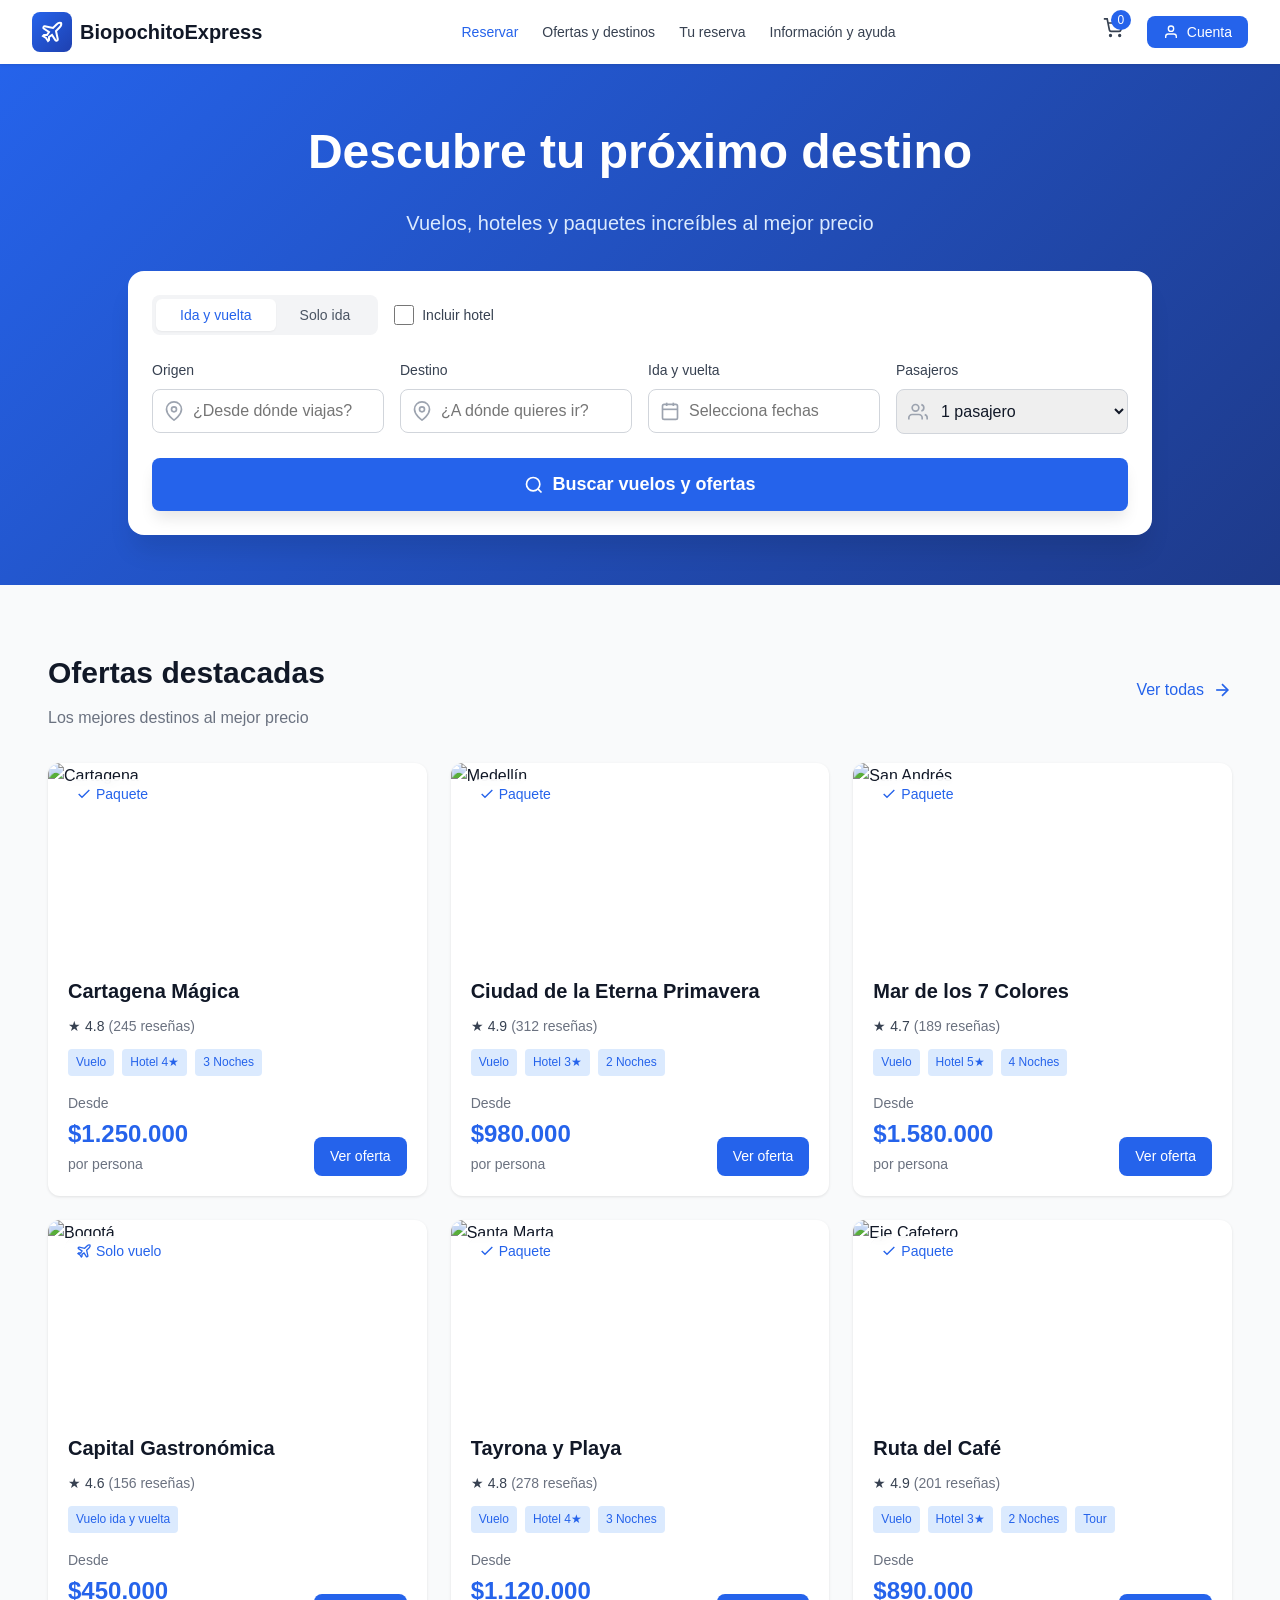
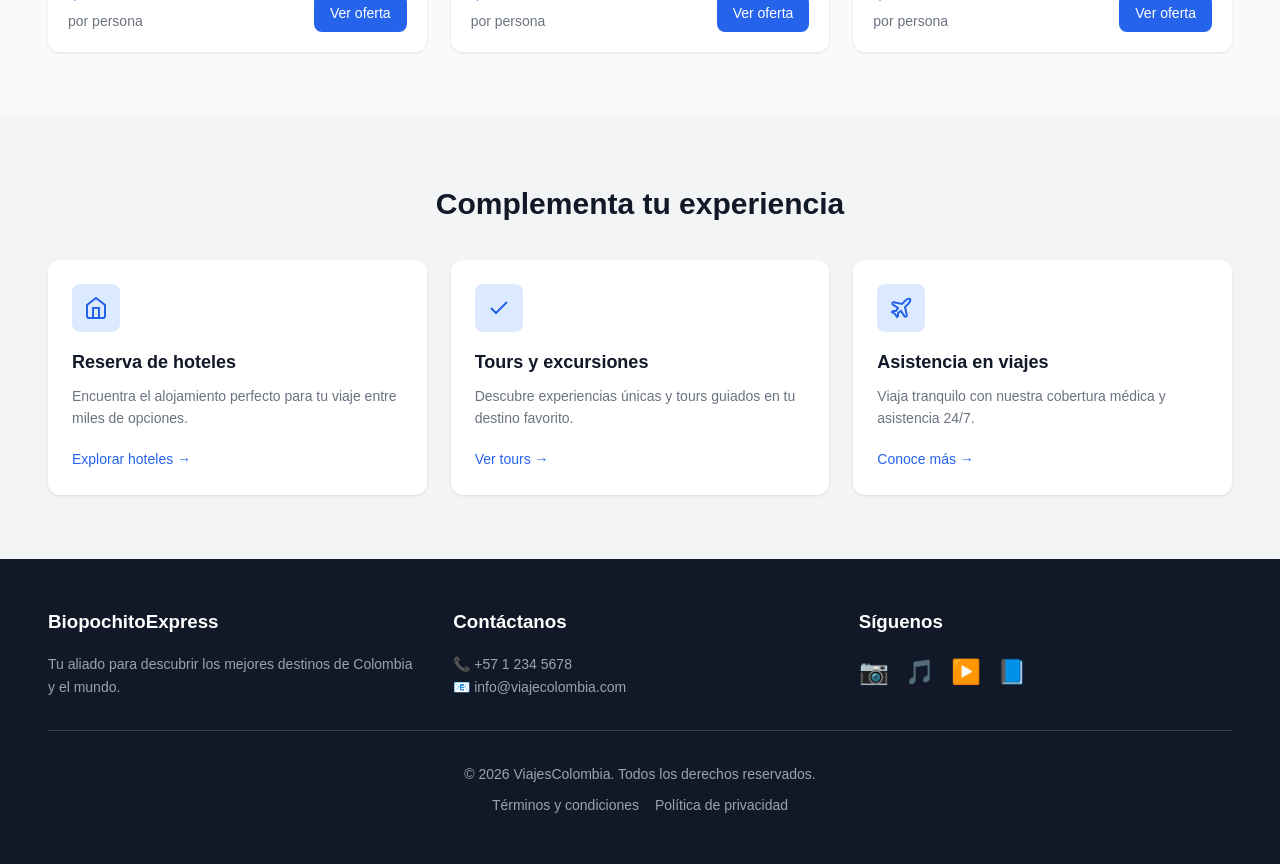
==== index.html @ 6f3f97b9 "Implementacion Figma a VisualEstudioCode" ====
<!DOCTYPE html>
<html lang="es">
<head>
    <meta charset="UTF-8">
    <meta name="viewport" content="width=device-width, initial-scale=1.0">
    <title>BiopochitoExpress - Descubre tu próximo destino</title>
    <link rel="stylesheet" href="src/public/css/styles.css">
</head>
<body>
    <!-- Header -->
    <header class="header">
        <div class="container header-content">
            <a href="index.html" class="logo">
                <div class="logo-icon">
                    <svg width="24" height="24" viewBox="0 0 24 24" fill="none" stroke="currentColor" stroke-width="2">
                        <path d="M17.8 19.2 16 11l3.5-3.5C21 6 21.5 4 21 3c-1-.5-3 0-4.5 1.5L13 8 4.8 6.2c-.5-.1-.9.1-1.1.5l-.3.5c-.2.5-.1 1 .3 1.3L9 12l-2 3H4l-1 1 3 2 2 3 1-1v-3l3-2 3.5 5.3c.3.4.8.5 1.3.3l.5-.2c.4-.3.6-.7.5-1.2z"/>
                    </svg>
                </div>
                <span class="logo-text">BiopochitoExpress</span>
            </a>

            <!-- Desktop Navigation -->
            <nav class="nav-desktop">
                <a href="index.html" class="nav-link active">Reservar</a>
                <a href="src/views/client/results.html" class="nav-link">Ofertas y destinos</a>
                <a href="src/views/client/my-reservation.html" class="nav-link">Tu reserva</a>
                <a href="src/views/client/help.html" class="nav-link">Información y ayuda</a>
            </nav>

            <!-- Right Icons -->
            <div class="header-actions">
                <a href="src/views/client/cart.html" class="cart-btn">
                    <svg width="20" height="20" viewBox="0 0 24 24" fill="none" stroke="currentColor" stroke-width="2">
                        <circle cx="9" cy="21" r="1"/><circle cx="20" cy="21" r="1"/>
                        <path d="M1 1h4l2.68 13.39a2 2 0 0 0 2 1.61h9.72a2 2 0 0 0 2-1.61L23 6H6"/>
                    </svg>
                    <span class="cart-badge">0</span>
                </a>
                <button class="btn-account">
                    <svg width="16" height="16" viewBox="0 0 24 24" fill="none" stroke="currentColor" stroke-width="2">
                        <path d="M20 21v-2a4 4 0 0 0-4-4H8a4 4 0 0 0-4 4v2"/><circle cx="12" cy="7" r="4"/>
                    </svg>
                    <span>Cuenta</span>
                </button>
                <button class="menu-toggle" onclick="toggleMobileMenu()">
                    <svg width="24" height="24" viewBox="0 0 24 24" fill="none" stroke="currentColor" stroke-width="2">
                        <line x1="3" y1="12" x2="21" y2="12"/><line x1="3" y1="6" x2="21" y2="6"/>
                        <line x1="3" y1="18" x2="21" y2="18"/>
                    </svg>
                </button>
            </div>
        </div>

        <!-- Mobile Menu -->
        <nav class="nav-mobile" id="mobileMenu">
            <a href="index.html" class="nav-mobile-link active">Reservar</a>
            <a href="src/views/client/results.html" class="nav-mobile-link">Ofertas y destinos</a>
            <a href="src/views/client/my-reservation.html" class="nav-mobile-link">Tu reserva</a>
            <a href="src/views/client/help.html" class="nav-mobile-link">Información y ayuda</a>
            <button class="btn-account mobile">
                <svg width="16" height="16" viewBox="0 0 24 24" fill="none" stroke="currentColor" stroke-width="2">
                    <path d="M20 21v-2a4 4 0 0 0-4-4H8a4 4 0 0 0-4 4v2"/><circle cx="12" cy="7" r="4"/>
                </svg>
                <span>Mi Cuenta</span>
            </button>
        </nav>
    </header>

    <!-- Hero Section -->
    <section class="hero">
        <div class="container hero-content">
            <div class="hero-text">
                <h1>Descubre tu próximo destino</h1>
                <p>Vuelos, hoteles y paquetes increíbles al mejor precio</p>
            </div>

            <!-- Search Form -->
            <div class="search-form-card">
                <form class="search-form">
                    <!-- Trip Type Toggle -->
                    <div class="form-header">
                        <div class="trip-toggle">
                            <button type="button" class="toggle-btn active">Ida y vuelta</button>
                            <button type="button" class="toggle-btn">Solo ida</button>
                        </div>
                        <label class="checkbox-label">
                            <input type="checkbox">
                            <span>Incluir hotel</span>
                        </label>
                    </div>

                    <!-- Search Fields -->
                    <div class="search-fields">
                        <div class="form-field">
                            <label>Origen</label>
                            <div class="input-with-icon">
                                <svg width="20" height="20" viewBox="0 0 24 24" fill="none" stroke="currentColor" stroke-width="2">
                                    <path d="M21 10c0 7-9 13-9 13s-9-6-9-13a9 9 0 0 1 18 0z"/><circle cx="12" cy="10" r="3"/>
                                </svg>
                                <input type="text" placeholder="¿Desde dónde viajas?">
                            </div>
                        </div>

                        <div class="form-field">
                            <label>Destino</label>
                            <div class="input-with-icon">
                                <svg width="20" height="20" viewBox="0 0 24 24" fill="none" stroke="currentColor" stroke-width="2">
                                    <path d="M21 10c0 7-9 13-9 13s-9-6-9-13a9 9 0 0 1 18 0z"/><circle cx="12" cy="10" r="3"/>
                                </svg>
                                <input type="text" placeholder="¿A dónde quieres ir?">
                            </div>
                        </div>

                        <div class="form-field">
                            <label>Ida y vuelta</label>
                            <div class="input-with-icon">
                                <svg width="20" height="20" viewBox="0 0 24 24" fill="none" stroke="currentColor" stroke-width="2">
                                    <rect x="3" y="4" width="18" height="18" rx="2" ry="2"/><line x1="16" y1="2" x2="16" y2="6"/>
                                    <line x1="8" y1="2" x2="8" y2="6"/><line x1="3" y1="10" x2="21" y2="10"/>
                                </svg>
                                <input type="text" placeholder="Selecciona fechas">
                            </div>
                        </div>

                        <div class="form-field">
                            <label>Pasajeros</label>
                            <div class="input-with-icon">
                                <svg width="20" height="20" viewBox="0 0 24 24" fill="none" stroke="currentColor" stroke-width="2">
                                    <path d="M17 21v-2a4 4 0 0 0-4-4H5a4 4 0 0 0-4 4v2"/><circle cx="9" cy="7" r="4"/>
                                    <path d="M23 21v-2a4 4 0 0 0-3-3.87"/><path d="M16 3.13a4 4 0 0 1 0 7.75"/>
                                </svg>
                                <select>
                                    <option>1 pasajero</option>
                                    <option>2 pasajeros</option>
                                    <option>3 pasajeros</option>
                                    <option>4 pasajeros</option>
                                    <option>5+ pasajeros</option>
                                </select>
                            </div>
                        </div>
                    </div>

                    <!-- Search Button -->
                    <button type="submit" class="btn-search">
                        <svg width="20" height="20" viewBox="0 0 24 24" fill="none" stroke="currentColor" stroke-width="2">
                            <circle cx="11" cy="11" r="8"/><path d="m21 21-4.35-4.35"/>
                        </svg>
                        Buscar vuelos y ofertas
                    </button>
                </form>
            </div>
        </div>
    </section>

    <!-- Featured Offers -->
    <section class="offers">
        <div class="container">
            <div class="section-header">
                <div>
                    <h2>Ofertas destacadas</h2>
                    <p class="subtitle">Los mejores destinos al mejor precio</p>
                </div>
                <a href="src/views/client/results.html" class="btn-link">
                    Ver todas
                    <svg width="20" height="20" viewBox="0 0 24 24" fill="none" stroke="currentColor" stroke-width="2">
                        <line x1="5" y1="12" x2="19" y2="12"/><polyline points="12 5 19 12 12 19"/>
                    </svg>
                </a>
            </div>

            <!-- Offers Grid -->
            <div class="offers-grid">
                <!-- Offer Card 1 -->
                <div class="offer-card">
                    <div class="offer-image">
                        <img src="https://images.unsplash.com/photo-1690571100303-cb86f92b9b01?w=400" alt="Cartagena">
                        <div class="offer-badge">
                            <svg width="16" height="16" viewBox="0 0 24 24" fill="none" stroke="currentColor" stroke-width="2">
                                <polyline points="20 6 9 17 4 12"/>
                            </svg>
                            Paquete
                        </div>
                    </div>
                    <div class="offer-content">
                        <h3>Cartagena Mágica</h3>
                        <div class="rating">
                            <span class="star">★</span>
                            <span>4.8</span>
                            <span class="reviews">(245 reseñas)</span>
                        </div>
                        <div class="tags">
                            <span class="tag">Vuelo</span>
                            <span class="tag">Hotel 4★</span>
                            <span class="tag">3 Noches</span>
                        </div>
                        <div class="offer-footer">
                            <div class="price">
                                <span class="price-label">Desde</span>
                                <span class="price-value">$1.250.000</span>
                                <span class="price-label">por persona</span>
                            </div>
                            <a href="src/views/client/offer-detail.html" class="btn-primary">Ver oferta</a>
                        </div>
                    </div>
                </div>

                <!-- Offer Card 2 -->
                <div class="offer-card">
                    <div class="offer-image">
                        <img src="https://images.unsplash.com/photo-1770955114269-464cba027fba?w=400" alt="Medellín">
                        <div class="offer-badge">
                            <svg width="16" height="16" viewBox="0 0 24 24" fill="none" stroke="currentColor" stroke-width="2">
                                <polyline points="20 6 9 17 4 12"/>
                            </svg>
                            Paquete
                        </div>
                    </div>
                    <div class="offer-content">
                        <h3>Ciudad de la Eterna Primavera</h3>
                        <div class="rating">
                            <span class="star">★</span>
                            <span>4.9</span>
                            <span class="reviews">(312 reseñas)</span>
                        </div>
                        <div class="tags">
                            <span class="tag">Vuelo</span>
                            <span class="tag">Hotel 3★</span>
                            <span class="tag">2 Noches</span>
                        </div>
                        <div class="offer-footer">
                            <div class="price">
                                <span class="price-label">Desde</span>
                                <span class="price-value">$980.000</span>
                                <span class="price-label">por persona</span>
                            </div>
                            <a href="src/views/client/offer-detail.html" class="btn-primary">Ver oferta</a>
                        </div>
                    </div>
                </div>

                <!-- Offer Card 3 -->
                <div class="offer-card">
                    <div class="offer-image">
                        <img src="https://images.unsplash.com/photo-1642840067750-783acb36632b?w=400" alt="San Andrés">
                        <div class="offer-badge">
                            <svg width="16" height="16" viewBox="0 0 24 24" fill="none" stroke="currentColor" stroke-width="2">
                                <polyline points="20 6 9 17 4 12"/>
                            </svg>
                            Paquete
                        </div>
                    </div>
                    <div class="offer-content">
                        <h3>Mar de los 7 Colores</h3>
                        <div class="rating">
                            <span class="star">★</span>
                            <span>4.7</span>
                            <span class="reviews">(189 reseñas)</span>
                        </div>
                        <div class="tags">
                            <span class="tag">Vuelo</span>
                            <span class="tag">Hotel 5★</span>
                            <span class="tag">4 Noches</span>
                        </div>
                        <div class="offer-footer">
                            <div class="price">
                                <span class="price-label">Desde</span>
                                <span class="price-value">$1.580.000</span>
                                <span class="price-label">por persona</span>
                            </div>
                            <a href="src/views/client/offer-detail.html" class="btn-primary">Ver oferta</a>
                        </div>
                    </div>
                </div>

                <!-- Offer Card 4 -->
                <div class="offer-card">
                    <div class="offer-image">
                        <img src="https://images.unsplash.com/photo-1536334906170-ffa95819c4d4?w=400" alt="Bogotá">
                        <div class="offer-badge">
                            <svg width="16" height="16" viewBox="0 0 24 24" fill="none" stroke="currentColor" stroke-width="2">
                                <path d="M17.8 19.2 16 11l3.5-3.5C21 6 21.5 4 21 3c-1-.5-3 0-4.5 1.5L13 8 4.8 6.2c-.5-.1-.9.1-1.1.5l-.3.5c-.2.5-.1 1 .3 1.3L9 12l-2 3H4l-1 1 3 2 2 3 1-1v-3l3-2 3.5 5.3c.3.4.8.5 1.3.3l.5-.2c.4-.3.6-.7.5-1.2z"/>
                            </svg>
                            Solo vuelo
                        </div>
                    </div>
                    <div class="offer-content">
                        <h3>Capital Gastronómica</h3>
                        <div class="rating">
                            <span class="star">★</span>
                            <span>4.6</span>
                            <span class="reviews">(156 reseñas)</span>
                        </div>
                        <div class="tags">
                            <span class="tag">Vuelo ida y vuelta</span>
                        </div>
                        <div class="offer-footer">
                            <div class="price">
                                <span class="price-label">Desde</span>
                                <span class="price-value">$450.000</span>
                                <span class="price-label">por persona</span>
                            </div>
                            <a href="src/views/client/offer-detail.html" class="btn-primary">Ver oferta</a>
                        </div>
                    </div>
                </div>

                <!-- Offer Card 5 -->
                <div class="offer-card">
                    <div class="offer-image">
                        <img src="https://images.unsplash.com/photo-1710478515670-9661d0b1eaea?w=400" alt="Santa Marta">
                        <div class="offer-badge">
                            <svg width="16" height="16" viewBox="0 0 24 24" fill="none" stroke="currentColor" stroke-width="2">
                                <polyline points="20 6 9 17 4 12"/>
                            </svg>
                            Paquete
                        </div>
                    </div>
                    <div class="offer-content">
                        <h3>Tayrona y Playa</h3>
                        <div class="rating">
                            <span class="star">★</span>
                            <span>4.8</span>
                            <span class="reviews">(278 reseñas)</span>
                        </div>
                        <div class="tags">
                            <span class="tag">Vuelo</span>
                            <span class="tag">Hotel 4★</span>
                            <span class="tag">3 Noches</span>
                        </div>
                        <div class="offer-footer">
                            <div class="price">
                                <span class="price-label">Desde</span>
                                <span class="price-value">$1.120.000</span>
                                <span class="price-label">por persona</span>
                            </div>
                            <a href="src/views/client/offer-detail.html" class="btn-primary">Ver oferta</a>
                        </div>
                    </div>
                </div>

                <!-- Offer Card 6 -->
                <div class="offer-card">
                    <div class="offer-image">
                        <img src="https://images.unsplash.com/photo-1493925410384-84f842e616fb?w=400" alt="Eje Cafetero">
                        <div class="offer-badge">
                            <svg width="16" height="16" viewBox="0 0 24 24" fill="none" stroke="currentColor" stroke-width="2">
                                <polyline points="20 6 9 17 4 12"/>
                            </svg>
                            Paquete
                        </div>
                    </div>
                    <div class="offer-content">
                        <h3>Ruta del Café</h3>
                        <div class="rating">
                            <span class="star">★</span>
                            <span>4.9</span>
                            <span class="reviews">(201 reseñas)</span>
                        </div>
                        <div class="tags">
                            <span class="tag">Vuelo</span>
                            <span class="tag">Hotel 3★</span>
                            <span class="tag">2 Noches</span>
                            <span class="tag">Tour</span>
                        </div>
                        <div class="offer-footer">
                            <div class="price">
                                <span class="price-label">Desde</span>
                                <span class="price-value">$890.000</span>
                                <span class="price-label">por persona</span>
                            </div>
                            <a href="src/views/client/offer-detail.html" class="btn-primary">Ver oferta</a>
                        </div>
                    </div>
                </div>
            </div>
        </div>
    </section>

    <!-- Complementary Services -->
    <section class="services">
        <div class="container">
            <h2 class="text-center">Complementa tu experiencia</h2>
            <div class="services-grid">
                <div class="service-card">
                    <div class="service-icon">
                        <svg width="24" height="24" viewBox="0 0 24 24" fill="none" stroke="currentColor" stroke-width="2">
                            <path d="M3 9l9-7 9 7v11a2 2 0 0 1-2 2H5a2 2 0 0 1-2-2z"/><polyline points="9 22 9 12 15 12 15 22"/>
                        </svg>
                    </div>
                    <h3>Reserva de hoteles</h3>
                    <p>Encuentra el alojamiento perfecto para tu viaje entre miles de opciones.</p>
                    <a href="#" class="service-link">Explorar hoteles →</a>
                </div>
                <div class="service-card">
                    <div class="service-icon">
                        <svg width="24" height="24" viewBox="0 0 24 24" fill="none" stroke="currentColor" stroke-width="2">
                            <polyline points="20 6 9 17 4 12"/>
                        </svg>
                    </div>
                    <h3>Tours y excursiones</h3>
                    <p>Descubre experiencias únicas y tours guiados en tu destino favorito.</p>
                    <a href="#" class="service-link">Ver tours →</a>
                </div>
                <div class="service-card">
                    <div class="service-icon">
                        <svg width="24" height="24" viewBox="0 0 24 24" fill="none" stroke="currentColor" stroke-width="2">
                            <path d="M17.8 19.2 16 11l3.5-3.5C21 6 21.5 4 21 3c-1-.5-3 0-4.5 1.5L13 8 4.8 6.2c-.5-.1-.9.1-1.1.5l-.3.5c-.2.5-.1 1 .3 1.3L9 12l-2 3H4l-1 1 3 2 2 3 1-1v-3l3-2 3.5 5.3c.3.4.8.5 1.3.3l.5-.2c.4-.3.6-.7.5-1.2z"/>
                        </svg>
                    </div>
                    <h3>Asistencia en viajes</h3>
                    <p>Viaja tranquilo con nuestra cobertura médica y asistencia 24/7.</p>
                    <a href="#" class="service-link">Conoce más →</a>
                </div>
            </div>
        </div>
    </section>

    <!-- Footer -->
    <footer class="footer">
        <div class="container">
            <div class="footer-grid">
                <div>
                    <h3>BiopochitoExpress</h3>
                    <p>Tu aliado para descubrir los mejores destinos de Colombia y el mundo.</p>
                </div>
                <div>
                    <h3>Contáctanos</h3>
                    <p>📞 +57 1 234 5678<br>📧 info@viajecolombia.com</p>
                </div>
                <div>
                    <h3>Síguenos</h3>
                    <div class="social-icons">
                        <a href="#" class="social-icon">📷</a>
                        <a href="#" class="social-icon">🎵</a>
                        <a href="#" class="social-icon">▶️</a>
                        <a href="#" class="social-icon">📘</a>
                    </div>
                </div>
            </div>
            <div class="footer-bottom">
                <p>&copy; 2026 ViajesColombia. Todos los derechos reservados.</p>
                <div class="footer-links">
                    <a href="#">Términos y condiciones</a>
                    <a href="#">Política de privacidad</a>
                </div>
            </div>
        </div>
    </footer>

    <script src="src/public/js/script.js"></script>
</body>
</html>
---- src/public/css/styles.css ----
/* Reset and Base Styles */
* {
    margin: 0;
    padding: 0;
    box-sizing: border-box;
}

body {
    font-family: -apple-system, BlinkMacSystemFont, 'Segoe UI', Roboto, Oxygen, Ubuntu, Cantarell, sans-serif;
    background-color: #f9fafb;
    color: #111827;
    line-height: 1.6;
}

.container {
    max-width: 1280px;
    margin: 0 auto;
    padding: 0 1rem;
}

/* Header */
.header {
    position: sticky;
    top: 0;
    z-index: 50;
    background-color: white;
    box-shadow: 0 1px 3px rgba(0,0,0,0.1);
}

.header-content {
    display: flex;
    justify-content: space-between;
    align-items: center;
    height: 64px;
}

.logo {
    display: flex;
    align-items: center;
    gap: 0.5rem;
    text-decoration: none;
}

.logo-icon {
    width: 40px;
    height: 40px;
    background: linear-gradient(135deg, #2563eb 0%, #1e40af 100%);
    border-radius: 8px;
    display: flex;
    align-items: center;
    justify-content: center;
    color: white;
}

.logo-text {
    font-size: 1.25rem;
    font-weight: 700;
    color: #111827;
}

.nav-desktop {
    display: none;
    align-items: center;
    gap: 1.5rem;
}

.nav-link {
    text-decoration: none;
    color: #374151;
    font-size: 0.875rem;
    font-weight: 500;
    transition: color 0.2s;
}

.nav-link:hover,
.nav-link.active {
    color: #2563eb;
}

.header-actions {
    display: flex;
    align-items: center;
    gap: 1rem;
}

.cart-btn {
    position: relative;
    padding: 0.5rem;
    color: #374151;
    border-radius: 9999px;
    transition: background-color 0.2s;
    text-decoration: none;
}

.cart-btn:hover {
    background-color: #f3f4f6;
}

.cart-badge {
    position: absolute;
    top: 0;
    right: 0;
    width: 20px;
    height: 20px;
    background-color: #2563eb;
    border-radius: 9999px;
    color: white;
    font-size: 0.75rem;
    display: flex;
    align-items: center;
    justify-content: center;
}

.btn-account {
    display: none;
    align-items: center;
    gap: 0.5rem;
    padding: 0.5rem 1rem;
    background-color: #2563eb;
    color: white;
    border: none;
    border-radius: 0.5rem;
    font-size: 0.875rem;
    font-weight: 500;
    cursor: pointer;
    transition: background-color 0.2s;
}

.btn-account:hover {
    background-color: #1d4ed8;
}

.btn-account.mobile {
    display: flex;
    width: 100%;
    justify-content: center;
}

.menu-toggle {
    display: flex;
    padding: 0.5rem;
    background: none;
    border: none;
    cursor: pointer;
    color: #374151;
    border-radius: 0.5rem;
    transition: background-color 0.2s;
}

.menu-toggle:hover {
    background-color: #f3f4f6;
}

.nav-mobile {
    display: none;
    border-top: 1px solid #e5e7eb;
    background-color: white;
    padding: 1rem;
}

.nav-mobile.active {
    display: block;
}

.nav-mobile-link {
    display: block;
    padding: 0.5rem 1rem;
    margin-bottom: 0.5rem;
    border-radius: 0.5rem;
    text-decoration: none;
    color: #374151;
    font-size: 0.875rem;
    font-weight: 500;
    transition: all 0.2s;
}

.nav-mobile-link:hover,
.nav-mobile-link.active {
    background-color: #dbeafe;
    color: #2563eb;
}

/* Hero Section */
.hero {
    background: linear-gradient(135deg, #2563eb 0%, #1e3a8a 100%);
    color: white;
    padding: 50px 22px;
}

.hero-text {
    text-align: center;
    margin-bottom: 2rem;
}

.hero-text h1 {
    font-size: 2rem;
    font-weight: 700;
    margin-bottom: 1rem;
}

.hero-text p {
    font-size: 1.125rem;
    color: #dbeafe;
}

.search-form-card {
    background-color: white;
    border-radius: 1rem;
    box-shadow: 0 20px 25px -5px rgba(0, 0, 0, 0.1);
    padding: 24px;
    max-width: 1024px;
    margin: 0 auto;
}

.form-header {
    display: flex;
    flex-wrap: wrap;
    gap: 1rem;
    margin-bottom: 1.5rem;
}

.trip-toggle {
    display: flex;
    background-color: #f3f4f6;
    border-radius: 0.5rem;
    padding: 0.25rem;
}

.toggle-btn {
    padding: 0.5rem 1.5rem;
    border: none;
    background: none;
    color: #4b5563;
    font-size: 0.875rem;
    font-weight: 500;
    border-radius: 0.375rem;
    cursor: pointer;
    transition: all 0.2s;
}

.toggle-btn.active {
    background-color: white;
    color: #2563eb;
    box-shadow: 0 1px 2px rgba(0, 0, 0, 0.05);
}

.checkbox-label {
    display: flex;
    align-items: center;
    gap: 0.5rem;
    cursor: pointer;
    font-size: 0.875rem;
    font-weight: 500;
    color: #374151;
}

.checkbox-label input {
    width: 1.25rem;
    height: 1.25rem;
    accent-color: #2563eb;
}

.search-fields {
    display: grid;
    grid-template-columns: 1fr;
    gap: 1rem;
    margin-bottom: 1.5rem;
}

.form-field label {
    display: block;
    font-size: 0.875rem;
    font-weight: 500;
    color: #374151;
    margin-bottom: 0.5rem;
}

.input-with-icon {
    position: relative;
}

.input-with-icon svg {
    position: absolute;
    left: 12px;
    top: 50%;
    transform: translateY(-50%);
    color: #9ca3af;
}

.input-with-icon input,
.input-with-icon select {
    width: 100%;
    padding: 12px 12px 12px 40px;
    border: 1px solid #d1d5db;
    border-radius: 0.5rem;
    font-size: 1rem;
    color: #111827;
}

.input-with-icon input:focus,
.input-with-icon select:focus {
    outline: none;
    border-color: #2563eb;
    box-shadow: 0 0 0 3px rgba(37, 99, 235, 0.1);
}

.btn-search {
    width: 100%;
    display: flex;
    align-items: center;
    justify-content: center;
    gap: 0.5rem;
    padding: 1rem 1.5rem;
    background-color: #2563eb;
    color: white;
    border: none;
    border-radius: 0.5rem;
    font-size: 1.125rem;
    font-weight: 600;
    cursor: pointer;
    box-shadow: 0 10px 15px -3px rgba(0, 0, 0, 0.1);
    transition: all 0.2s;
}

.btn-search:hover {
    background-color: #1d4ed8;
    box-shadow: 0 20px 25px -5px rgba(0, 0, 0, 0.1);
}

/* Offers Section */
.offers {
    padding: 4rem 1rem;
}

.section-header {
    display: flex;
    justify-content: space-between;
    align-items: center;
    margin-bottom: 2rem;
}

.section-header h2 {
    font-size: 1.875rem;
    font-weight: 700;
    color: #111827;
    margin-bottom: 0.5rem;
}

.subtitle {
    color: #6b7280;
}

.btn-link {
    display: none;
    align-items: center;
    gap: 0.5rem;
    color: #2563eb;
    text-decoration: none;
    font-weight: 500;
    transition: color 0.2s;
}

.btn-link:hover {
    color: #1d4ed8;
}

.offers-grid {
    display: grid;
    grid-template-columns: 1fr;
    gap: 1.5rem;
}

.offer-card {
    background-color: white;
    border-radius: 0.75rem;
    box-shadow: 0 1px 3px rgba(0, 0, 0, 0.1);
    overflow: hidden;
    cursor: pointer;
    transition: all 0.3s;
}

.offer-card:hover {
    box-shadow: 0 20px 25px -5px rgba(0, 0, 0, 0.1);
}

.offer-image {
    position: relative;
    height: 192px;
    overflow: hidden;
}

.offer-image img {
    width: 100%;
    height: 100%;
    object-fit: cover;
    transition: transform 0.3s;
}

.offer-card:hover .offer-image img {
    transform: scale(1.1);
}

.offer-badge {
    position: absolute;
    top: 1rem;
    left: 1rem;
    background-color: rgba(255, 255, 255, 0.9);
    backdrop-filter: blur(4px);
    padding: 0.25rem 0.75rem;
    border-radius: 9999px;
    font-size: 0.875rem;
    font-weight: 500;
    color: #2563eb;
    display: flex;
    align-items: center;
    gap: 0.25rem;
}

.offer-content {
    padding: 1.25rem;
}

.offer-content h3 {
    font-size: 1.25rem;
    font-weight: 700;
    color: #111827;
    margin-bottom: 0.5rem;
}

.rating {
    display: flex;
    align-items: center;
    gap: 0.25rem;
    margin-bottom: 0.75rem;
}

.star {
    color: #eab308;
    font-size: 1.125rem;
}

.rating span {
    font-size: 0.875rem;
    font-weight: 500;
    color: #374151;
}

.reviews {
    color: #6b7280 !important;
}

.tags {
    display: flex;
    flex-wrap: wrap;
    gap: 0.5rem;
    margin-bottom: 1rem;
}

.tag {
    padding: 0.25rem 0.5rem;
    background-color: #dbeafe;
    color: #2563eb;
    font-size: 0.75rem;
    font-weight: 500;
    border-radius: 0.25rem;
}

.offer-footer {
    display: flex;
    justify-content: space-between;
    align-items: flex-end;
}

.price {
    display: flex;
    flex-direction: column;
}

.price-label {
    font-size: 0.875rem;
    color: #6b7280;
}

.price-value {
    font-size: 1.5rem;
    font-weight: 700;
    color: #2563eb;
}

.btn-primary {
    padding: 0.5rem 1rem;
    background-color: #2563eb;
    color: white;
    text-decoration: none;
    border-radius: 0.5rem;
    font-size: 0.875rem;
    font-weight: 500;
    transition: background-color 0.2s;
}

.btn-primary:hover {
    background-color: #1d4ed8;
}

/* Services Section */
.services {
    background-color: #f3f4f6;
    padding: 4rem 1rem;
}

.services h2 {
    font-size: 1.875rem;
    font-weight: 700;
    color: #111827;
    margin-bottom: 2rem;
}

.text-center {
    text-align: center;
}

.services-grid {
    display: grid;
    grid-template-columns: 1fr;
    gap: 1.5rem;
}

.service-card {
    background-color: white;
    padding: 1.5rem;
    border-radius: 0.75rem;
    box-shadow: 0 1px 3px rgba(0, 0, 0, 0.1);
    transition: box-shadow 0.2s;
}

.service-card:hover {
    box-shadow: 0 10px 15px -3px rgba(0, 0, 0, 0.1);
}

.service-icon {
    width: 48px;
    height: 48px;
    background-color: #dbeafe;
    border-radius: 0.5rem;
    display: flex;
    align-items: center;
    justify-content: center;
    margin-bottom: 1rem;
    color: #2563eb;
}

.service-card h3 {
    font-size: 1.125rem;
    font-weight: 700;
    color: #111827;
    margin-bottom: 0.5rem;
}

.service-card p {
    font-size: 0.875rem;
    color: #6b7280;
    margin-bottom: 1rem;
}

.service-link {
    color: #2563eb;
    text-decoration: none;
    font-size: 0.875rem;
    font-weight: 500;
    transition: color 0.2s;
}

.service-link:hover {
    color: #1d4ed8;
}

/* Footer */
.footer {
    background-color: #111827;
    color: white;
    padding: 3rem 1rem;
}

.footer-grid {
    display: grid;
    grid-template-columns: 1fr;
    gap: 2rem;
    margin-bottom: 2rem;
}

.footer h3 {
    font-weight: 600;
    margin-bottom: 1rem;
}

.footer p {
    font-size: 0.875rem;
    color: #9ca3af;
}

.social-icons {
    display: flex;
    gap: 1rem;
}

.social-icon {
    font-size: 1.5rem;
    text-decoration: none;
    transition: opacity 0.2s;
}

.social-icon:hover {
    opacity: 0.7;
}

.footer-bottom {
    border-top: 1px solid #374151;
    padding-top: 2rem;
    text-align: center;
}

.footer-bottom p {
    font-size: 0.875rem;
    color: #9ca3af;
    margin-bottom: 0.5rem;
}

.footer-links {
    display: flex;
    justify-content: center;
    gap: 1rem;
    flex-wrap: wrap;
}

.footer-links a {
    color: #9ca3af;
    text-decoration: none;
    font-size: 0.875rem;
    transition: color 0.2s;
}

.footer-links a:hover {
    color: white;
}

/* Responsive Design */
@media (min-width: 640px) {
    .logo-text {
        display: block;
    }
    
    .hero-text h1 {
        font-size: 2.5rem;
    }
    
    .hero-text p {
        font-size: 1.25rem;
    }
}

@media (min-width: 768px) {
    .container {
        padding: 0 1.5rem;
    }
    
    .menu-toggle {
        display: none;
    }
    
    .nav-desktop {
        display: flex;
    }
    
    .btn-account {
        display: flex;
    }
    
    .btn-account.mobile {
        display: none;
    }
    
    .search-fields {
        grid-template-columns: repeat(2, 1fr);
    }
    
    .offers-grid {
        grid-template-columns: repeat(2, 1fr);
    }
    
    .services-grid {
        grid-template-columns: repeat(3, 1fr);
    }
    
    .footer-grid {
        grid-template-columns: repeat(3, 1fr);
    }
    
    .btn-link {
        display: flex;
    }
}

@media (min-width: 1024px) {
    .container {
        padding: 0 2rem;
    }
    
    .hero-text h1 {
        font-size: 3rem;
    }
    
    .search-fields {
        grid-template-columns: repeat(4, 1fr);
    }
    
    .offers-grid {
        grid-template-columns: repeat(3, 1fr);
    }
}
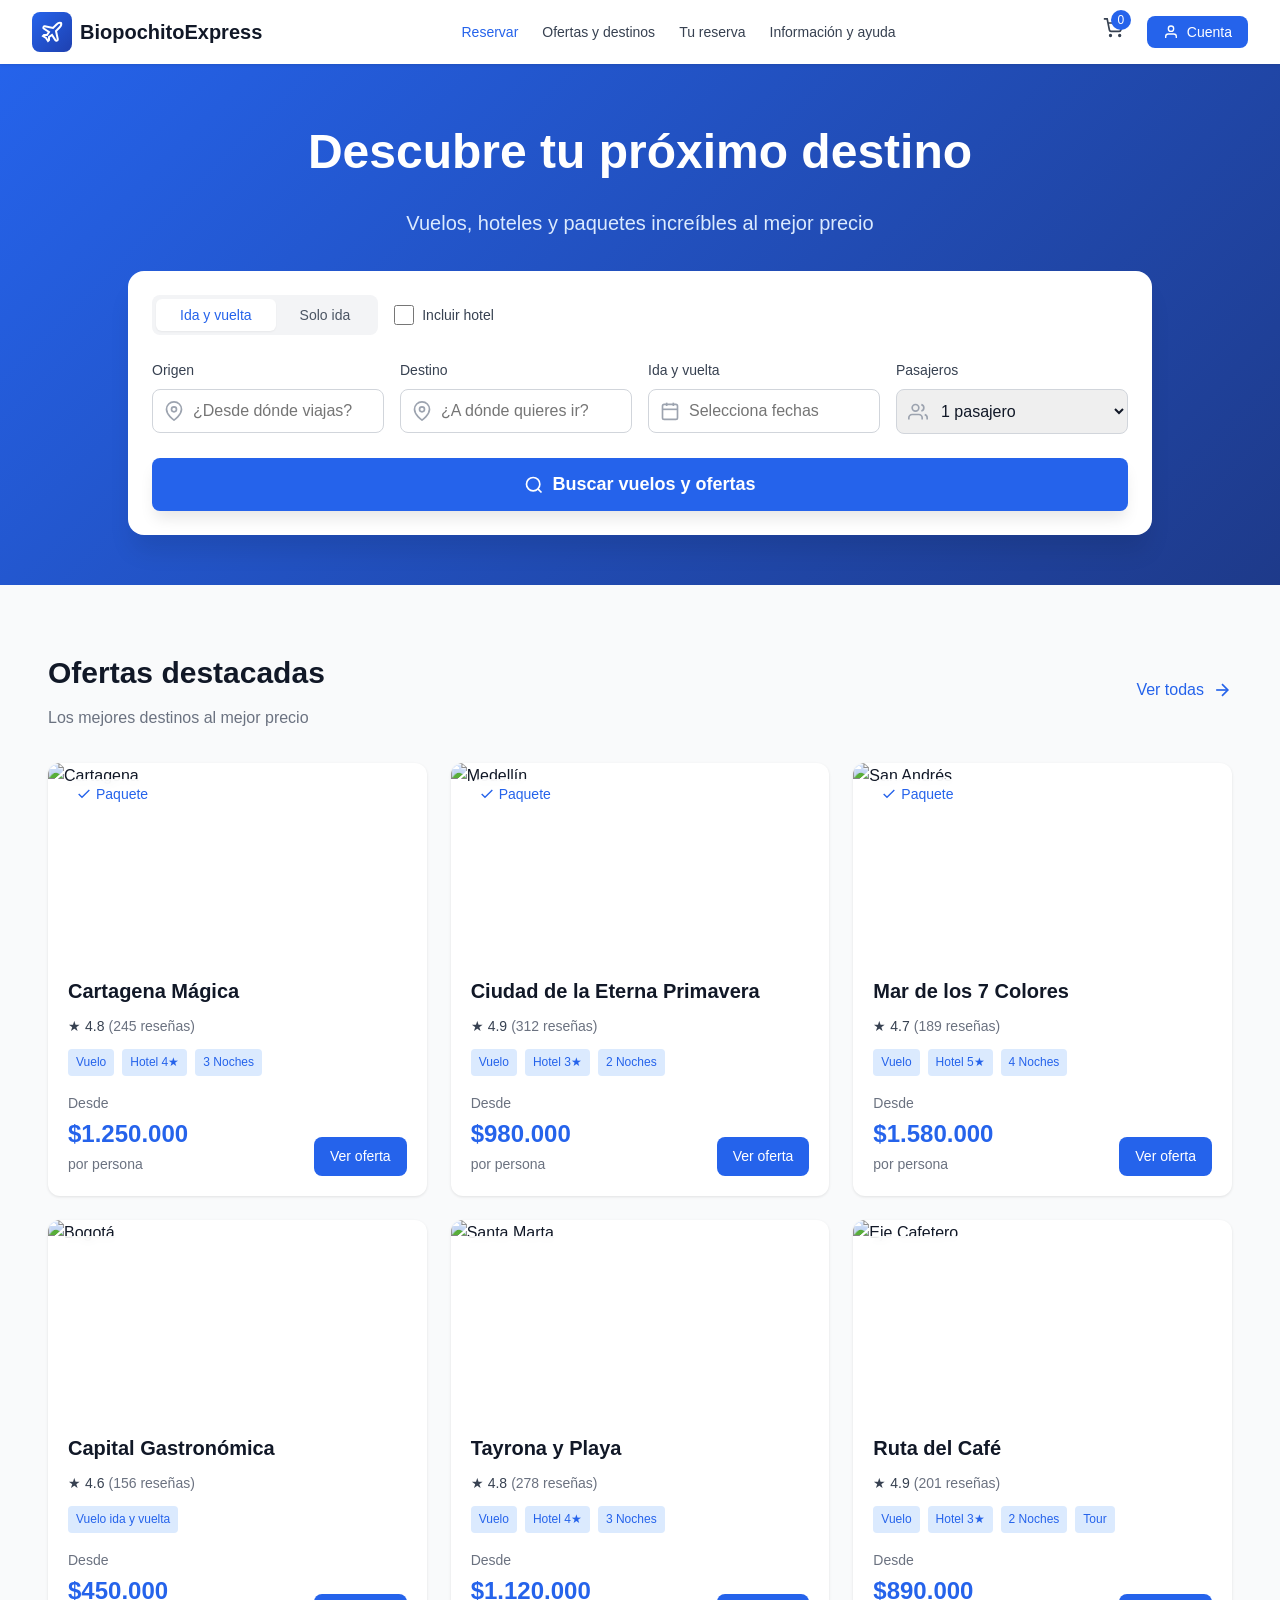
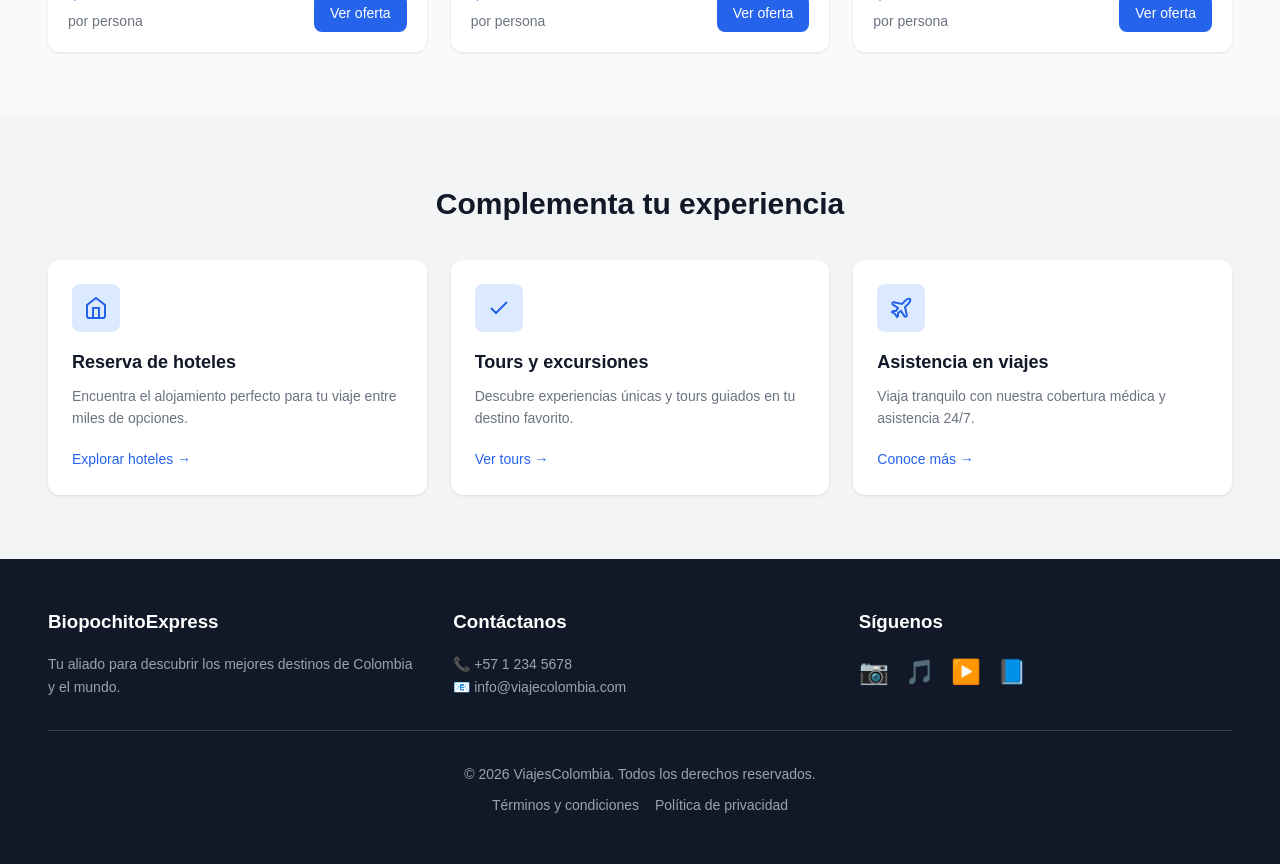
==== commit b4855083: "implementamos un calendario estilo Google en la seccion de reservas, en el HTML tenemos: se agrega c" ====
--- a/index.html
+++ b/index.html
@@ -3,7 +3,7 @@
 <head>
     <meta charset="UTF-8">
     <meta name="viewport" content="width=device-width, initial-scale=1.0">
-    <title>BiopochitoExpress - Descubre tu próximo destino</title>
+    <title>BiopochitoExpress - descubre tu próximo destino</title>
     <link rel="stylesheet" href="src/public/css/styles.css">
 </head>
 <body>
@@ -78,10 +78,12 @@
             <div class="search-form-card">
                 <form class="search-form">
                     <!-- Trip Type Toggle -->
+                      <!-- 1 i -->
                     <div class="form-header">
-                        <div class="trip-toggle">
-                            <button type="button" class="toggle-btn active">Ida y vuelta</button>
-                            <button type="button" class="toggle-btn">Solo ida</button>
+                        <div class="trip-toggle" role="tablist" aria-label="Tipo de viaje">
+                            <button type="button" class="toggle-btn active" data-trip-type="roundtrip">Ida y vuelta</button>
+                            <button type="button" class="toggle-btn" data-trip-type="oneway">Solo ida</button>
+                             <!-- 1 f -->
                         </div>
                         <label class="checkbox-label">
                             <input type="checkbox">
@@ -110,15 +112,47 @@
                                 <input type="text" placeholder="¿A dónde quieres ir?">
                             </div>
                         </div>
-
-                        <div class="form-field">
-                            <label>Ida y vuelta</label>
-                            <div class="input-with-icon">
-                                <svg width="20" height="20" viewBox="0 0 24 24" fill="none" stroke="currentColor" stroke-width="2">
-                                    <rect x="3" y="4" width="18" height="18" rx="2" ry="2"/><line x1="16" y1="2" x2="16" y2="6"/>
-                                    <line x1="8" y1="2" x2="8" y2="6"/><line x1="3" y1="10" x2="21" y2="10"/>
-                                </svg>
-                                <input type="text" placeholder="Selecciona fechas">
+                      <!-- 2 i-->
+                        <div class="form-field form-field-dates">
+                            <label id="tripDateLabel" for="fechas">Ida y vuelta</label>
+                            <div class="date-picker" id="datePicker">
+                                <div class="input-with-icon">
+                                    <svg width="20" height="20" viewBox="0 0 24 24" fill="none" stroke="currentColor" stroke-width="2">
+                                        <rect x="3" y="4" width="18" height="18" rx="2" ry="2"/><line x1="16" y1="2" x2="16" y2="6"/>
+                                        <line x1="8" y1="2" x2="8" y2="6"/><line x1="3" y1="10" x2="21" y2="10"/>
+                                    </svg>
+                                    <input type="text" id="fechas" placeholder="Selecciona fechas" readonly autocomplete="off" aria-haspopup="dialog" aria-expanded="false">
+                                </div>
+                                <div class="date-picker-panel" id="datePickerPanel" hidden>
+                                    <div class="date-picker-header">
+                                        <div>
+                                            <p class="date-picker-kicker">Calendario</p>
+                                            <h3 id="datePickerTitle">Ida y vuelta</h3>
+                                            <p class="date-picker-helper" id="datePickerHelper">Selecciona la fecha de salida y luego una fecha de regreso posterior.</p>
+                                        </div>
+                                        <button type="button" class="date-picker-close" id="datePickerClose" aria-label="Cerrar calendario">&times;</button>
+                                    </div>
+
+                                    <div class="date-selection-summary">
+                                        <button type="button" class="date-summary-card active" id="departureSummary" data-selection-target="departure">
+                                            <span class="date-summary-label">Salida</span>
+                                            <strong class="date-summary-value" id="departureSummaryValue">Selecciona fecha</strong>
+                                        </button>
+                                        <button type="button" class="date-summary-card" id="returnSummary" data-selection-target="return">
+                                            <span class="date-summary-label">Regreso</span>
+                                            <strong class="date-summary-value" id="returnSummaryValue">Selecciona fecha</strong>
+                                        </button>
+                                    </div>
+
+                                    <div class="calendar-controls">
+                                        <button type="button" class="calendar-nav-btn" id="calendarPrev" aria-label="Mes anterior">&lsaquo;</button>
+                                        <span class="calendar-controls-title">Elige tus fechas</span>
+                                        <button type="button" class="calendar-nav-btn" id="calendarNext" aria-label="Mes siguiente">&rsaquo;</button>
+                                    </div>
+
+                                    <div class="calendar-months" id="calendarMonths"></div>
+                                </div>
+                                 <!-- 2 f -->
                             </div>
                         </div>
 
--- a/src/public/css/styles.css
+++ b/src/public/css/styles.css
@@ -717,3 +717,242 @@
         grid-template-columns: repeat(3, 1fr);
     }
 }
+ /* 3 i*/
+.form-field-dates {
+    position: relative;
+}
+
+.date-picker {
+    position: relative;
+}
+
+.date-picker .input-with-icon input {
+    cursor: pointer;
+    background-color: #fff;
+}
+
+.date-picker-panel {
+    position: absolute;
+    top: calc(100% + 0.75rem);
+    left: 50%;
+    transform: translateX(-50%);
+    width: min(680px, calc(100vw - 2rem));
+    background-color: #fff;
+    border: 1px solid #dbe3f3;
+    border-radius: 1rem;
+    box-shadow: 0 24px 60px rgba(15, 23, 42, 0.16);
+    padding: 1.25rem;
+    z-index: 40;
+}
+
+.date-picker-header {
+    display: flex;
+    justify-content: space-between;
+    gap: 1rem;
+    margin-bottom: 1rem;
+}
+
+.date-picker-kicker {
+    font-size: 0.75rem;
+    font-weight: 700;
+    letter-spacing: 0.08em;
+    text-transform: uppercase;
+    color: #2563eb;
+    margin-bottom: 0.35rem;
+}
+
+.date-picker-header h3 {
+    font-size: 1.125rem;
+    color: #111827;
+    margin-bottom: 0.25rem;
+}
+
+.date-picker-helper {
+    font-size: 0.875rem;
+    color: #6b7280;
+}
+
+.date-picker-close {
+    width: 2rem;
+    height: 2rem;
+    border: none;
+    border-radius: 9999px;
+    background-color: #eff6ff;
+    color: #2563eb;
+    font-size: 1.4rem;
+    line-height: 1;
+    cursor: pointer;
+    flex-shrink: 0;
+}
+
+.date-selection-summary {
+    display: grid;
+    grid-template-columns: repeat(2, minmax(0, 1fr));
+    gap: 0.75rem;
+    margin-bottom: 1rem;
+}
+
+.date-summary-card {
+    border: 1px solid #d1d5db;
+    border-radius: 0.85rem;
+    background-color: #fff;
+    padding: 0.85rem 1rem;
+    text-align: left;
+    cursor: pointer;
+    transition: all 0.2s;
+}
+
+.date-summary-card.active {
+    border-color: #2563eb;
+    background-color: #eff6ff;
+    box-shadow: inset 0 0 0 1px rgba(37, 99, 235, 0.12);
+}
+
+.date-summary-card.disabled {
+    opacity: 0.55;
+    cursor: not-allowed;
+}
+
+.date-summary-label {
+    display: block;
+    font-size: 0.75rem;
+    text-transform: uppercase;
+    letter-spacing: 0.05em;
+    color: #6b7280;
+    margin-bottom: 0.35rem;
+}
+
+.date-summary-value {
+    font-size: 0.95rem;
+    color: #111827;
+}
+
+.calendar-controls {
+    display: flex;
+    align-items: center;
+    justify-content: space-between;
+    gap: 1rem;
+    margin-bottom: 1rem;
+}
+
+.calendar-controls-title {
+    font-size: 0.95rem;
+    font-weight: 600;
+    color: #111827;
+}
+
+.calendar-nav-btn {
+    width: 2.25rem;
+    height: 2.25rem;
+    border: 1px solid #d1d5db;
+    border-radius: 9999px;
+    background-color: #fff;
+    color: #111827;
+    font-size: 1.3rem;
+    cursor: pointer;
+    transition: all 0.2s;
+}
+
+.calendar-nav-btn:hover {
+    border-color: #2563eb;
+    color: #2563eb;
+}
+
+.calendar-months {
+    display: grid;
+    grid-template-columns: 1fr;
+    gap: 1rem;
+}
+
+.calendar-month {
+    padding: 0.75rem;
+    border-radius: 0.85rem;
+    background-color: #f8fafc;
+}
+
+.calendar-month-title {
+    font-size: 1rem;
+    font-weight: 700;
+    color: #111827;
+    margin-bottom: 0.75rem;
+    text-transform: capitalize;
+}
+
+.calendar-weekdays,
+.calendar-days {
+    display: grid;
+    grid-template-columns: repeat(7, minmax(0, 1fr));
+    gap: 0.35rem;
+}
+
+.calendar-weekdays span {
+    text-align: center;
+    font-size: 0.72rem;
+    font-weight: 700;
+    color: #94a3b8;
+    text-transform: uppercase;
+    padding-bottom: 0.35rem;
+}
+
+.calendar-day,
+.calendar-day-empty {
+    aspect-ratio: 1;
+}
+
+.calendar-day {
+    border: none;
+    border-radius: 9999px;
+    background-color: transparent;
+    color: #111827;
+    font-size: 0.92rem;
+    cursor: pointer;
+    transition: all 0.2s;
+}
+
+.calendar-day:hover:not(:disabled) {
+    background-color: #dbeafe;
+    color: #1d4ed8;
+}
+
+.calendar-day.today {
+    box-shadow: inset 0 0 0 1px rgba(37, 99, 235, 0.45);
+}
+
+.calendar-day.in-range {
+    border-radius: 0.85rem;
+    background-color: #dbeafe;
+    color: #1d4ed8;
+}
+
+.calendar-day.range-start,
+.calendar-day.range-end,
+.calendar-day.single-date {
+    background-color: #2563eb;
+    color: #fff;
+    font-weight: 700;
+}
+
+.calendar-day:disabled {
+    color: #cbd5e1;
+    cursor: not-allowed;
+}
+
+@media (min-width: 768px) {
+    .calendar-months {
+        grid-template-columns: repeat(2, minmax(0, 1fr));
+    }
+}
+
+@media (max-width: 767px) {
+    .date-picker-panel {
+        left: 0;
+        transform: none;
+        width: 100%;
+        padding: 1rem;
+    }
+
+    .date-selection-summary {
+        grid-template-columns: 1fr;
+    }
+}
+/* 3 f */
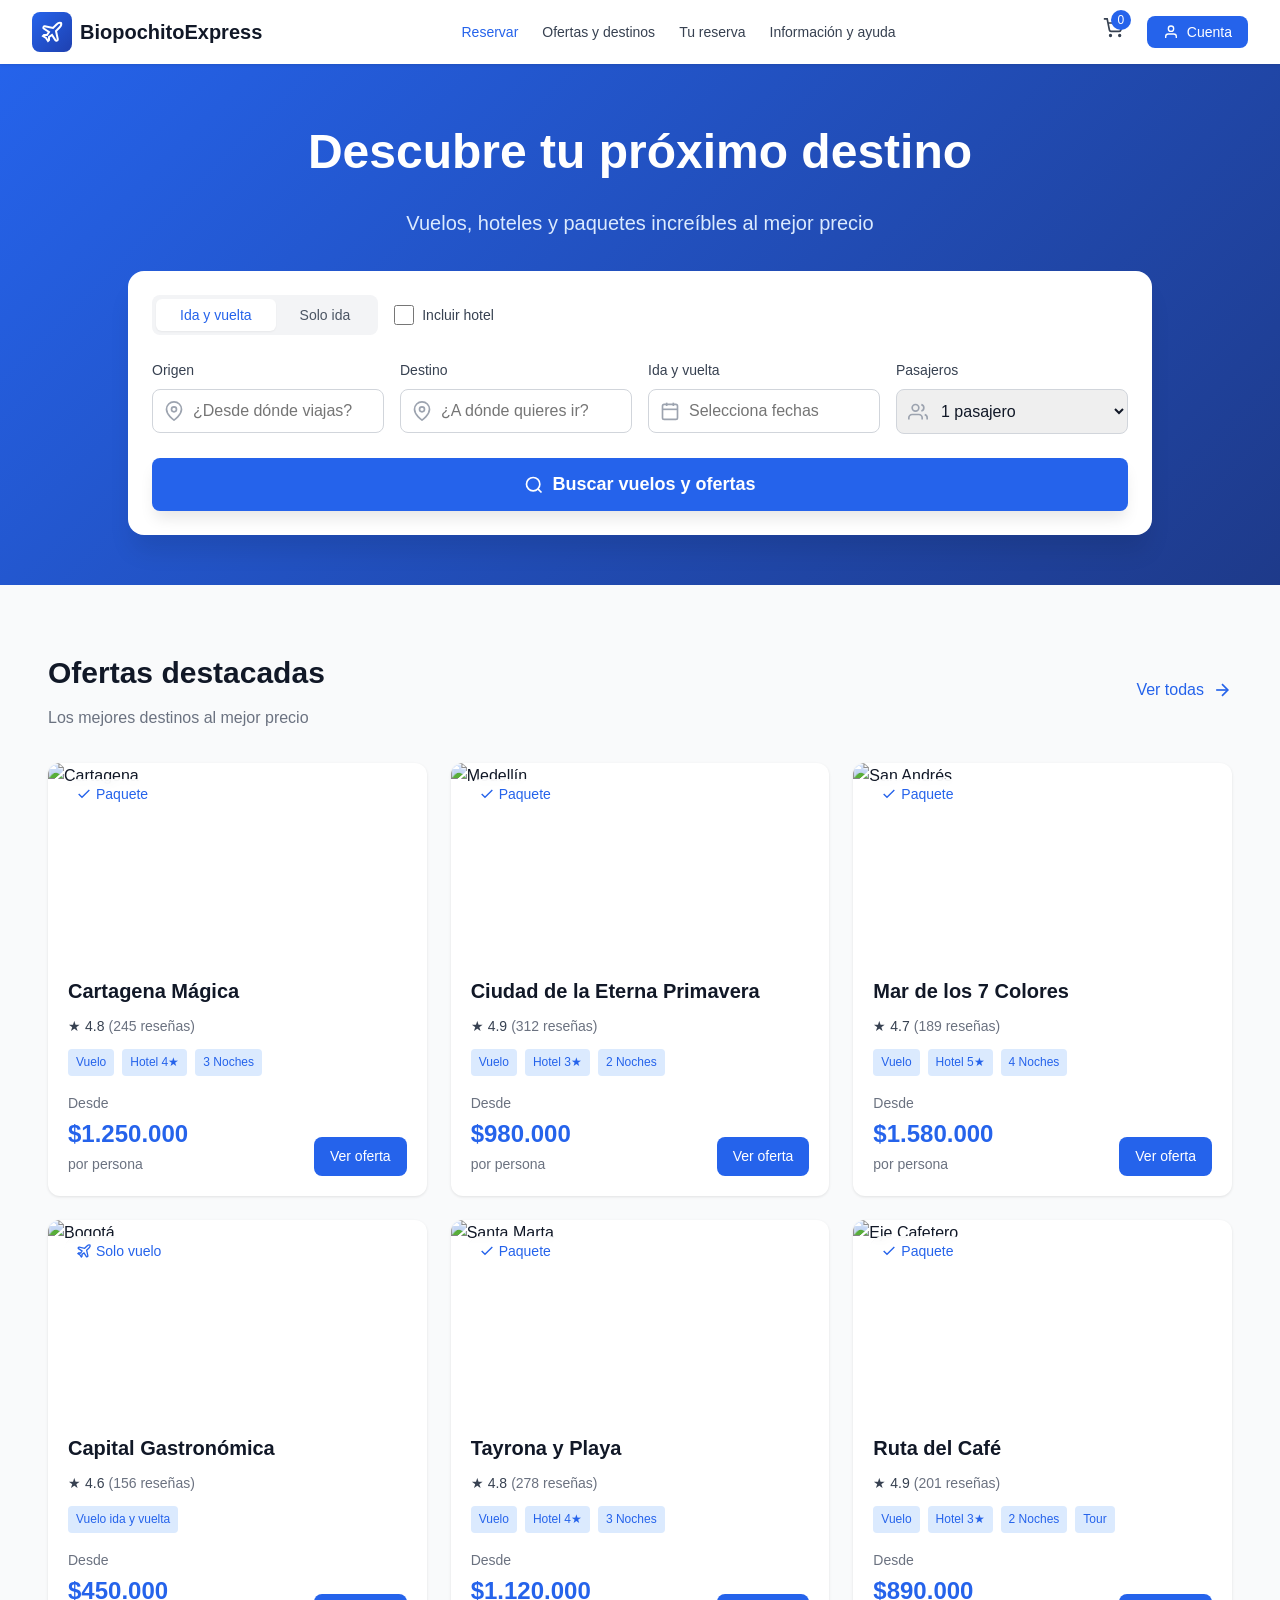
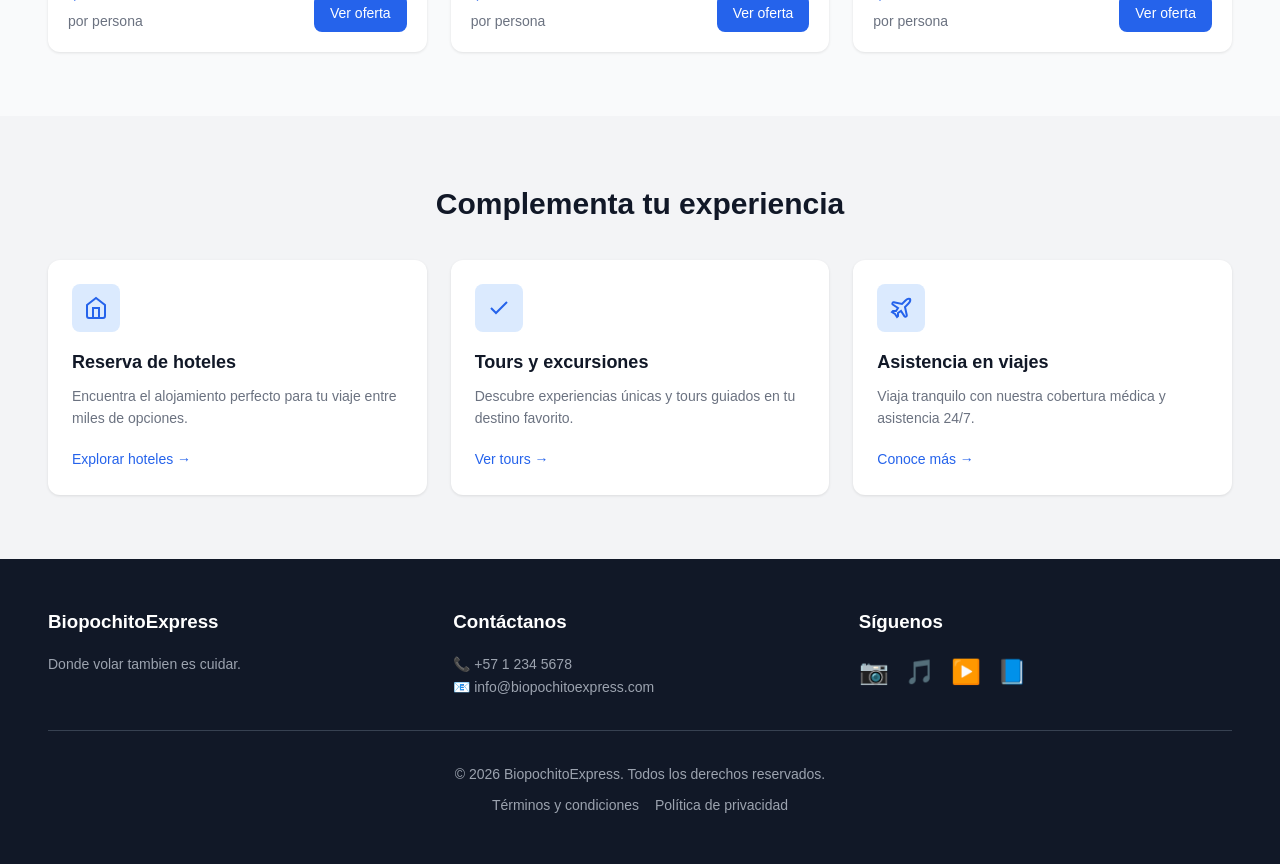
==== commit 1dc48244: "cambio en los textos de el pie de pagina" ====
--- a/index.html
+++ b/index.html
@@ -455,11 +455,11 @@
             <div class="footer-grid">
                 <div>
                     <h3>BiopochitoExpress</h3>
-                    <p>Tu aliado para descubrir los mejores destinos de Colombia y el mundo.</p>
+                    <p>Donde volar tambien es cuidar.</p>
                 </div>
                 <div>
                     <h3>Contáctanos</h3>
-                    <p>📞 +57 1 234 5678<br>📧 info@viajecolombia.com</p>
+                    <p>📞 +57 1 234 5678<br>📧 info@biopochitoexpress.com</p>
                 </div>
                 <div>
                     <h3>Síguenos</h3>
@@ -472,7 +472,7 @@
                 </div>
             </div>
             <div class="footer-bottom">
-                <p>&copy; 2026 ViajesColombia. Todos los derechos reservados.</p>
+                <p>&copy; 2026 BiopochitoExpress. Todos los derechos reservados.</p>
                 <div class="footer-links">
                     <a href="#">Términos y condiciones</a>
                     <a href="#">Política de privacidad</a>
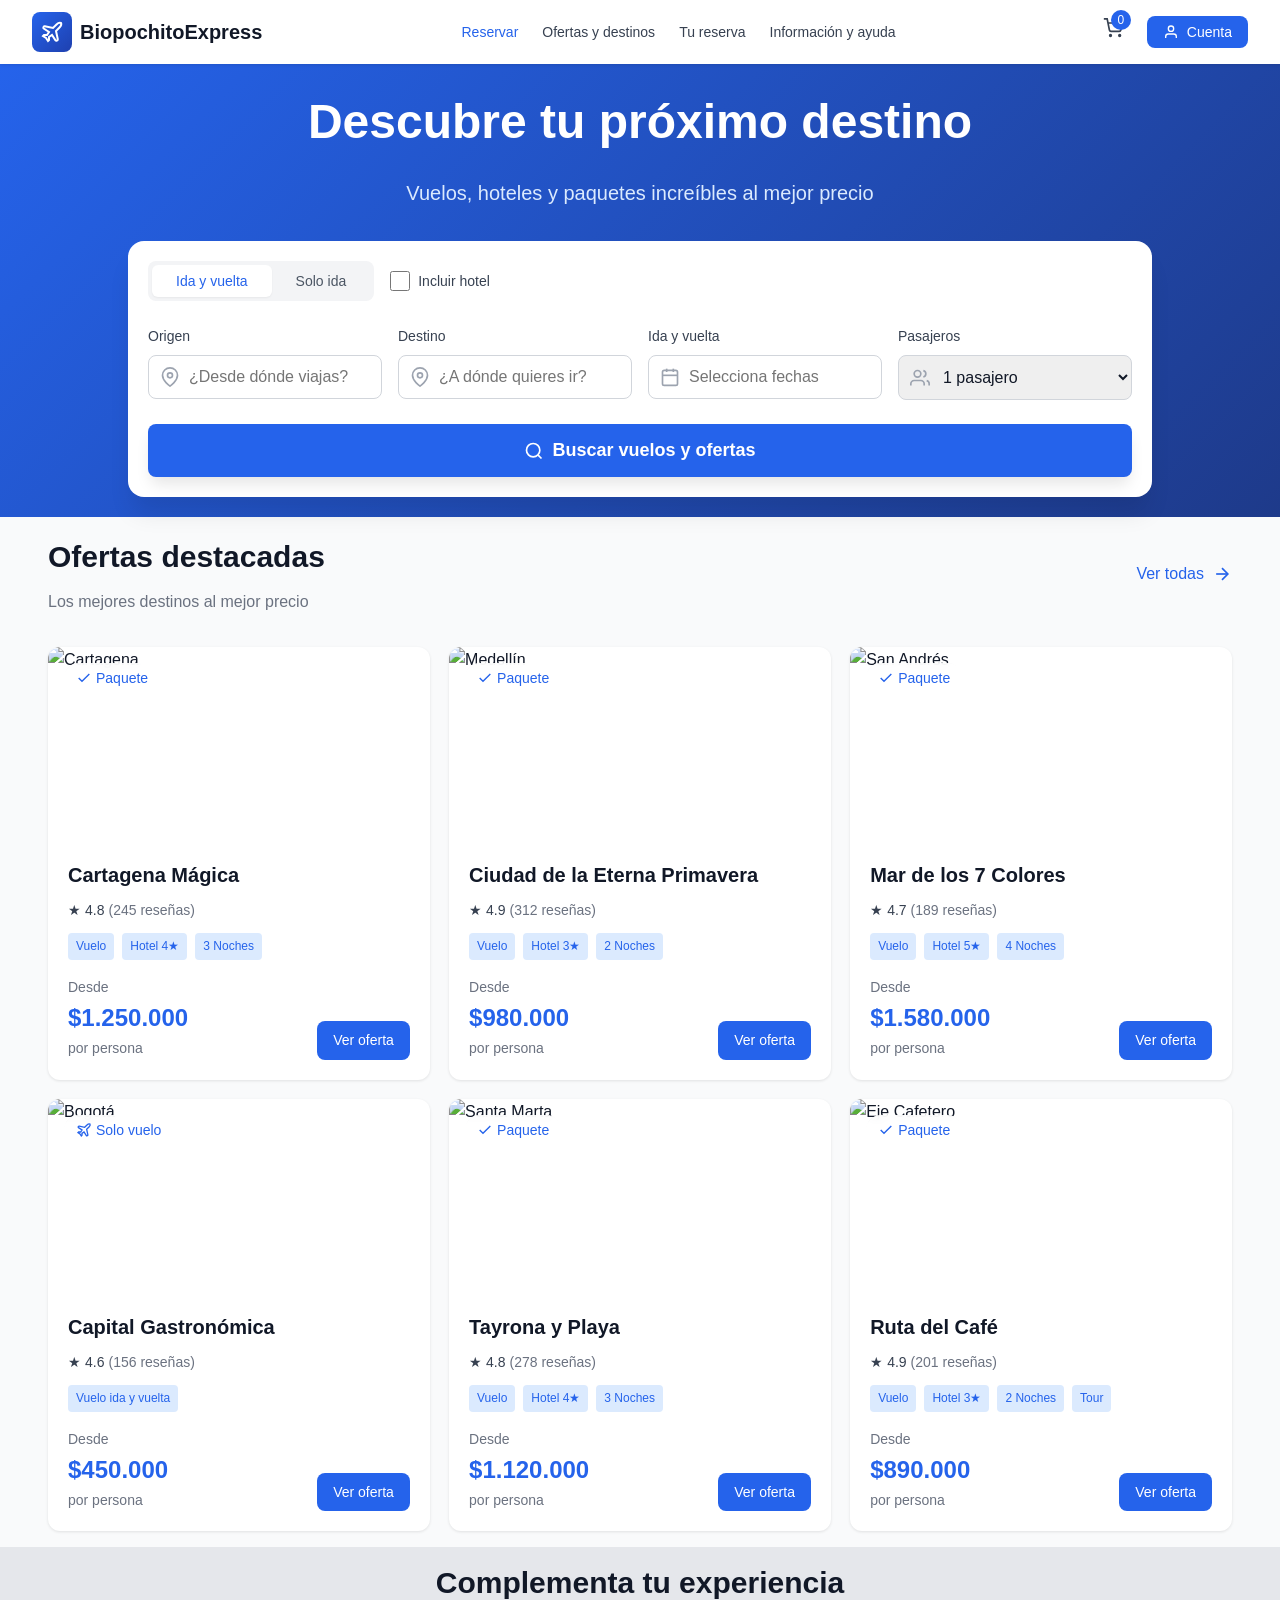
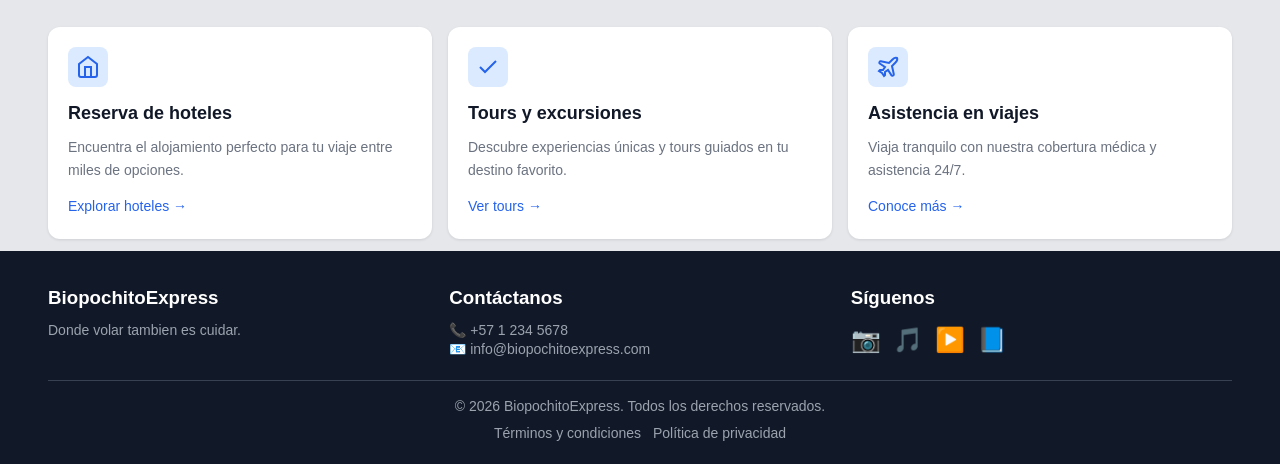
==== commit 1b45d2d7: "Mejoras en la organizacion de los codigos" ====
--- a/index.html
+++ b/index.html
@@ -1,486 +1,497 @@
 <!DOCTYPE html>
 <html lang="es">
 <head>
-    <meta charset="UTF-8">
-    <meta name="viewport" content="width=device-width, initial-scale=1.0">
-    <title>BiopochitoExpress - descubre tu próximo destino</title>
-    <link rel="stylesheet" href="src/public/css/styles.css">
+  <meta charset="UTF-8">
+  <meta name="viewport" content="width=device-width, initial-scale=1.0">
+  <title>BiopochitoExpress - descubre tu próximo destino</title>
+  <link rel="stylesheet" href="src/public/css/styles.css">
 </head>
 <body>
-    <!-- Header -->
-    <header class="header">
-        <div class="container header-content">
-            <a href="index.html" class="logo">
-                <div class="logo-icon">
-                    <svg width="24" height="24" viewBox="0 0 24 24" fill="none" stroke="currentColor" stroke-width="2">
-                        <path d="M17.8 19.2 16 11l3.5-3.5C21 6 21.5 4 21 3c-1-.5-3 0-4.5 1.5L13 8 4.8 6.2c-.5-.1-.9.1-1.1.5l-.3.5c-.2.5-.1 1 .3 1.3L9 12l-2 3H4l-1 1 3 2 2 3 1-1v-3l3-2 3.5 5.3c.3.4.8.5 1.3.3l.5-.2c.4-.3.6-.7.5-1.2z"/>
-                    </svg>
+
+  <!-- Header -->
+  <header class="header">
+    <div class="container header-content">
+      <a href="index.html" class="logo">
+        <div class="logo-icon">
+          <svg width="24" height="24" viewBox="0 0 24 24" fill="none" stroke="currentColor" stroke-width="2">
+            <path d="M17.8 19.2 16 11l3.5-3.5C21 6 21.5 4 21 3c-1-.5-3 0-4.5 1.5L13 8 4.8 6.2c-.5-.1-.9.1-1.1.5l-.3.5c-.2.5-.1 1 .3 1.3L9 12l-2 3H4l-1 1 3 2 2 3 1-1v-3l3-2 3.5 5.3c.3.4.8.5 1.3.3l.5-.2c.4-.3.6-.7.5-1.2z" />
+          </svg>
+        </div>
+        <span class="logo-text">BiopochitoExpress</span>
+      </a>
+
+      <!-- Desktop Navigation -->
+      <nav class="nav-desktop">
+        <a href="index.html" class="nav-link active">Reservar</a>
+        <a href="src/views/client/results.html" class="nav-link">Ofertas y destinos</a>
+        <a href="src/views/client/my-reservation.html" class="nav-link">Tu reserva</a>
+        <a href="src/views/client/help.html" class="nav-link">Información y ayuda</a>
+      </nav>
+
+      <!-- Right Icons -->
+      <div class="header-actions">
+        <a href="src/views/client/cart.html" class="cart-btn">
+          <svg width="20" height="20" viewBox="0 0 24 24" fill="none" stroke="currentColor" stroke-width="2">
+            <circle cx="9" cy="21" r="1" />
+            <circle cx="20" cy="21" r="1" />
+            <path d="M1 1h4l2.68 13.39a2 2 0 0 0 2 1.61h9.72a2 2 0 0 0 2-1.61L23 6H6" />
+          </svg>
+          <span class="cart-badge">0</span>
+        </a>
+        <button class="btn-account">
+          <svg width="16" height="16" viewBox="0 0 24 24" fill="none" stroke="currentColor" stroke-width="2">
+            <path d="M20 21v-2a4 4 0 0 0-4-4H8a4 4 0 0 0-4 4v2" />
+            <circle cx="12" cy="7" r="4" />
+          </svg>
+          <span>Cuenta</span>
+        </button>
+        <button class="menu-toggle" onclick="toggleMobileMenu()">
+          <svg width="24" height="24" viewBox="0 0 24 24" fill="none" stroke="currentColor" stroke-width="2">
+            <line x1="3" y1="12" x2="21" y2="12" />
+            <line x1="3" y1="6" x2="21" y2="6" />
+            <line x1="3" y1="18" x2="21" y2="18" />
+          </svg>
+        </button>
+      </div>
+    </div>
+
+    <!-- Mobile Menu -->
+    <nav class="nav-mobile" id="mobileMenu">
+      <a href="index.html" class="nav-mobile-link active">Reservar</a>
+      <a href="src/views/client/results.html" class="nav-mobile-link">Ofertas y destinos</a>
+      <a href="src/views/client/my-reservation.html" class="nav-mobile-link">Tu reserva</a>
+      <a href="src/views/client/help.html" class="nav-mobile-link">Información y ayuda</a>
+      <button class="btn-account mobile">
+        <svg width="16" height="16" viewBox="0 0 24 24" fill="none" stroke="currentColor" stroke-width="2">
+          <path d="M20 21v-2a4 4 0 0 0-4-4H8a4 4 0 0 0-4 4v2" />
+          <circle cx="12" cy="7" r="4" />
+        </svg>
+        <span>Mi Cuenta</span>
+      </button>
+    </nav>
+  </header>
+
+  <!-- Hero Section -->
+  <section class="hero">
+    <div class="container hero-content">
+      <div class="hero-text">
+        <h1>Descubre tu próximo destino</h1>
+        <p>Vuelos, hoteles y paquetes increíbles al mejor precio</p>
+      </div>
+
+      <!-- Search Form -->
+      <div class="search-form-card">
+        <form class="search-form">
+          <!-- Trip Type Toggle -->
+          <div class="form-header">
+            <div class="trip-toggle" role="tablist" aria-label="Tipo de viaje">
+              <button type="button" class="toggle-btn active" data-trip-type="roundtrip">Ida y vuelta</button>
+              <button type="button" class="toggle-btn" data-trip-type="oneway">Solo ida</button>
+            </div>
+            <label class="checkbox-label">
+              <input type="checkbox">
+              <span>Incluir hotel</span>
+            </label>
+          </div>
+
+          <!-- Search Fields -->
+          <div class="search-fields">
+            <div class="form-field">
+              <label>Origen</label>
+              <div class="input-with-icon">
+                <svg width="20" height="20" viewBox="0 0 24 24" fill="none" stroke="currentColor" stroke-width="2">
+                  <path d="M21 10c0 7-9 13-9 13s-9-6-9-13a9 9 0 0 1 18 0z" />
+                  <circle cx="12" cy="10" r="3" />
+                </svg>
+                <input type="text" placeholder="¿Desde dónde viajas?">
+              </div>
+            </div>
+
+            <div class="form-field">
+              <label>Destino</label>
+              <div class="input-with-icon">
+                <svg width="20" height="20" viewBox="0 0 24 24" fill="none" stroke="currentColor" stroke-width="2">
+                  <path d="M21 10c0 7-9 13-9 13s-9-6-9-13a9 9 0 0 1 18 0z" />
+                  <circle cx="12" cy="10" r="3" />
+                </svg>
+                <input type="text" placeholder="¿A dónde quieres ir?">
+              </div>
+            </div>
+
+            <div class="form-field form-field-dates">
+              <label id="tripDateLabel" for="fechas">Ida y vuelta</label>
+              <div class="date-picker" id="datePicker">
+                <div class="input-with-icon">
+                  <svg width="20" height="20" viewBox="0 0 24 24" fill="none" stroke="currentColor" stroke-width="2">
+                    <rect x="3" y="4" width="18" height="18" rx="2" ry="2" />
+                    <line x1="16" y1="2" x2="16" y2="6" />
+                    <line x1="8" y1="2" x2="8" y2="6" />
+                    <line x1="3" y1="10" x2="21" y2="10" />
+                  </svg>
+                  <input type="text" id="fechas" placeholder="Selecciona fechas" readonly autocomplete="off" aria-haspopup="dialog" aria-expanded="false">
                 </div>
-                <span class="logo-text">BiopochitoExpress</span>
-            </a>
-
-            <!-- Desktop Navigation -->
-            <nav class="nav-desktop">
-                <a href="index.html" class="nav-link active">Reservar</a>
-                <a href="src/views/client/results.html" class="nav-link">Ofertas y destinos</a>
-                <a href="src/views/client/my-reservation.html" class="nav-link">Tu reserva</a>
-                <a href="src/views/client/help.html" class="nav-link">Información y ayuda</a>
-            </nav>
-
-            <!-- Right Icons -->
-            <div class="header-actions">
-                <a href="src/views/client/cart.html" class="cart-btn">
-                    <svg width="20" height="20" viewBox="0 0 24 24" fill="none" stroke="currentColor" stroke-width="2">
-                        <circle cx="9" cy="21" r="1"/><circle cx="20" cy="21" r="1"/>
-                        <path d="M1 1h4l2.68 13.39a2 2 0 0 0 2 1.61h9.72a2 2 0 0 0 2-1.61L23 6H6"/>
-                    </svg>
-                    <span class="cart-badge">0</span>
-                </a>
-                <button class="btn-account">
-                    <svg width="16" height="16" viewBox="0 0 24 24" fill="none" stroke="currentColor" stroke-width="2">
-                        <path d="M20 21v-2a4 4 0 0 0-4-4H8a4 4 0 0 0-4 4v2"/><circle cx="12" cy="7" r="4"/>
-                    </svg>
-                    <span>Cuenta</span>
-                </button>
-                <button class="menu-toggle" onclick="toggleMobileMenu()">
-                    <svg width="24" height="24" viewBox="0 0 24 24" fill="none" stroke="currentColor" stroke-width="2">
-                        <line x1="3" y1="12" x2="21" y2="12"/><line x1="3" y1="6" x2="21" y2="6"/>
-                        <line x1="3" y1="18" x2="21" y2="18"/>
-                    </svg>
-                </button>
-            </div>
-        </div>
-
-        <!-- Mobile Menu -->
-        <nav class="nav-mobile" id="mobileMenu">
-            <a href="index.html" class="nav-mobile-link active">Reservar</a>
-            <a href="src/views/client/results.html" class="nav-mobile-link">Ofertas y destinos</a>
-            <a href="src/views/client/my-reservation.html" class="nav-mobile-link">Tu reserva</a>
-            <a href="src/views/client/help.html" class="nav-mobile-link">Información y ayuda</a>
-            <button class="btn-account mobile">
-                <svg width="16" height="16" viewBox="0 0 24 24" fill="none" stroke="currentColor" stroke-width="2">
-                    <path d="M20 21v-2a4 4 0 0 0-4-4H8a4 4 0 0 0-4 4v2"/><circle cx="12" cy="7" r="4"/>
+                <div class="date-picker-panel" id="datePickerPanel" hidden>
+                  <div class="date-picker-header">
+                    <div>
+                      <p class="date-picker-kicker">Calendario</p>
+                      <h3 id="datePickerTitle">Ida y vuelta</h3>
+                      <p class="date-picker-helper" id="datePickerHelper">Selecciona la fecha de salida y luego una fecha de regreso posterior.</p>
+                    </div>
+                    <button type="button" class="date-picker-close" id="datePickerClose" aria-label="Cerrar calendario">&times;</button>
+                  </div>
+
+                  <div class="date-selection-summary">
+                    <button type="button" class="date-summary-card active" id="departureSummary" data-selection-target="departure">
+                      <span class="date-summary-label">Salida</span>
+                      <strong class="date-summary-value" id="departureSummaryValue">Selecciona fecha</strong>
+                    </button>
+                    <button type="button" class="date-summary-card" id="returnSummary" data-selection-target="return">
+                      <span class="date-summary-label">Regreso</span>
+                      <strong class="date-summary-value" id="returnSummaryValue">Selecciona fecha</strong>
+                    </button>
+                  </div>
+
+                  <div class="calendar-controls">
+                    <button type="button" class="calendar-nav-btn" id="calendarPrev" aria-label="Mes anterior">&lsaquo;</button>
+                    <span class="calendar-controls-title">Elige tus fechas</span>
+                    <button type="button" class="calendar-nav-btn" id="calendarNext" aria-label="Mes siguiente">&rsaquo;</button>
+                  </div>
+
+                  <div class="calendar-months" id="calendarMonths"></div>
+                </div>
+              </div>
+            </div>
+
+            <div class="form-field">
+              <label>Pasajeros</label>
+              <div class="input-with-icon">
+                <svg width="20" height="20" viewBox="0 0 24 24" fill="none" stroke="currentColor" stroke-width="2">
+                  <path d="M17 21v-2a4 4 0 0 0-4-4H5a4 4 0 0 0-4 4v2" />
+                  <circle cx="9" cy="7" r="4" />
+                  <path d="M23 21v-2a4 4 0 0 0-3-3.87" />
+                  <path d="M16 3.13a4 4 0 0 1 0 7.75" />
                 </svg>
-                <span>Mi Cuenta</span>
-            </button>
-        </nav>
-    </header>
-
-    <!-- Hero Section -->
-    <section class="hero">
-        <div class="container hero-content">
-            <div class="hero-text">
-                <h1>Descubre tu próximo destino</h1>
-                <p>Vuelos, hoteles y paquetes increíbles al mejor precio</p>
-            </div>
-
-            <!-- Search Form -->
-            <div class="search-form-card">
-                <form class="search-form">
-                    <!-- Trip Type Toggle -->
-                      <!-- 1 i -->
-                    <div class="form-header">
-                        <div class="trip-toggle" role="tablist" aria-label="Tipo de viaje">
-                            <button type="button" class="toggle-btn active" data-trip-type="roundtrip">Ida y vuelta</button>
-                            <button type="button" class="toggle-btn" data-trip-type="oneway">Solo ida</button>
-                             <!-- 1 f -->
-                        </div>
-                        <label class="checkbox-label">
-                            <input type="checkbox">
-                            <span>Incluir hotel</span>
-                        </label>
-                    </div>
-
-                    <!-- Search Fields -->
-                    <div class="search-fields">
-                        <div class="form-field">
-                            <label>Origen</label>
-                            <div class="input-with-icon">
-                                <svg width="20" height="20" viewBox="0 0 24 24" fill="none" stroke="currentColor" stroke-width="2">
-                                    <path d="M21 10c0 7-9 13-9 13s-9-6-9-13a9 9 0 0 1 18 0z"/><circle cx="12" cy="10" r="3"/>
-                                </svg>
-                                <input type="text" placeholder="¿Desde dónde viajas?">
-                            </div>
-                        </div>
-
-                        <div class="form-field">
-                            <label>Destino</label>
-                            <div class="input-with-icon">
-                                <svg width="20" height="20" viewBox="0 0 24 24" fill="none" stroke="currentColor" stroke-width="2">
-                                    <path d="M21 10c0 7-9 13-9 13s-9-6-9-13a9 9 0 0 1 18 0z"/><circle cx="12" cy="10" r="3"/>
-                                </svg>
-                                <input type="text" placeholder="¿A dónde quieres ir?">
-                            </div>
-                        </div>
-                      <!-- 2 i-->
-                        <div class="form-field form-field-dates">
-                            <label id="tripDateLabel" for="fechas">Ida y vuelta</label>
-                            <div class="date-picker" id="datePicker">
-                                <div class="input-with-icon">
-                                    <svg width="20" height="20" viewBox="0 0 24 24" fill="none" stroke="currentColor" stroke-width="2">
-                                        <rect x="3" y="4" width="18" height="18" rx="2" ry="2"/><line x1="16" y1="2" x2="16" y2="6"/>
-                                        <line x1="8" y1="2" x2="8" y2="6"/><line x1="3" y1="10" x2="21" y2="10"/>
-                                    </svg>
-                                    <input type="text" id="fechas" placeholder="Selecciona fechas" readonly autocomplete="off" aria-haspopup="dialog" aria-expanded="false">
-                                </div>
-                                <div class="date-picker-panel" id="datePickerPanel" hidden>
-                                    <div class="date-picker-header">
-                                        <div>
-                                            <p class="date-picker-kicker">Calendario</p>
-                                            <h3 id="datePickerTitle">Ida y vuelta</h3>
-                                            <p class="date-picker-helper" id="datePickerHelper">Selecciona la fecha de salida y luego una fecha de regreso posterior.</p>
-                                        </div>
-                                        <button type="button" class="date-picker-close" id="datePickerClose" aria-label="Cerrar calendario">&times;</button>
-                                    </div>
-
-                                    <div class="date-selection-summary">
-                                        <button type="button" class="date-summary-card active" id="departureSummary" data-selection-target="departure">
-                                            <span class="date-summary-label">Salida</span>
-                                            <strong class="date-summary-value" id="departureSummaryValue">Selecciona fecha</strong>
-                                        </button>
-                                        <button type="button" class="date-summary-card" id="returnSummary" data-selection-target="return">
-                                            <span class="date-summary-label">Regreso</span>
-                                            <strong class="date-summary-value" id="returnSummaryValue">Selecciona fecha</strong>
-                                        </button>
-                                    </div>
-
-                                    <div class="calendar-controls">
-                                        <button type="button" class="calendar-nav-btn" id="calendarPrev" aria-label="Mes anterior">&lsaquo;</button>
-                                        <span class="calendar-controls-title">Elige tus fechas</span>
-                                        <button type="button" class="calendar-nav-btn" id="calendarNext" aria-label="Mes siguiente">&rsaquo;</button>
-                                    </div>
-
-                                    <div class="calendar-months" id="calendarMonths"></div>
-                                </div>
-                                 <!-- 2 f -->
-                            </div>
-                        </div>
-
-                        <div class="form-field">
-                            <label>Pasajeros</label>
-                            <div class="input-with-icon">
-                                <svg width="20" height="20" viewBox="0 0 24 24" fill="none" stroke="currentColor" stroke-width="2">
-                                    <path d="M17 21v-2a4 4 0 0 0-4-4H5a4 4 0 0 0-4 4v2"/><circle cx="9" cy="7" r="4"/>
-                                    <path d="M23 21v-2a4 4 0 0 0-3-3.87"/><path d="M16 3.13a4 4 0 0 1 0 7.75"/>
-                                </svg>
-                                <select>
-                                    <option>1 pasajero</option>
-                                    <option>2 pasajeros</option>
-                                    <option>3 pasajeros</option>
-                                    <option>4 pasajeros</option>
-                                    <option>5+ pasajeros</option>
-                                </select>
-                            </div>
-                        </div>
-                    </div>
-
-                    <!-- Search Button -->
-                    <button type="submit" class="btn-search">
-                        <svg width="20" height="20" viewBox="0 0 24 24" fill="none" stroke="currentColor" stroke-width="2">
-                            <circle cx="11" cy="11" r="8"/><path d="m21 21-4.35-4.35"/>
-                        </svg>
-                        Buscar vuelos y ofertas
-                    </button>
-                </form>
-            </div>
-        </div>
-    </section>
-
-    <!-- Featured Offers -->
-    <section class="offers">
-        <div class="container">
-            <div class="section-header">
-                <div>
-                    <h2>Ofertas destacadas</h2>
-                    <p class="subtitle">Los mejores destinos al mejor precio</p>
-                </div>
-                <a href="src/views/client/results.html" class="btn-link">
-                    Ver todas
-                    <svg width="20" height="20" viewBox="0 0 24 24" fill="none" stroke="currentColor" stroke-width="2">
-                        <line x1="5" y1="12" x2="19" y2="12"/><polyline points="12 5 19 12 12 19"/>
-                    </svg>
-                </a>
-            </div>
-
-            <!-- Offers Grid -->
-            <div class="offers-grid">
-                <!-- Offer Card 1 -->
-                <div class="offer-card">
-                    <div class="offer-image">
-                        <img src="https://images.unsplash.com/photo-1690571100303-cb86f92b9b01?w=400" alt="Cartagena">
-                        <div class="offer-badge">
-                            <svg width="16" height="16" viewBox="0 0 24 24" fill="none" stroke="currentColor" stroke-width="2">
-                                <polyline points="20 6 9 17 4 12"/>
-                            </svg>
-                            Paquete
-                        </div>
-                    </div>
-                    <div class="offer-content">
-                        <h3>Cartagena Mágica</h3>
-                        <div class="rating">
-                            <span class="star">★</span>
-                            <span>4.8</span>
-                            <span class="reviews">(245 reseñas)</span>
-                        </div>
-                        <div class="tags">
-                            <span class="tag">Vuelo</span>
-                            <span class="tag">Hotel 4★</span>
-                            <span class="tag">3 Noches</span>
-                        </div>
-                        <div class="offer-footer">
-                            <div class="price">
-                                <span class="price-label">Desde</span>
-                                <span class="price-value">$1.250.000</span>
-                                <span class="price-label">por persona</span>
-                            </div>
-                            <a href="src/views/client/offer-detail.html" class="btn-primary">Ver oferta</a>
-                        </div>
-                    </div>
-                </div>
-
-                <!-- Offer Card 2 -->
-                <div class="offer-card">
-                    <div class="offer-image">
-                        <img src="https://images.unsplash.com/photo-1770955114269-464cba027fba?w=400" alt="Medellín">
-                        <div class="offer-badge">
-                            <svg width="16" height="16" viewBox="0 0 24 24" fill="none" stroke="currentColor" stroke-width="2">
-                                <polyline points="20 6 9 17 4 12"/>
-                            </svg>
-                            Paquete
-                        </div>
-                    </div>
-                    <div class="offer-content">
-                        <h3>Ciudad de la Eterna Primavera</h3>
-                        <div class="rating">
-                            <span class="star">★</span>
-                            <span>4.9</span>
-                            <span class="reviews">(312 reseñas)</span>
-                        </div>
-                        <div class="tags">
-                            <span class="tag">Vuelo</span>
-                            <span class="tag">Hotel 3★</span>
-                            <span class="tag">2 Noches</span>
-                        </div>
-                        <div class="offer-footer">
-                            <div class="price">
-                                <span class="price-label">Desde</span>
-                                <span class="price-value">$980.000</span>
-                                <span class="price-label">por persona</span>
-                            </div>
-                            <a href="src/views/client/offer-detail.html" class="btn-primary">Ver oferta</a>
-                        </div>
-                    </div>
-                </div>
-
-                <!-- Offer Card 3 -->
-                <div class="offer-card">
-                    <div class="offer-image">
-                        <img src="https://images.unsplash.com/photo-1642840067750-783acb36632b?w=400" alt="San Andrés">
-                        <div class="offer-badge">
-                            <svg width="16" height="16" viewBox="0 0 24 24" fill="none" stroke="currentColor" stroke-width="2">
-                                <polyline points="20 6 9 17 4 12"/>
-                            </svg>
-                            Paquete
-                        </div>
-                    </div>
-                    <div class="offer-content">
-                        <h3>Mar de los 7 Colores</h3>
-                        <div class="rating">
-                            <span class="star">★</span>
-                            <span>4.7</span>
-                            <span class="reviews">(189 reseñas)</span>
-                        </div>
-                        <div class="tags">
-                            <span class="tag">Vuelo</span>
-                            <span class="tag">Hotel 5★</span>
-                            <span class="tag">4 Noches</span>
-                        </div>
-                        <div class="offer-footer">
-                            <div class="price">
-                                <span class="price-label">Desde</span>
-                                <span class="price-value">$1.580.000</span>
-                                <span class="price-label">por persona</span>
-                            </div>
-                            <a href="src/views/client/offer-detail.html" class="btn-primary">Ver oferta</a>
-                        </div>
-                    </div>
-                </div>
-
-                <!-- Offer Card 4 -->
-                <div class="offer-card">
-                    <div class="offer-image">
-                        <img src="https://images.unsplash.com/photo-1536334906170-ffa95819c4d4?w=400" alt="Bogotá">
-                        <div class="offer-badge">
-                            <svg width="16" height="16" viewBox="0 0 24 24" fill="none" stroke="currentColor" stroke-width="2">
-                                <path d="M17.8 19.2 16 11l3.5-3.5C21 6 21.5 4 21 3c-1-.5-3 0-4.5 1.5L13 8 4.8 6.2c-.5-.1-.9.1-1.1.5l-.3.5c-.2.5-.1 1 .3 1.3L9 12l-2 3H4l-1 1 3 2 2 3 1-1v-3l3-2 3.5 5.3c.3.4.8.5 1.3.3l.5-.2c.4-.3.6-.7.5-1.2z"/>
-                            </svg>
-                            Solo vuelo
-                        </div>
-                    </div>
-                    <div class="offer-content">
-                        <h3>Capital Gastronómica</h3>
-                        <div class="rating">
-                            <span class="star">★</span>
-                            <span>4.6</span>
-                            <span class="reviews">(156 reseñas)</span>
-                        </div>
-                        <div class="tags">
-                            <span class="tag">Vuelo ida y vuelta</span>
-                        </div>
-                        <div class="offer-footer">
-                            <div class="price">
-                                <span class="price-label">Desde</span>
-                                <span class="price-value">$450.000</span>
-                                <span class="price-label">por persona</span>
-                            </div>
-                            <a href="src/views/client/offer-detail.html" class="btn-primary">Ver oferta</a>
-                        </div>
-                    </div>
-                </div>
-
-                <!-- Offer Card 5 -->
-                <div class="offer-card">
-                    <div class="offer-image">
-                        <img src="https://images.unsplash.com/photo-1710478515670-9661d0b1eaea?w=400" alt="Santa Marta">
-                        <div class="offer-badge">
-                            <svg width="16" height="16" viewBox="0 0 24 24" fill="none" stroke="currentColor" stroke-width="2">
-                                <polyline points="20 6 9 17 4 12"/>
-                            </svg>
-                            Paquete
-                        </div>
-                    </div>
-                    <div class="offer-content">
-                        <h3>Tayrona y Playa</h3>
-                        <div class="rating">
-                            <span class="star">★</span>
-                            <span>4.8</span>
-                            <span class="reviews">(278 reseñas)</span>
-                        </div>
-                        <div class="tags">
-                            <span class="tag">Vuelo</span>
-                            <span class="tag">Hotel 4★</span>
-                            <span class="tag">3 Noches</span>
-                        </div>
-                        <div class="offer-footer">
-                            <div class="price">
-                                <span class="price-label">Desde</span>
-                                <span class="price-value">$1.120.000</span>
-                                <span class="price-label">por persona</span>
-                            </div>
-                            <a href="src/views/client/offer-detail.html" class="btn-primary">Ver oferta</a>
-                        </div>
-                    </div>
-                </div>
-
-                <!-- Offer Card 6 -->
-                <div class="offer-card">
-                    <div class="offer-image">
-                        <img src="https://images.unsplash.com/photo-1493925410384-84f842e616fb?w=400" alt="Eje Cafetero">
-                        <div class="offer-badge">
-                            <svg width="16" height="16" viewBox="0 0 24 24" fill="none" stroke="currentColor" stroke-width="2">
-                                <polyline points="20 6 9 17 4 12"/>
-                            </svg>
-                            Paquete
-                        </div>
-                    </div>
-                    <div class="offer-content">
-                        <h3>Ruta del Café</h3>
-                        <div class="rating">
-                            <span class="star">★</span>
-                            <span>4.9</span>
-                            <span class="reviews">(201 reseñas)</span>
-                        </div>
-                        <div class="tags">
-                            <span class="tag">Vuelo</span>
-                            <span class="tag">Hotel 3★</span>
-                            <span class="tag">2 Noches</span>
-                            <span class="tag">Tour</span>
-                        </div>
-                        <div class="offer-footer">
-                            <div class="price">
-                                <span class="price-label">Desde</span>
-                                <span class="price-value">$890.000</span>
-                                <span class="price-label">por persona</span>
-                            </div>
-                            <a href="src/views/client/offer-detail.html" class="btn-primary">Ver oferta</a>
-                        </div>
-                    </div>
-                </div>
-            </div>
-        </div>
-    </section>
-
-    <!-- Complementary Services -->
-    <section class="services">
-        <div class="container">
-            <h2 class="text-center">Complementa tu experiencia</h2>
-            <div class="services-grid">
-                <div class="service-card">
-                    <div class="service-icon">
-                        <svg width="24" height="24" viewBox="0 0 24 24" fill="none" stroke="currentColor" stroke-width="2">
-                            <path d="M3 9l9-7 9 7v11a2 2 0 0 1-2 2H5a2 2 0 0 1-2-2z"/><polyline points="9 22 9 12 15 12 15 22"/>
-                        </svg>
-                    </div>
-                    <h3>Reserva de hoteles</h3>
-                    <p>Encuentra el alojamiento perfecto para tu viaje entre miles de opciones.</p>
-                    <a href="#" class="service-link">Explorar hoteles →</a>
-                </div>
-                <div class="service-card">
-                    <div class="service-icon">
-                        <svg width="24" height="24" viewBox="0 0 24 24" fill="none" stroke="currentColor" stroke-width="2">
-                            <polyline points="20 6 9 17 4 12"/>
-                        </svg>
-                    </div>
-                    <h3>Tours y excursiones</h3>
-                    <p>Descubre experiencias únicas y tours guiados en tu destino favorito.</p>
-                    <a href="#" class="service-link">Ver tours →</a>
-                </div>
-                <div class="service-card">
-                    <div class="service-icon">
-                        <svg width="24" height="24" viewBox="0 0 24 24" fill="none" stroke="currentColor" stroke-width="2">
-                            <path d="M17.8 19.2 16 11l3.5-3.5C21 6 21.5 4 21 3c-1-.5-3 0-4.5 1.5L13 8 4.8 6.2c-.5-.1-.9.1-1.1.5l-.3.5c-.2.5-.1 1 .3 1.3L9 12l-2 3H4l-1 1 3 2 2 3 1-1v-3l3-2 3.5 5.3c.3.4.8.5 1.3.3l.5-.2c.4-.3.6-.7.5-1.2z"/>
-                        </svg>
-                    </div>
-                    <h3>Asistencia en viajes</h3>
-                    <p>Viaja tranquilo con nuestra cobertura médica y asistencia 24/7.</p>
-                    <a href="#" class="service-link">Conoce más →</a>
-                </div>
-            </div>
-        </div>
-    </section>
-
-    <!-- Footer -->
-    <footer class="footer">
-        <div class="container">
-            <div class="footer-grid">
-                <div>
-                    <h3>BiopochitoExpress</h3>
-                    <p>Donde volar tambien es cuidar.</p>
-                </div>
-                <div>
-                    <h3>Contáctanos</h3>
-                    <p>📞 +57 1 234 5678<br>📧 info@biopochitoexpress.com</p>
-                </div>
-                <div>
-                    <h3>Síguenos</h3>
-                    <div class="social-icons">
-                        <a href="#" class="social-icon">📷</a>
-                        <a href="#" class="social-icon">🎵</a>
-                        <a href="#" class="social-icon">▶️</a>
-                        <a href="#" class="social-icon">📘</a>
-                    </div>
-                </div>
-            </div>
-            <div class="footer-bottom">
-                <p>&copy; 2026 BiopochitoExpress. Todos los derechos reservados.</p>
-                <div class="footer-links">
-                    <a href="#">Términos y condiciones</a>
-                    <a href="#">Política de privacidad</a>
-                </div>
-            </div>
-        </div>
-    </footer>
-
-    <script src="src/public/js/script.js"></script>
+                <select>
+                  <option>1 pasajero</option>
+                  <option>2 pasajeros</option>
+                  <option>3 pasajeros</option>
+                  <option>4 pasajeros</option>
+                  <option>5+ pasajeros</option>
+                </select>
+              </div>
+            </div>
+          </div>
+
+          <!-- Search Button -->
+          <button type="submit" class="btn-search">
+            <svg width="20" height="20" viewBox="0 0 24 24" fill="none" stroke="currentColor" stroke-width="2">
+              <circle cx="11" cy="11" r="8" />
+              <path d="m21 21-4.35-4.35" />
+            </svg>
+            Buscar vuelos y ofertas
+          </button>
+        </form>
+      </div>
+    </div>
+  </section>
+
+  <!-- Featured Offers -->
+  <section class="offers">
+    <div class="container">
+      <div class="section-header">
+        <div>
+          <h2>Ofertas destacadas</h2>
+          <p class="subtitle">Los mejores destinos al mejor precio</p>
+        </div>
+        <a href="src/views/client/results.html" class="btn-link">
+          Ver todas
+          <svg width="20" height="20" viewBox="0 0 24 24" fill="none" stroke="currentColor" stroke-width="2">
+            <line x1="5" y1="12" x2="19" y2="12" />
+            <polyline points="12 5 19 12 12 19" />
+          </svg>
+        </a>
+      </div>
+
+      <!-- Offers Grid -->
+      <div class="offers-grid">
+        <!-- Offer Card 1 -->
+        <div class="offer-card">
+          <div class="offer-image">
+            <img src="https://images.unsplash.com/photo-1690571100303-cb86f92b9b01?w=400" alt="Cartagena">
+            <div class="offer-badge">
+              <svg width="16" height="16" viewBox="0 0 24 24" fill="none" stroke="currentColor" stroke-width="2">
+                <polyline points="20 6 9 17 4 12" />
+              </svg>
+              Paquete
+            </div>
+          </div>
+          <div class="offer-content">
+            <h3>Cartagena Mágica</h3>
+            <div class="rating">
+              <span class="star">★</span>
+              <span>4.8</span>
+              <span class="reviews">(245 reseñas)</span>
+            </div>
+            <div class="tags">
+              <span class="tag">Vuelo</span>
+              <span class="tag">Hotel 4★</span>
+              <span class="tag">3 Noches</span>
+            </div>
+            <div class="offer-footer">
+              <div class="price">
+                <span class="price-label">Desde</span>
+                <span class="price-value">$1.250.000</span>
+                <span class="price-label">por persona</span>
+              </div>
+              <a href="src/views/client/offer-detail.html" class="btn-primary">Ver oferta</a>
+            </div>
+          </div>
+        </div>
+
+        <!-- Offer Card 2 -->
+        <div class="offer-card">
+          <div class="offer-image">
+            <img src="https://images.unsplash.com/photo-1770955114269-464cba027fba?w=400" alt="Medellín">
+            <div class="offer-badge">
+              <svg width="16" height="16" viewBox="0 0 24 24" fill="none" stroke="currentColor" stroke-width="2">
+                <polyline points="20 6 9 17 4 12" />
+              </svg>
+              Paquete
+            </div>
+          </div>
+          <div class="offer-content">
+            <h3>Ciudad de la Eterna Primavera</h3>
+            <div class="rating">
+              <span class="star">★</span>
+              <span>4.9</span>
+              <span class="reviews">(312 reseñas)</span>
+            </div>
+            <div class="tags">
+              <span class="tag">Vuelo</span>
+              <span class="tag">Hotel 3★</span>
+              <span class="tag">2 Noches</span>
+            </div>
+            <div class="offer-footer">
+              <div class="price">
+                <span class="price-label">Desde</span>
+                <span class="price-value">$980.000</span>
+                <span class="price-label">por persona</span>
+              </div>
+              <a href="src/views/client/offer-detail.html" class="btn-primary">Ver oferta</a>
+            </div>
+          </div>
+        </div>
+
+        <!-- Offer Card 3 -->
+        <div class="offer-card">
+          <div class="offer-image">
+            <img src="https://images.unsplash.com/photo-1642840067750-783acb36632b?w=400" alt="San Andrés">
+            <div class="offer-badge">
+              <svg width="16" height="16" viewBox="0 0 24 24" fill="none" stroke="currentColor" stroke-width="2">
+                <polyline points="20 6 9 17 4 12" />
+              </svg>
+              Paquete
+            </div>
+          </div>
+          <div class="offer-content">
+            <h3>Mar de los 7 Colores</h3>
+            <div class="rating">
+              <span class="star">★</span>
+              <span>4.7</span>
+              <span class="reviews">(189 reseñas)</span>
+            </div>
+            <div class="tags">
+              <span class="tag">Vuelo</span>
+              <span class="tag">Hotel 5★</span>
+              <span class="tag">4 Noches</span>
+            </div>
+            <div class="offer-footer">
+              <div class="price">
+                <span class="price-label">Desde</span>
+                <span class="price-value">$1.580.000</span>
+                <span class="price-label">por persona</span>
+              </div>
+              <a href="src/views/client/offer-detail.html" class="btn-primary">Ver oferta</a>
+            </div>
+          </div>
+        </div>
+
+        <!-- Offer Card 4 -->
+        <div class="offer-card">
+          <div class="offer-image">
+            <img src="https://images.unsplash.com/photo-1536334906170-ffa95819c4d4?w=400" alt="Bogotá">
+            <div class="offer-badge">
+              <svg width="16" height="16" viewBox="0 0 24 24" fill="none" stroke="currentColor" stroke-width="2">
+                <path d="M17.8 19.2 16 11l3.5-3.5C21 6 21.5 4 21 3c-1-.5-3 0-4.5 1.5L13 8 4.8 6.2c-.5-.1-.9.1-1.1.5l-.3.5c-.2.5-.1 1 .3 1.3L9 12l-2 3H4l-1 1 3 2 2 3 1-1v-3l3-2 3.5 5.3c.3.4.8.5 1.3.3l.5-.2c.4-.3.6-.7.5-1.2z" />
+              </svg>
+              Solo vuelo
+            </div>
+          </div>
+          <div class="offer-content">
+            <h3>Capital Gastronómica</h3>
+            <div class="rating">
+              <span class="star">★</span>
+              <span>4.6</span>
+              <span class="reviews">(156 reseñas)</span>
+            </div>
+            <div class="tags">
+              <span class="tag">Vuelo ida y vuelta</span>
+            </div>
+            <div class="offer-footer">
+              <div class="price">
+                <span class="price-label">Desde</span>
+                <span class="price-value">$450.000</span>
+                <span class="price-label">por persona</span>
+              </div>
+              <a href="src/views/client/offer-detail.html" class="btn-primary">Ver oferta</a>
+            </div>
+          </div>
+        </div>
+
+        <!-- Offer Card 5 -->
+        <div class="offer-card">
+          <div class="offer-image">
+            <img src="https://images.unsplash.com/photo-1710478515670-9661d0b1eaea?w=400" alt="Santa Marta">
+            <div class="offer-badge">
+              <svg width="16" height="16" viewBox="0 0 24 24" fill="none" stroke="currentColor" stroke-width="2">
+                <polyline points="20 6 9 17 4 12" />
+              </svg>
+              Paquete
+            </div>
+          </div>
+          <div class="offer-content">
+            <h3>Tayrona y Playa</h3>
+            <div class="rating">
+              <span class="star">★</span>
+              <span>4.8</span>
+              <span class="reviews">(278 reseñas)</span>
+            </div>
+            <div class="tags">
+              <span class="tag">Vuelo</span>
+              <span class="tag">Hotel 4★</span>
+              <span class="tag">3 Noches</span>
+            </div>
+            <div class="offer-footer">
+              <div class="price">
+                <span class="price-label">Desde</span>
+                <span class="price-value">$1.120.000</span>
+                <span class="price-label">por persona</span>
+              </div>
+              <a href="src/views/client/offer-detail.html" class="btn-primary">Ver oferta</a>
+            </div>
+          </div>
+        </div>
+
+        <!-- Offer Card 6 -->
+        <div class="offer-card">
+          <div class="offer-image">
+            <img src="https://images.unsplash.com/photo-1493925410384-84f842e616fb?w=400" alt="Eje Cafetero">
+            <div class="offer-badge">
+              <svg width="16" height="16" viewBox="0 0 24 24" fill="none" stroke="currentColor" stroke-width="2">
+                <polyline points="20 6 9 17 4 12" />
+              </svg>
+              Paquete
+            </div>
+          </div>
+          <div class="offer-content">
+            <h3>Ruta del Café</h3>
+            <div class="rating">
+              <span class="star">★</span>
+              <span>4.9</span>
+              <span class="reviews">(201 reseñas)</span>
+            </div>
+            <div class="tags">
+              <span class="tag">Vuelo</span>
+              <span class="tag">Hotel 3★</span>
+              <span class="tag">2 Noches</span>
+              <span class="tag">Tour</span>
+            </div>
+            <div class="offer-footer">
+              <div class="price">
+                <span class="price-label">Desde</span>
+                <span class="price-value">$890.000</span>
+                <span class="price-label">por persona</span>
+              </div>
+              <a href="src/views/client/offer-detail.html" class="btn-primary">Ver oferta</a>
+            </div>
+          </div>
+        </div>
+      </div>
+    </div>
+  </section>
+
+  <!-- Complementary Services -->
+  <section class="services">
+    <div class="container">
+      <h2 class="text-center">Complementa tu experiencia</h2>
+      <div class="services-grid">
+        <div class="service-card">
+          <div class="service-icon">
+            <svg width="24" height="24" viewBox="0 0 24 24" fill="none" stroke="currentColor" stroke-width="2">
+              <path d="M3 9l9-7 9 7v11a2 2 0 0 1-2 2H5a2 2 0 0 1-2-2z" />
+              <polyline points="9 22 9 12 15 12 15 22" />
+            </svg>
+          </div>
+          <h3>Reserva de hoteles</h3>
+          <p>Encuentra el alojamiento perfecto para tu viaje entre miles de opciones.</p>
+          <a href="#" class="service-link">Explorar hoteles →</a>
+        </div>
+        <div class="service-card">
+          <div class="service-icon">
+            <svg width="24" height="24" viewBox="0 0 24 24" fill="none" stroke="currentColor" stroke-width="2">
+              <polyline points="20 6 9 17 4 12" />
+            </svg>
+          </div>
+          <h3>Tours y excursiones</h3>
+          <p>Descubre experiencias únicas y tours guiados en tu destino favorito.</p>
+          <a href="#" class="service-link">Ver tours →</a>
+        </div>
+        <div class="service-card">
+          <div class="service-icon">
+            <svg width="24" height="24" viewBox="0 0 24 24" fill="none" stroke="currentColor" stroke-width="2">
+              <path d="M17.8 19.2 16 11l3.5-3.5C21 6 21.5 4 21 3c-1-.5-3 0-4.5 1.5L13 8 4.8 6.2c-.5-.1-.9.1-1.1.5l-.3.5c-.2.5-.1 1 .3 1.3L9 12l-2 3H4l-1 1 3 2 2 3 1-1v-3l3-2 3.5 5.3c.3.4.8.5 1.3.3l.5-.2c.4-.3.6-.7.5-1.2z" />
+            </svg>
+          </div>
+          <h3>Asistencia en viajes</h3>
+          <p>Viaja tranquilo con nuestra cobertura médica y asistencia 24/7.</p>
+          <a href="#" class="service-link">Conoce más →</a>
+        </div>
+      </div>
+    </div>
+  </section>
+
+  <!-- Footer -->
+  <footer class="footer">
+    <div class="container">
+      <div class="footer-grid">
+        <div>
+          <h3>BiopochitoExpress</h3>
+          <p>Donde volar tambien es cuidar.</p>
+        </div>
+        <div>
+          <h3>Contáctanos</h3>
+          <p>📞 +57 1 234 5678<br>📧 info@biopochitoexpress.com</p>
+        </div>
+        <div>
+          <h3>Síguenos</h3>
+          <div class="social-icons">
+            <a href="#" class="social-icon">📷</a>
+            <a href="#" class="social-icon">🎵</a>
+            <a href="#" class="social-icon">▶️</a>
+            <a href="#" class="social-icon">📘</a>
+          </div>
+        </div>
+      </div>
+      <div class="footer-bottom">
+        <p>&copy; 2026 BiopochitoExpress. Todos los derechos reservados.</p>
+        <div class="footer-links">
+          <a href="#">Términos y condiciones</a>
+          <a href="#">Política de privacidad</a>
+        </div>
+      </div>
+    </div>
+  </footer>
+
+  <script src="src/public/js/script.js"></script>
 </body>
-</html>
+</html>
--- a/src/public/css/styles.css
+++ b/src/public/css/styles.css
@@ -1,958 +1,975 @@
-/* Reset and Base Styles */
+/* ============================================
+   RESET & BASE STYLES
+   ============================================ */
 * {
-    margin: 0;
-    padding: 0;
-    box-sizing: border-box;
+  margin: 0;
+  padding: 0;
+  box-sizing: border-box;
 }
 
 body {
-    font-family: -apple-system, BlinkMacSystemFont, 'Segoe UI', Roboto, Oxygen, Ubuntu, Cantarell, sans-serif;
-    background-color: #f9fafb;
-    color: #111827;
-    line-height: 1.6;
+  font-family: -apple-system, BlinkMacSystemFont, 'Segoe UI', Roboto, Oxygen, Ubuntu, Cantarell, sans-serif;
+  background-color: #f9fafb;
+  color: #111827;
+  line-height: 1.6;
 }
 
 .container {
-    max-width: 1280px;
-    margin: 0 auto;
-    padding: 0 1rem;
-}
-
-/* Header */
+  max-width: 1280px;
+  margin: 0 auto;
+  padding: 0 1rem;
+}
+
+/* ============================================
+   HEADER
+   ============================================ */
 .header {
-    position: sticky;
-    top: 0;
-    z-index: 50;
-    background-color: white;
-    box-shadow: 0 1px 3px rgba(0,0,0,0.1);
+  position: sticky;
+  top: 0;
+  z-index: 50;
+  background-color: white;
+  box-shadow: 0 1px 3px rgba(0, 0, 0, 0.1);
 }
 
 .header-content {
-    display: flex;
-    justify-content: space-between;
-    align-items: center;
-    height: 64px;
+  display: flex;
+  justify-content: space-between;
+  align-items: center;
+  height: 64px;
 }
 
 .logo {
-    display: flex;
-    align-items: center;
-    gap: 0.5rem;
-    text-decoration: none;
+  display: flex;
+  align-items: center;
+  gap: 0.5rem;
+  text-decoration: none;
 }
 
 .logo-icon {
-    width: 40px;
-    height: 40px;
-    background: linear-gradient(135deg, #2563eb 0%, #1e40af 100%);
-    border-radius: 8px;
-    display: flex;
-    align-items: center;
-    justify-content: center;
-    color: white;
+  width: 40px;
+  height: 40px;
+  background: linear-gradient(135deg, #2563eb 0%, #1e40af 100%);
+  border-radius: 8px;
+  display: flex;
+  align-items: center;
+  justify-content: center;
+  color: white;
 }
 
 .logo-text {
-    font-size: 1.25rem;
-    font-weight: 700;
-    color: #111827;
+  font-size: 1.25rem;
+  font-weight: 700;
+  color: #111827;
 }
 
 .nav-desktop {
-    display: none;
-    align-items: center;
-    gap: 1.5rem;
+  display: none;
+  align-items: center;
+  gap: 1.5rem;
 }
 
 .nav-link {
-    text-decoration: none;
-    color: #374151;
-    font-size: 0.875rem;
-    font-weight: 500;
-    transition: color 0.2s;
+  text-decoration: none;
+  color: #374151;
+  font-size: 0.875rem;
+  font-weight: 500;
+  transition: color 0.2s;
 }
 
 .nav-link:hover,
 .nav-link.active {
-    color: #2563eb;
+  color: #2563eb;
 }
 
 .header-actions {
-    display: flex;
-    align-items: center;
-    gap: 1rem;
+  display: flex;
+  align-items: center;
+  gap: 1rem;
 }
 
 .cart-btn {
-    position: relative;
-    padding: 0.5rem;
-    color: #374151;
-    border-radius: 9999px;
-    transition: background-color 0.2s;
-    text-decoration: none;
+  position: relative;
+  padding: 0.5rem;
+  color: #374151;
+  border-radius: 9999px;
+  transition: background-color 0.2s;
+  text-decoration: none;
 }
 
 .cart-btn:hover {
-    background-color: #f3f4f6;
+  background-color: #f3f4f6;
 }
 
 .cart-badge {
-    position: absolute;
-    top: 0;
-    right: 0;
-    width: 20px;
-    height: 20px;
-    background-color: #2563eb;
-    border-radius: 9999px;
-    color: white;
-    font-size: 0.75rem;
-    display: flex;
-    align-items: center;
-    justify-content: center;
+  position: absolute;
+  top: 0;
+  right: 0;
+  width: 20px;
+  height: 20px;
+  background-color: #2563eb;
+  border-radius: 9999px;
+  color: white;
+  font-size: 0.75rem;
+  display: flex;
+  align-items: center;
+  justify-content: center;
 }
 
 .btn-account {
-    display: none;
-    align-items: center;
-    gap: 0.5rem;
-    padding: 0.5rem 1rem;
-    background-color: #2563eb;
-    color: white;
-    border: none;
-    border-radius: 0.5rem;
-    font-size: 0.875rem;
-    font-weight: 500;
-    cursor: pointer;
-    transition: background-color 0.2s;
+  display: none;
+  align-items: center;
+  gap: 0.5rem;
+  padding: 0.5rem 1rem;
+  background-color: #2563eb;
+  color: white;
+  border: none;
+  border-radius: 0.5rem;
+  font-size: 0.875rem;
+  font-weight: 500;
+  cursor: pointer;
+  transition: background-color 0.2s;
 }
 
 .btn-account:hover {
-    background-color: #1d4ed8;
+  background-color: #1d4ed8;
 }
 
 .btn-account.mobile {
-    display: flex;
-    width: 100%;
-    justify-content: center;
+  display: flex;
+  width: 100%;
+  justify-content: center;
 }
 
 .menu-toggle {
-    display: flex;
-    padding: 0.5rem;
-    background: none;
-    border: none;
-    cursor: pointer;
-    color: #374151;
-    border-radius: 0.5rem;
-    transition: background-color 0.2s;
+  display: flex;
+  padding: 0.5rem;
+  background: none;
+  border: none;
+  cursor: pointer;
+  color: #374151;
+  border-radius: 0.5rem;
+  transition: background-color 0.2s;
 }
 
 .menu-toggle:hover {
-    background-color: #f3f4f6;
+  background-color: #f3f4f6;
 }
 
 .nav-mobile {
-    display: none;
-    border-top: 1px solid #e5e7eb;
-    background-color: white;
-    padding: 1rem;
+  display: none;
+  border-top: 1px solid #e5e7eb;
+  background-color: white;
+  padding: 1rem;
 }
 
 .nav-mobile.active {
-    display: block;
+  display: block;
 }
 
 .nav-mobile-link {
-    display: block;
-    padding: 0.5rem 1rem;
-    margin-bottom: 0.5rem;
-    border-radius: 0.5rem;
-    text-decoration: none;
-    color: #374151;
-    font-size: 0.875rem;
-    font-weight: 500;
-    transition: all 0.2s;
+  display: block;
+  padding: 0.5rem 1rem;
+  margin-bottom: 0.5rem;
+  border-radius: 0.5rem;
+  text-decoration: none;
+  color: #374151;
+  font-size: 0.875rem;
+  font-weight: 500;
+  transition: all 0.2s;
 }
 
 .nav-mobile-link:hover,
 .nav-mobile-link.active {
-    background-color: #dbeafe;
-    color: #2563eb;
-}
-
-/* Hero Section */
+  background-color: #dbeafe;
+  color: #2563eb;
+}
+
+/* ============================================
+   HERO SECTION
+   ============================================ */
 .hero {
-    background: linear-gradient(135deg, #2563eb 0%, #1e3a8a 100%);
-    color: white;
-    padding: 50px 22px;
+  background: linear-gradient(135deg, #2563eb 0%, #1e3a8a 100%);
+  color: white;
+  padding: 20px 22px;
 }
 
 .hero-text {
-    text-align: center;
-    margin-bottom: 2rem;
+  text-align: center;
+  margin-bottom: 2rem;
 }
 
 .hero-text h1 {
-    font-size: 2rem;
-    font-weight: 700;
-    margin-bottom: 1rem;
+  font-size: 2rem;
+  font-weight: 700;
+  margin-bottom: 1rem;
 }
 
 .hero-text p {
-    font-size: 1.125rem;
-    color: #dbeafe;
+  font-size: 1.125rem;
+  color: #dbeafe;
 }
 
 .search-form-card {
-    background-color: white;
-    border-radius: 1rem;
-    box-shadow: 0 20px 25px -5px rgba(0, 0, 0, 0.1);
-    padding: 24px;
-    max-width: 1024px;
-    margin: 0 auto;
+  background-color: white;
+  border-radius: 1rem;
+  box-shadow: 0 20px 25px -5px rgba(0, 0, 0, 0.1);
+  padding: 20px;
+  max-width: 1024px;
+  margin: 0 auto;
 }
 
 .form-header {
-    display: flex;
-    flex-wrap: wrap;
-    gap: 1rem;
-    margin-bottom: 1.5rem;
+  display: flex;
+  flex-wrap: wrap;
+  gap: 1rem;
+  margin-bottom: 1.5rem;
 }
 
 .trip-toggle {
-    display: flex;
-    background-color: #f3f4f6;
-    border-radius: 0.5rem;
-    padding: 0.25rem;
+  display: flex;
+  background-color: #f3f4f6;
+  border-radius: 0.5rem;
+  padding: 0.25rem;
 }
 
 .toggle-btn {
-    padding: 0.5rem 1.5rem;
-    border: none;
-    background: none;
-    color: #4b5563;
-    font-size: 0.875rem;
-    font-weight: 500;
-    border-radius: 0.375rem;
-    cursor: pointer;
-    transition: all 0.2s;
+  padding: 0.5rem 1.5rem;
+  border: none;
+  background: none;
+  color: #4b5563;
+  font-size: 0.875rem;
+  font-weight: 500;
+  border-radius: 0.375rem;
+  cursor: pointer;
+  transition: all 0.2s;
 }
 
 .toggle-btn.active {
-    background-color: white;
-    color: #2563eb;
-    box-shadow: 0 1px 2px rgba(0, 0, 0, 0.05);
+  background-color: white;
+  color: #2563eb;
+  box-shadow: 0 1px 2px rgba(0, 0, 0, 0.05);
 }
 
 .checkbox-label {
-    display: flex;
-    align-items: center;
-    gap: 0.5rem;
-    cursor: pointer;
-    font-size: 0.875rem;
-    font-weight: 500;
-    color: #374151;
+  display: flex;
+  align-items: center;
+  gap: 0.5rem;
+  cursor: pointer;
+  font-size: 0.875rem;
+  font-weight: 500;
+  color: #374151;
 }
 
 .checkbox-label input {
-    width: 1.25rem;
-    height: 1.25rem;
-    accent-color: #2563eb;
+  width: 1.25rem;
+  height: 1.25rem;
+  accent-color: #2563eb;
 }
 
 .search-fields {
-    display: grid;
-    grid-template-columns: 1fr;
-    gap: 1rem;
-    margin-bottom: 1.5rem;
+  display: grid;
+  grid-template-columns: 1fr;
+  gap: 1rem;
+  margin-bottom: 1.5rem;
 }
 
 .form-field label {
-    display: block;
-    font-size: 0.875rem;
-    font-weight: 500;
-    color: #374151;
-    margin-bottom: 0.5rem;
+  display: block;
+  font-size: 0.875rem;
+  font-weight: 500;
+  color: #374151;
+  margin-bottom: 0.5rem;
 }
 
 .input-with-icon {
-    position: relative;
+  position: relative;
 }
 
 .input-with-icon svg {
-    position: absolute;
-    left: 12px;
-    top: 50%;
-    transform: translateY(-50%);
-    color: #9ca3af;
+  position: absolute;
+  left: 12px;
+  top: 50%;
+  transform: translateY(-50%);
+  color: #9ca3af;
 }
 
 .input-with-icon input,
 .input-with-icon select {
-    width: 100%;
-    padding: 12px 12px 12px 40px;
-    border: 1px solid #d1d5db;
-    border-radius: 0.5rem;
-    font-size: 1rem;
-    color: #111827;
+  width: 100%;
+  padding: 12px 12px 12px 40px;
+  border: 1px solid #d1d5db;
+  border-radius: 0.5rem;
+  font-size: 1rem;
+  color: #111827;
 }
 
 .input-with-icon input:focus,
 .input-with-icon select:focus {
-    outline: none;
-    border-color: #2563eb;
-    box-shadow: 0 0 0 3px rgba(37, 99, 235, 0.1);
+  outline: none;
+  border-color: #2563eb;
+  box-shadow: 0 0 0 3px rgba(37, 99, 235, 0.1);
 }
 
 .btn-search {
-    width: 100%;
+  width: 100%;
+  display: flex;
+  align-items: center;
+  justify-content: center;
+  gap: 0.5rem;
+  padding: 1rem 1.5rem;
+  background-color: #2563eb;
+  color: white;
+  border: none;
+  border-radius: 0.5rem;
+  font-size: 1.125rem;
+  font-weight: 600;
+  cursor: pointer;
+  box-shadow: 0 10px 15px -3px rgba(0, 0, 0, 0.1);
+  transition: all 0.2s;
+}
+
+.btn-search:hover {
+  background-color: #1d4ed8;
+  box-shadow: 0 20px 25px -5px rgba(0, 0, 0, 0.1);
+}
+
+/* ============================================
+   OFFERS SECTION
+   ============================================ */
+.offers {
+  padding: 1rem 1rem;
+}
+
+.section-header {
+  display: flex;
+  justify-content: space-between;
+  align-items: center;
+  margin-bottom: 2rem;
+}
+
+.section-header h2 {
+  font-size: 1.875rem;
+  font-weight: 700;
+  color: #111827;
+  margin-bottom: 0.5rem;
+}
+
+.subtitle {
+  color: #6b7280;
+}
+
+.btn-link {
+  display: none;
+  align-items: center;
+  gap: 0.5rem;
+  color: #2563eb;
+  text-decoration: none;
+  font-weight: 500;
+  transition: color 0.2s;
+}
+
+.btn-link:hover {
+  color: #1d4ed8;
+}
+
+.offers-grid {
+  display: grid;
+  grid-template-columns: 1fr;
+  gap: 1.2rem;
+}
+
+.offer-card {
+  background-color: white;
+  border-radius: 0.75rem;
+  box-shadow: 0 1px 3px rgba(0, 0, 0, 0.1);
+  overflow: hidden;
+  cursor: pointer;
+  transition: all 0.3s;
+}
+
+.offer-card:hover {
+  box-shadow: 0 20px 25px -5px rgba(0, 0, 0, 0.1);
+}
+
+.offer-image {
+  position: relative;
+  height: 192px;
+  overflow: hidden;
+}
+
+.offer-image img {
+  width: 100%;
+  height: 100%;
+  object-fit: cover;
+  transition: transform 0.3s;
+}
+
+.offer-card:hover .offer-image img {
+  transform: scale(1.1);
+}
+
+.offer-badge {
+  position: absolute;
+  top: 1rem;
+  left: 1rem;
+  background-color: rgba(255, 255, 255, 0.9);
+  backdrop-filter: blur(4px);
+  padding: 0.25rem 0.75rem;
+  border-radius: 9999px;
+  font-size: 0.875rem;
+  font-weight: 500;
+  color: #2563eb;
+  display: flex;
+  align-items: center;
+  gap: 0.25rem;
+}
+
+.offer-content {
+  padding: 1.25rem;
+}
+
+.offer-content h3 {
+  font-size: 1.25rem;
+  font-weight: 700;
+  color: #111827;
+  margin-bottom: 0.5rem;
+}
+
+.rating {
+  display: flex;
+  align-items: center;
+  gap: 0.25rem;
+  margin-bottom: 0.75rem;
+}
+
+.star {
+  color: #eab308;
+  font-size: 1.125rem;
+}
+
+.rating span {
+  font-size: 0.875rem;
+  font-weight: 500;
+  color: #374151;
+}
+
+.reviews {
+  color: #6b7280 !important;
+}
+
+.tags {
+  display: flex;
+  flex-wrap: wrap;
+  gap: 0.5rem;
+  margin-bottom: 1rem;
+}
+
+.tag {
+  padding: 0.25rem 0.5rem;
+  background-color: #dbeafe;
+  color: #2563eb;
+  font-size: 0.75rem;
+  font-weight: 500;
+  border-radius: 0.25rem;
+}
+
+.offer-footer {
+  display: flex;
+  justify-content: space-between;
+  align-items: flex-end;
+}
+
+.price {
+  display: flex;
+  flex-direction: column;
+}
+
+.price-label {
+  font-size: 0.875rem;
+  color: #6b7280;
+}
+
+.price-value {
+  font-size: 1.5rem;
+  font-weight: 700;
+  color: #2563eb;
+}
+
+.btn-primary {
+  padding: 0.5rem 1rem;
+  background-color: #2563eb;
+  color: white;
+  text-decoration: none;
+  border-radius: 0.5rem;
+  font-size: 0.875rem;
+  font-weight: 500;
+  transition: background-color 0.2s;
+}
+
+.btn-primary:hover {
+  background-color: #1d4ed8;
+}
+
+/* ============================================
+   SERVICES SECTION
+   ============================================ */
+.services {
+  background-color: #e5e7eb;
+  padding: 0.75rem 1rem;
+}
+
+.services h2 {
+  font-size: 1.875rem;
+  font-weight: 700;
+  color: #111827;
+  margin-bottom: 1.25rem;
+}
+
+.text-center {
+  text-align: center;
+}
+
+.services-grid {
+  display: grid;
+  grid-template-columns: 1fr;
+  gap: 1rem;
+}
+
+.service-card {
+  background-color: white;
+  padding: 1.25rem;
+  border-radius: 0.75rem;
+  box-shadow: 0 1px 3px rgba(0, 0, 0, 0.1);
+  transition: box-shadow 0.2s;
+}
+
+.service-card:hover {
+  box-shadow: 0 10px 15px -3px rgba(0, 0, 0, 0.1);
+}
+
+.service-icon {
+  width: 40px;
+  height: 40px;
+  background-color: #dbeafe;
+  border-radius: 0.5rem;
+  display: flex;
+  align-items: center;
+  justify-content: center;
+  margin-bottom: 0.75rem;
+  color: #2563eb;
+}
+
+.service-card h3 {
+  font-size: 1.125rem;
+  font-weight: 700;
+  color: #111827;
+  margin-bottom: 0.5rem;
+}
+
+.service-card p {
+  font-size: 0.875rem;
+  color: #6b7280;
+  margin-bottom: 0.75rem;
+}
+
+.service-link {
+  color: #2563eb;
+  text-decoration: none;
+  font-size: 0.875rem;
+  font-weight: 500;
+  transition: color 0.2s;
+}
+
+.service-link:hover {
+  color: #1d4ed8;
+}
+
+/* ============================================
+   FOOTER
+   ============================================ */
+.footer {
+  background-color: #111827;
+  color: white;
+  padding: 2rem 1rem 1.25rem;
+}
+
+.footer-grid {
+  display: grid;
+  grid-template-columns: 1fr;
+  gap: 1.25rem;
+  margin-bottom: 1.25rem;
+}
+
+.footer h3 {
+  font-weight: 600;
+  margin-bottom: 0.5rem;
+}
+
+.footer p {
+  font-size: 0.875rem;
+  color: #9ca3af;
+  line-height: 1.4;
+}
+
+.social-icons {
+  display: flex;
+  gap: 0.75rem;
+}
+
+.social-icon {
+  font-size: 1.5rem;
+  text-decoration: none;
+  transition: opacity 0.2s;
+}
+
+.social-icon:hover {
+  opacity: 0.7;
+}
+
+.footer-bottom {
+  border-top: 1px solid #374151;
+  padding-top: 1rem;
+  text-align: center;
+}
+
+.footer-bottom p {
+  font-size: 0.875rem;
+  color: #9ca3af;
+  margin-bottom: 0.35rem;
+}
+
+.footer-links {
+  display: flex;
+  justify-content: center;
+  gap: 0.75rem;
+  flex-wrap: wrap;
+}
+
+.footer-links a {
+  color: #9ca3af;
+  text-decoration: none;
+  font-size: 0.875rem;
+  transition: color 0.2s;
+}
+
+.footer-links a:hover {
+  color: white;
+}
+
+/* ============================================
+   RESPONSIVE DESIGN
+   ============================================ */
+@media (min-width: 640px) {
+  .logo-text {
+    display: block;
+  }
+
+  .hero-text h1 {
+    font-size: 2.5rem;
+  }
+
+  .hero-text p {
+    font-size: 1.25rem;
+  }
+}
+
+@media (min-width: 768px) {
+  .container {
+    padding: 0 1.5rem;
+  }
+
+  .menu-toggle {
+    display: none;
+  }
+
+  .nav-desktop {
     display: flex;
-    align-items: center;
-    justify-content: center;
-    gap: 0.5rem;
-    padding: 1rem 1.5rem;
-    background-color: #2563eb;
-    color: white;
-    border: none;
-    border-radius: 0.5rem;
-    font-size: 1.125rem;
-    font-weight: 600;
-    cursor: pointer;
-    box-shadow: 0 10px 15px -3px rgba(0, 0, 0, 0.1);
-    transition: all 0.2s;
-}
-
-.btn-search:hover {
-    background-color: #1d4ed8;
-    box-shadow: 0 20px 25px -5px rgba(0, 0, 0, 0.1);
-}
-
-/* Offers Section */
-.offers {
-    padding: 4rem 1rem;
-}
-
-.section-header {
+  }
+
+  .btn-account {
     display: flex;
-    justify-content: space-between;
-    align-items: center;
-    margin-bottom: 2rem;
-}
-
-.section-header h2 {
-    font-size: 1.875rem;
-    font-weight: 700;
-    color: #111827;
-    margin-bottom: 0.5rem;
-}
-
-.subtitle {
-    color: #6b7280;
-}
-
-.btn-link {
+  }
+
+  .btn-account.mobile {
     display: none;
-    align-items: center;
-    gap: 0.5rem;
-    color: #2563eb;
-    text-decoration: none;
-    font-weight: 500;
-    transition: color 0.2s;
-}
-
-.btn-link:hover {
-    color: #1d4ed8;
-}
-
-.offers-grid {
-    display: grid;
-    grid-template-columns: 1fr;
-    gap: 1.5rem;
-}
-
-.offer-card {
-    background-color: white;
-    border-radius: 0.75rem;
-    box-shadow: 0 1px 3px rgba(0, 0, 0, 0.1);
-    overflow: hidden;
-    cursor: pointer;
-    transition: all 0.3s;
-}
-
-.offer-card:hover {
-    box-shadow: 0 20px 25px -5px rgba(0, 0, 0, 0.1);
-}
-
-.offer-image {
-    position: relative;
-    height: 192px;
-    overflow: hidden;
-}
-
-.offer-image img {
-    width: 100%;
-    height: 100%;
-    object-fit: cover;
-    transition: transform 0.3s;
-}
-
-.offer-card:hover .offer-image img {
-    transform: scale(1.1);
-}
-
-.offer-badge {
-    position: absolute;
-    top: 1rem;
-    left: 1rem;
-    background-color: rgba(255, 255, 255, 0.9);
-    backdrop-filter: blur(4px);
-    padding: 0.25rem 0.75rem;
-    border-radius: 9999px;
-    font-size: 0.875rem;
-    font-weight: 500;
-    color: #2563eb;
+  }
+
+  .search-fields {
+    grid-template-columns: repeat(2, 1fr);
+  }
+
+  .offers-grid {
+    grid-template-columns: repeat(2, 1fr);
+  }
+
+  .services-grid {
+    grid-template-columns: repeat(3, 1fr);
+  }
+
+  .footer-grid {
+    grid-template-columns: repeat(3, 1fr);
+  }
+
+  .btn-link {
     display: flex;
-    align-items: center;
-    gap: 0.25rem;
-}
-
-.offer-content {
-    padding: 1.25rem;
-}
-
-.offer-content h3 {
-    font-size: 1.25rem;
-    font-weight: 700;
-    color: #111827;
-    margin-bottom: 0.5rem;
-}
-
-.rating {
-    display: flex;
-    align-items: center;
-    gap: 0.25rem;
-    margin-bottom: 0.75rem;
-}
-
-.star {
-    color: #eab308;
-    font-size: 1.125rem;
-}
-
-.rating span {
-    font-size: 0.875rem;
-    font-weight: 500;
-    color: #374151;
-}
-
-.reviews {
-    color: #6b7280 !important;
-}
-
-.tags {
-    display: flex;
-    flex-wrap: wrap;
-    gap: 0.5rem;
-    margin-bottom: 1rem;
-}
-
-.tag {
-    padding: 0.25rem 0.5rem;
-    background-color: #dbeafe;
-    color: #2563eb;
-    font-size: 0.75rem;
-    font-weight: 500;
-    border-radius: 0.25rem;
-}
-
-.offer-footer {
-    display: flex;
-    justify-content: space-between;
-    align-items: flex-end;
-}
-
-.price {
-    display: flex;
-    flex-direction: column;
-}
-
-.price-label {
-    font-size: 0.875rem;
-    color: #6b7280;
-}
-
-.price-value {
-    font-size: 1.5rem;
-    font-weight: 700;
-    color: #2563eb;
-}
-
-.btn-primary {
-    padding: 0.5rem 1rem;
-    background-color: #2563eb;
-    color: white;
-    text-decoration: none;
-    border-radius: 0.5rem;
-    font-size: 0.875rem;
-    font-weight: 500;
-    transition: background-color 0.2s;
-}
-
-.btn-primary:hover {
-    background-color: #1d4ed8;
-}
-
-/* Services Section */
-.services {
-    background-color: #f3f4f6;
-    padding: 4rem 1rem;
-}
-
-.services h2 {
-    font-size: 1.875rem;
-    font-weight: 700;
-    color: #111827;
-    margin-bottom: 2rem;
-}
-
-.text-center {
-    text-align: center;
-}
-
-.services-grid {
-    display: grid;
-    grid-template-columns: 1fr;
-    gap: 1.5rem;
-}
-
-.service-card {
-    background-color: white;
-    padding: 1.5rem;
-    border-radius: 0.75rem;
-    box-shadow: 0 1px 3px rgba(0, 0, 0, 0.1);
-    transition: box-shadow 0.2s;
-}
-
-.service-card:hover {
-    box-shadow: 0 10px 15px -3px rgba(0, 0, 0, 0.1);
-}
-
-.service-icon {
-    width: 48px;
-    height: 48px;
-    background-color: #dbeafe;
-    border-radius: 0.5rem;
-    display: flex;
-    align-items: center;
-    justify-content: center;
-    margin-bottom: 1rem;
-    color: #2563eb;
-}
-
-.service-card h3 {
-    font-size: 1.125rem;
-    font-weight: 700;
-    color: #111827;
-    margin-bottom: 0.5rem;
-}
-
-.service-card p {
-    font-size: 0.875rem;
-    color: #6b7280;
-    margin-bottom: 1rem;
-}
-
-.service-link {
-    color: #2563eb;
-    text-decoration: none;
-    font-size: 0.875rem;
-    font-weight: 500;
-    transition: color 0.2s;
-}
-
-.service-link:hover {
-    color: #1d4ed8;
-}
-
-/* Footer */
-.footer {
-    background-color: #111827;
-    color: white;
-    padding: 3rem 1rem;
-}
-
-.footer-grid {
-    display: grid;
-    grid-template-columns: 1fr;
-    gap: 2rem;
-    margin-bottom: 2rem;
-}
-
-.footer h3 {
-    font-weight: 600;
-    margin-bottom: 1rem;
-}
-
-.footer p {
-    font-size: 0.875rem;
-    color: #9ca3af;
-}
-
-.social-icons {
-    display: flex;
-    gap: 1rem;
-}
-
-.social-icon {
-    font-size: 1.5rem;
-    text-decoration: none;
-    transition: opacity 0.2s;
-}
-
-.social-icon:hover {
-    opacity: 0.7;
-}
-
-.footer-bottom {
-    border-top: 1px solid #374151;
-    padding-top: 2rem;
-    text-align: center;
-}
-
-.footer-bottom p {
-    font-size: 0.875rem;
-    color: #9ca3af;
-    margin-bottom: 0.5rem;
-}
-
-.footer-links {
-    display: flex;
-    justify-content: center;
-    gap: 1rem;
-    flex-wrap: wrap;
-}
-
-.footer-links a {
-    color: #9ca3af;
-    text-decoration: none;
-    font-size: 0.875rem;
-    transition: color 0.2s;
-}
-
-.footer-links a:hover {
-    color: white;
-}
-
-/* Responsive Design */
-@media (min-width: 640px) {
-    .logo-text {
-        display: block;
-    }
-    
-    .hero-text h1 {
-        font-size: 2.5rem;
-    }
-    
-    .hero-text p {
-        font-size: 1.25rem;
-    }
-}
-
-@media (min-width: 768px) {
-    .container {
-        padding: 0 1.5rem;
-    }
-    
-    .menu-toggle {
-        display: none;
-    }
-    
-    .nav-desktop {
-        display: flex;
-    }
-    
-    .btn-account {
-        display: flex;
-    }
-    
-    .btn-account.mobile {
-        display: none;
-    }
-    
-    .search-fields {
-        grid-template-columns: repeat(2, 1fr);
-    }
-    
-    .offers-grid {
-        grid-template-columns: repeat(2, 1fr);
-    }
-    
-    .services-grid {
-        grid-template-columns: repeat(3, 1fr);
-    }
-    
-    .footer-grid {
-        grid-template-columns: repeat(3, 1fr);
-    }
-    
-    .btn-link {
-        display: flex;
-    }
+  }
 }
 
 @media (min-width: 1024px) {
-    .container {
-        padding: 0 2rem;
-    }
-    
-    .hero-text h1 {
-        font-size: 3rem;
-    }
-    
-    .search-fields {
-        grid-template-columns: repeat(4, 1fr);
-    }
-    
-    .offers-grid {
-        grid-template-columns: repeat(3, 1fr);
-    }
-}
- /* 3 i*/
+  .container {
+    padding: 0 2rem;
+  }
+
+  .hero-text h1 {
+    font-size: 3rem;
+  }
+
+  .search-fields {
+    grid-template-columns: repeat(4, 1fr);
+  }
+
+  .offers-grid {
+    grid-template-columns: repeat(3, 1fr);
+  }
+}
+
+/* ============================================
+   DATE PICKER (custom)
+   ============================================ */
 .form-field-dates {
-    position: relative;
+  position: relative;
 }
 
 .date-picker {
-    position: relative;
+  position: relative;
 }
 
 .date-picker .input-with-icon input {
-    cursor: pointer;
-    background-color: #fff;
+  cursor: pointer;
+  background-color: #fff;
 }
 
 .date-picker-panel {
-    position: absolute;
-    top: calc(100% + 0.75rem);
-    left: 50%;
-    transform: translateX(-50%);
-    width: min(680px, calc(100vw - 2rem));
-    background-color: #fff;
-    border: 1px solid #dbe3f3;
-    border-radius: 1rem;
-    box-shadow: 0 24px 60px rgba(15, 23, 42, 0.16);
-    padding: 1.25rem;
-    z-index: 40;
+  position: absolute;
+  top: calc(100% + 0.75rem);
+  left: 50%;
+  transform: translateX(-50%);
+  width: min(680px, calc(100vw - 2rem));
+  background-color: #fff;
+  border: 1px solid #dbe3f3;
+  border-radius: 1rem;
+  box-shadow: 0 24px 60px rgba(15, 23, 42, 0.16);
+  padding: 1.25rem;
+  z-index: 40;
 }
 
 .date-picker-header {
-    display: flex;
-    justify-content: space-between;
-    gap: 1rem;
-    margin-bottom: 1rem;
+  display: flex;
+  justify-content: space-between;
+  gap: 1rem;
+  margin-bottom: 1rem;
 }
 
 .date-picker-kicker {
-    font-size: 0.75rem;
-    font-weight: 700;
-    letter-spacing: 0.08em;
-    text-transform: uppercase;
-    color: #2563eb;
-    margin-bottom: 0.35rem;
+  font-size: 0.75rem;
+  font-weight: 700;
+  letter-spacing: 0.08em;
+  text-transform: uppercase;
+  color: #2563eb;
+  margin-bottom: 0.35rem;
 }
 
 .date-picker-header h3 {
-    font-size: 1.125rem;
-    color: #111827;
-    margin-bottom: 0.25rem;
+  font-size: 1.125rem;
+  color: #111827;
+  margin-bottom: 0.25rem;
 }
 
 .date-picker-helper {
-    font-size: 0.875rem;
-    color: #6b7280;
+  font-size: 0.875rem;
+  color: #6b7280;
 }
 
 .date-picker-close {
-    width: 2rem;
-    height: 2rem;
-    border: none;
-    border-radius: 9999px;
-    background-color: #eff6ff;
-    color: #2563eb;
-    font-size: 1.4rem;
-    line-height: 1;
-    cursor: pointer;
-    flex-shrink: 0;
+  width: 2rem;
+  height: 2rem;
+  border: none;
+  border-radius: 9999px;
+  background-color: #eff6ff;
+  color: #2563eb;
+  font-size: 1.4rem;
+  line-height: 1;
+  cursor: pointer;
+  flex-shrink: 0;
 }
 
 .date-selection-summary {
-    display: grid;
-    grid-template-columns: repeat(2, minmax(0, 1fr));
-    gap: 0.75rem;
-    margin-bottom: 1rem;
+  display: grid;
+  grid-template-columns: repeat(2, minmax(0, 1fr));
+  gap: 0.75rem;
+  margin-bottom: 1rem;
 }
 
 .date-summary-card {
-    border: 1px solid #d1d5db;
-    border-radius: 0.85rem;
-    background-color: #fff;
-    padding: 0.85rem 1rem;
-    text-align: left;
-    cursor: pointer;
-    transition: all 0.2s;
+  border: 1px solid #d1d5db;
+  border-radius: 0.85rem;
+  background-color: #fff;
+  padding: 0.85rem 1rem;
+  text-align: left;
+  cursor: pointer;
+  transition: all 0.2s;
 }
 
 .date-summary-card.active {
-    border-color: #2563eb;
-    background-color: #eff6ff;
-    box-shadow: inset 0 0 0 1px rgba(37, 99, 235, 0.12);
+  border-color: #2563eb;
+  background-color: #eff6ff;
+  box-shadow: inset 0 0 0 1px rgba(37, 99, 235, 0.12);
 }
 
 .date-summary-card.disabled {
-    opacity: 0.55;
-    cursor: not-allowed;
+  opacity: 0.55;
+  cursor: not-allowed;
 }
 
 .date-summary-label {
-    display: block;
-    font-size: 0.75rem;
-    text-transform: uppercase;
-    letter-spacing: 0.05em;
-    color: #6b7280;
-    margin-bottom: 0.35rem;
+  display: block;
+  font-size: 0.75rem;
+  text-transform: uppercase;
+  letter-spacing: 0.05em;
+  color: #6b7280;
+  margin-bottom: 0.35rem;
 }
 
 .date-summary-value {
-    font-size: 0.95rem;
-    color: #111827;
+  font-size: 0.95rem;
+  color: #111827;
 }
 
 .calendar-controls {
-    display: flex;
-    align-items: center;
-    justify-content: space-between;
-    gap: 1rem;
-    margin-bottom: 1rem;
+  display: flex;
+  align-items: center;
+  justify-content: space-between;
+  gap: 1rem;
+  margin-bottom: 1rem;
 }
 
 .calendar-controls-title {
-    font-size: 0.95rem;
-    font-weight: 600;
-    color: #111827;
+  font-size: 0.95rem;
+  font-weight: 600;
+  color: #111827;
 }
 
 .calendar-nav-btn {
-    width: 2.25rem;
-    height: 2.25rem;
-    border: 1px solid #d1d5db;
-    border-radius: 9999px;
-    background-color: #fff;
-    color: #111827;
-    font-size: 1.3rem;
-    cursor: pointer;
-    transition: all 0.2s;
+  width: 2.25rem;
+  height: 2.25rem;
+  border: 1px solid #d1d5db;
+  border-radius: 9999px;
+  background-color: #fff;
+  color: #111827;
+  font-size: 1.3rem;
+  cursor: pointer;
+  transition: all 0.2s;
 }
 
 .calendar-nav-btn:hover {
-    border-color: #2563eb;
-    color: #2563eb;
+  border-color: #2563eb;
+  color: #2563eb;
 }
 
 .calendar-months {
-    display: grid;
-    grid-template-columns: 1fr;
-    gap: 1rem;
+  display: grid;
+  grid-template-columns: 1fr;
+  gap: 1rem;
 }
 
 .calendar-month {
-    padding: 0.75rem;
-    border-radius: 0.85rem;
-    background-color: #f8fafc;
+  padding: 0.75rem;
+  border-radius: 0.85rem;
+  background-color: #f8fafc;
 }
 
 .calendar-month-title {
-    font-size: 1rem;
-    font-weight: 700;
-    color: #111827;
-    margin-bottom: 0.75rem;
-    text-transform: capitalize;
+  font-size: 1rem;
+  font-weight: 700;
+  color: #111827;
+  margin-bottom: 0.75rem;
+  text-transform: capitalize;
 }
 
 .calendar-weekdays,
 .calendar-days {
-    display: grid;
-    grid-template-columns: repeat(7, minmax(0, 1fr));
-    gap: 0.35rem;
+  display: grid;
+  grid-template-columns: repeat(7, minmax(0, 1fr));
+  gap: 0.35rem;
 }
 
 .calendar-weekdays span {
-    text-align: center;
-    font-size: 0.72rem;
-    font-weight: 700;
-    color: #94a3b8;
-    text-transform: uppercase;
-    padding-bottom: 0.35rem;
+  text-align: center;
+  font-size: 0.72rem;
+  font-weight: 700;
+  color: #94a3b8;
+  text-transform: uppercase;
+  padding-bottom: 0.35rem;
 }
 
 .calendar-day,
 .calendar-day-empty {
-    aspect-ratio: 1;
+  aspect-ratio: 1;
 }
 
 .calendar-day {
-    border: none;
-    border-radius: 9999px;
-    background-color: transparent;
-    color: #111827;
-    font-size: 0.92rem;
-    cursor: pointer;
-    transition: all 0.2s;
+  border: none;
+  border-radius: 9999px;
+  background-color: transparent;
+  color: #111827;
+  font-size: 0.92rem;
+  cursor: pointer;
+  transition: all 0.2s;
 }
 
 .calendar-day:hover:not(:disabled) {
-    background-color: #dbeafe;
-    color: #1d4ed8;
+  background-color: #dbeafe;
+  color: #1d4ed8;
 }
 
 .calendar-day.today {
-    box-shadow: inset 0 0 0 1px rgba(37, 99, 235, 0.45);
+  box-shadow: inset 0 0 0 1px rgba(37, 99, 235, 0.45);
 }
 
 .calendar-day.in-range {
-    border-radius: 0.85rem;
-    background-color: #dbeafe;
-    color: #1d4ed8;
+  border-radius: 0.85rem;
+  background-color: #dbeafe;
+  color: #1d4ed8;
 }
 
 .calendar-day.range-start,
 .calendar-day.range-end,
 .calendar-day.single-date {
-    background-color: #2563eb;
-    color: #fff;
-    font-weight: 700;
+  background-color: #2563eb;
+  color: #fff;
+  font-weight: 700;
 }
 
 .calendar-day:disabled {
-    color: #cbd5e1;
-    cursor: not-allowed;
+  color: #cbd5e1;
+  cursor: not-allowed;
 }
 
 @media (min-width: 768px) {
-    .calendar-months {
-        grid-template-columns: repeat(2, minmax(0, 1fr));
-    }
+  .calendar-months {
+    grid-template-columns: repeat(2, minmax(0, 1fr));
+  }
 }
 
 @media (max-width: 767px) {
-    .date-picker-panel {
-        left: 0;
-        transform: none;
-        width: 100%;
-        padding: 1rem;
-    }
-
-    .date-selection-summary {
-        grid-template-columns: 1fr;
-    }
-}
-/* 3 f */
+  .date-picker-panel {
+    left: 0;
+    transform: none;
+    width: 100%;
+    padding: 1rem;
+  }
+
+  .date-selection-summary {
+    grid-template-columns: 1fr;
+  }
+}
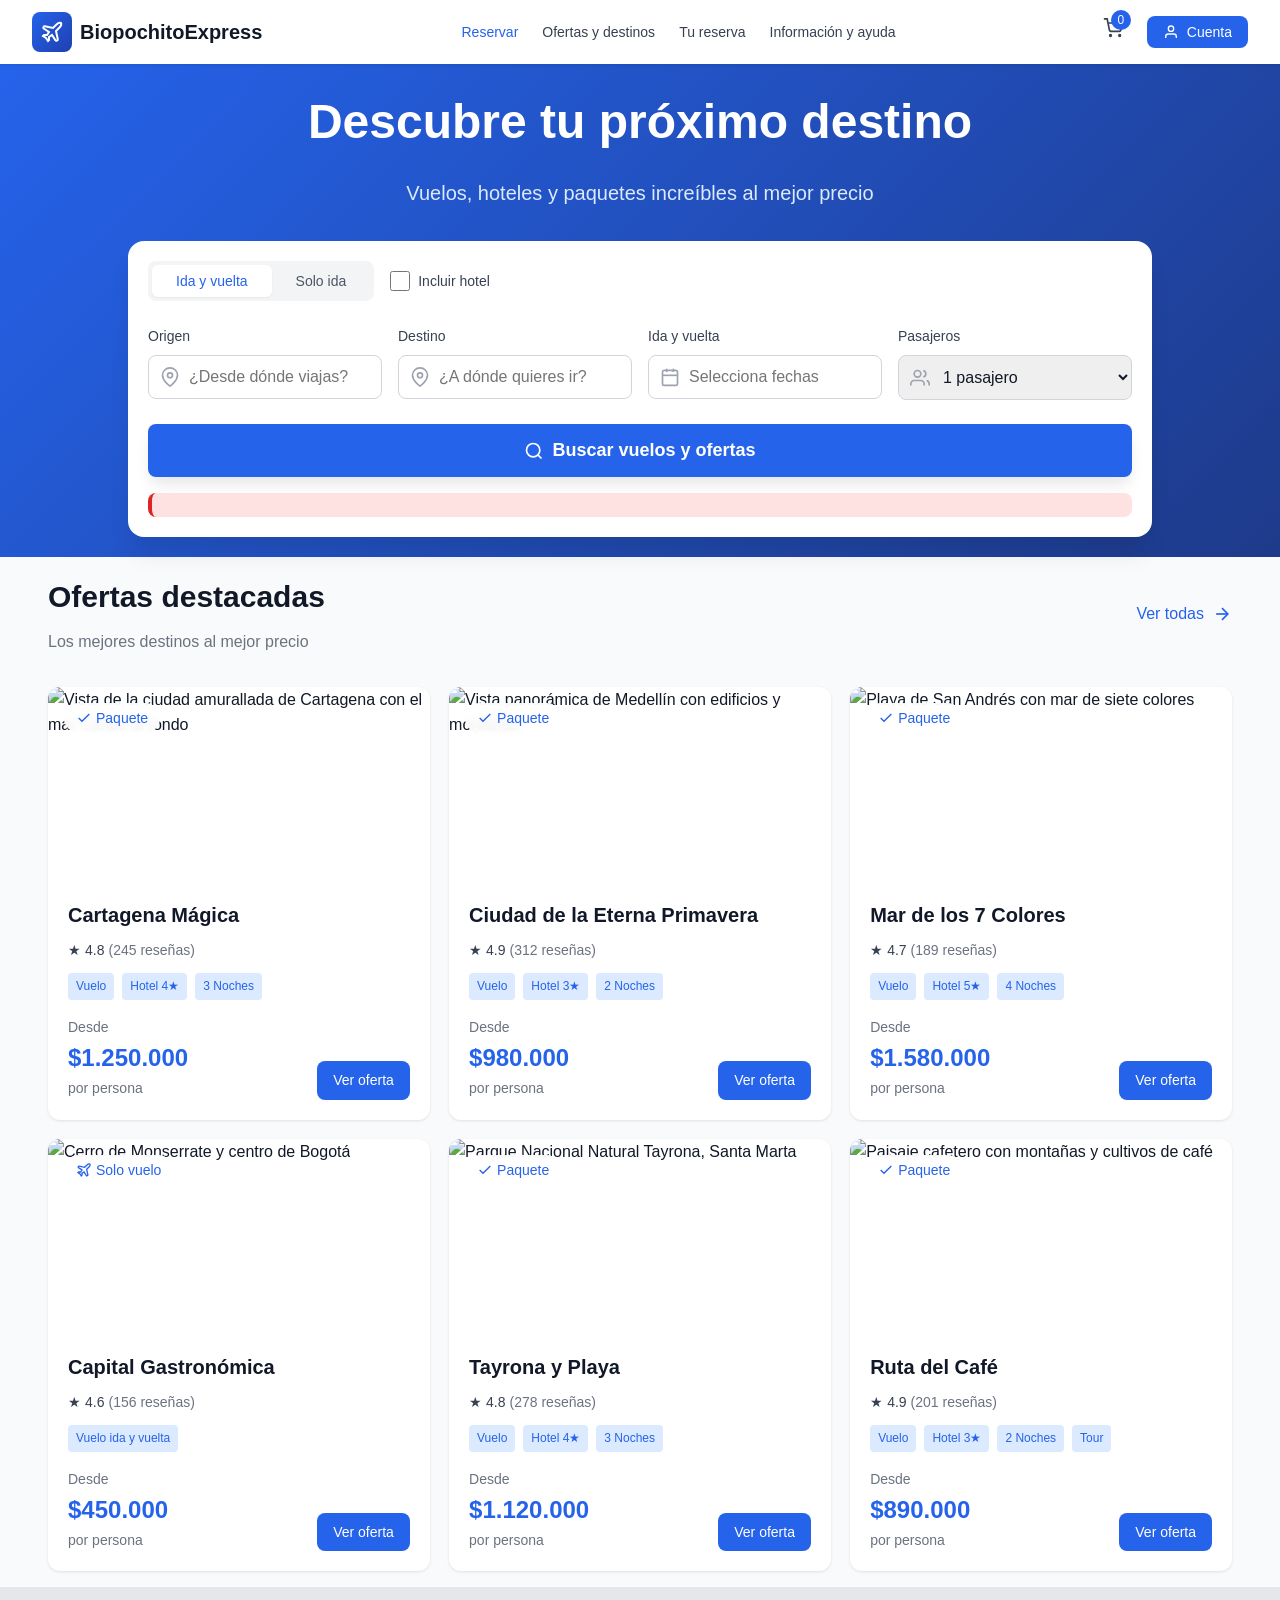
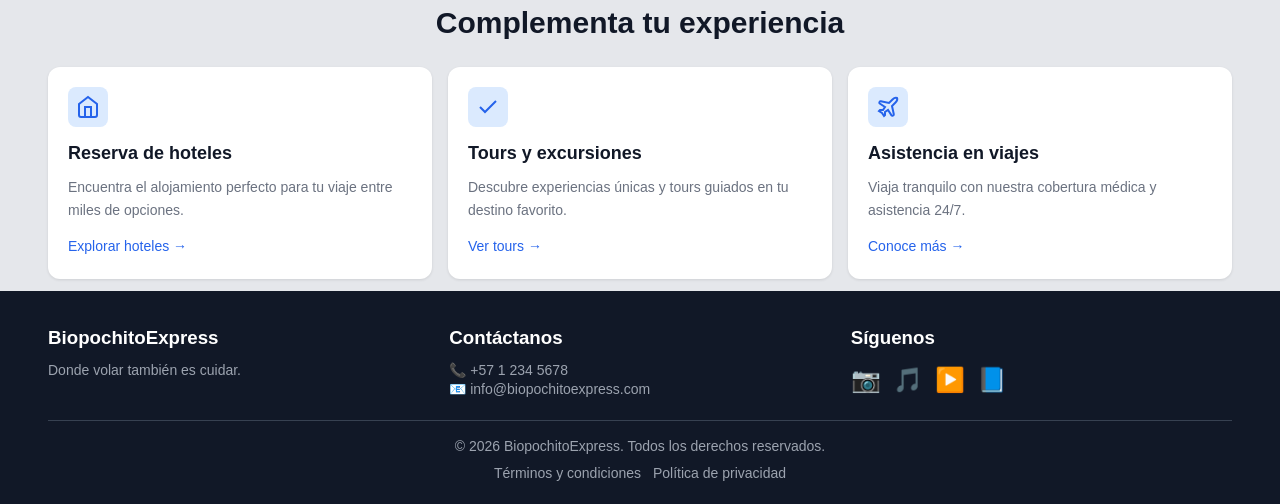
==== commit 63cdb31b: "Implementacion a los HTML WCAG" ====
--- a/index.html
+++ b/index.html
@@ -11,9 +11,9 @@
   <!-- Header -->
   <header class="header">
     <div class="container header-content">
-      <a href="index.html" class="logo">
+      <a href="index.html" class="logo" aria-label="BiopochitoExpress - Inicio">
         <div class="logo-icon">
-          <svg width="24" height="24" viewBox="0 0 24 24" fill="none" stroke="currentColor" stroke-width="2">
+          <svg width="24" height="24" viewBox="0 0 24 24" fill="none" stroke="currentColor" stroke-width="2" aria-hidden="true">
             <path d="M17.8 19.2 16 11l3.5-3.5C21 6 21.5 4 21 3c-1-.5-3 0-4.5 1.5L13 8 4.8 6.2c-.5-.1-.9.1-1.1.5l-.3.5c-.2.5-.1 1 .3 1.3L9 12l-2 3H4l-1 1 3 2 2 3 1-1v-3l3-2 3.5 5.3c.3.4.8.5 1.3.3l.5-.2c.4-.3.6-.7.5-1.2z" />
           </svg>
         </div>
@@ -21,8 +21,8 @@
       </a>
 
       <!-- Desktop Navigation -->
-      <nav class="nav-desktop">
-        <a href="index.html" class="nav-link active">Reservar</a>
+      <nav class="nav-desktop" aria-label="Menú principal">
+        <a href="index.html" class="nav-link active" aria-current="page">Reservar</a>
         <a href="src/views/client/results.html" class="nav-link">Ofertas y destinos</a>
         <a href="src/views/client/my-reservation.html" class="nav-link">Tu reserva</a>
         <a href="src/views/client/help.html" class="nav-link">Información y ayuda</a>
@@ -30,23 +30,23 @@
 
       <!-- Right Icons -->
       <div class="header-actions">
-        <a href="src/views/client/cart.html" class="cart-btn">
-          <svg width="20" height="20" viewBox="0 0 24 24" fill="none" stroke="currentColor" stroke-width="2">
+        <a href="src/views/client/cart.html" class="cart-btn" aria-label="Carrito de compras">
+          <svg width="20" height="20" viewBox="0 0 24 24" fill="none" stroke="currentColor" stroke-width="2" aria-hidden="true">
             <circle cx="9" cy="21" r="1" />
             <circle cx="20" cy="21" r="1" />
             <path d="M1 1h4l2.68 13.39a2 2 0 0 0 2 1.61h9.72a2 2 0 0 0 2-1.61L23 6H6" />
           </svg>
-          <span class="cart-badge">0</span>
+          <span class="cart-badge" aria-label="0 productos">0</span>
         </a>
-        <button class="btn-account">
-          <svg width="16" height="16" viewBox="0 0 24 24" fill="none" stroke="currentColor" stroke-width="2">
+        <button class="btn-account" aria-label="Mi cuenta">
+          <svg width="16" height="16" viewBox="0 0 24 24" fill="none" stroke="currentColor" stroke-width="2" aria-hidden="true">
             <path d="M20 21v-2a4 4 0 0 0-4-4H8a4 4 0 0 0-4 4v2" />
             <circle cx="12" cy="7" r="4" />
           </svg>
           <span>Cuenta</span>
         </button>
-        <button class="menu-toggle" onclick="toggleMobileMenu()">
-          <svg width="24" height="24" viewBox="0 0 24 24" fill="none" stroke="currentColor" stroke-width="2">
+        <button class="menu-toggle" onclick="toggleMobileMenu()" aria-label="Menú móvil" aria-expanded="false">
+          <svg width="24" height="24" viewBox="0 0 24 24" fill="none" stroke="currentColor" stroke-width="2" aria-hidden="true">
             <line x1="3" y1="12" x2="21" y2="12" />
             <line x1="3" y1="6" x2="21" y2="6" />
             <line x1="3" y1="18" x2="21" y2="18" />
@@ -56,409 +56,408 @@
     </div>
 
     <!-- Mobile Menu -->
-    <nav class="nav-mobile" id="mobileMenu">
-      <a href="index.html" class="nav-mobile-link active">Reservar</a>
+    <nav class="nav-mobile" id="mobileMenu" aria-label="Menú móvil">
+      <a href="index.html" class="nav-mobile-link active" aria-current="page">Reservar</a>
       <a href="src/views/client/results.html" class="nav-mobile-link">Ofertas y destinos</a>
       <a href="src/views/client/my-reservation.html" class="nav-mobile-link">Tu reserva</a>
       <a href="src/views/client/help.html" class="nav-mobile-link">Información y ayuda</a>
-      <button class="btn-account mobile">
-        <svg width="16" height="16" viewBox="0 0 24 24" fill="none" stroke="currentColor" stroke-width="2">
-          <path d="M20 21v-2a4 4 0 0 0-4-4H8a4 4 0 0 0-4 4v2" />
-          <circle cx="12" cy="7" r="4" />
-        </svg>
-        <span>Mi Cuenta</span>
-      </button>
+      <button class="btn-account mobile">Mi Cuenta</button>
     </nav>
   </header>
 
-  <!-- Hero Section -->
-  <section class="hero">
-    <div class="container hero-content">
-      <div class="hero-text">
-        <h1>Descubre tu próximo destino</h1>
-        <p>Vuelos, hoteles y paquetes increíbles al mejor precio</p>
-      </div>
-
-      <!-- Search Form -->
-      <div class="search-form-card">
-        <form class="search-form">
-          <!-- Trip Type Toggle -->
-          <div class="form-header">
-            <div class="trip-toggle" role="tablist" aria-label="Tipo de viaje">
-              <button type="button" class="toggle-btn active" data-trip-type="roundtrip">Ida y vuelta</button>
-              <button type="button" class="toggle-btn" data-trip-type="oneway">Solo ida</button>
-            </div>
-            <label class="checkbox-label">
-              <input type="checkbox">
-              <span>Incluir hotel</span>
-            </label>
-          </div>
-
-          <!-- Search Fields -->
-          <div class="search-fields">
-            <div class="form-field">
-              <label>Origen</label>
-              <div class="input-with-icon">
-                <svg width="20" height="20" viewBox="0 0 24 24" fill="none" stroke="currentColor" stroke-width="2">
-                  <path d="M21 10c0 7-9 13-9 13s-9-6-9-13a9 9 0 0 1 18 0z" />
-                  <circle cx="12" cy="10" r="3" />
-                </svg>
-                <input type="text" placeholder="¿Desde dónde viajas?">
-              </div>
-            </div>
-
-            <div class="form-field">
-              <label>Destino</label>
-              <div class="input-with-icon">
-                <svg width="20" height="20" viewBox="0 0 24 24" fill="none" stroke="currentColor" stroke-width="2">
-                  <path d="M21 10c0 7-9 13-9 13s-9-6-9-13a9 9 0 0 1 18 0z" />
-                  <circle cx="12" cy="10" r="3" />
-                </svg>
-                <input type="text" placeholder="¿A dónde quieres ir?">
-              </div>
-            </div>
-
-            <div class="form-field form-field-dates">
-              <label id="tripDateLabel" for="fechas">Ida y vuelta</label>
-              <div class="date-picker" id="datePicker">
+  <!-- Main content -->
+  <main id="main-content">
+    <!-- Hero Section -->
+    <section class="hero">
+      <div class="container hero-content">
+        <div class="hero-text">
+          <h1>Descubre tu próximo destino</h1>
+          <p>Vuelos, hoteles y paquetes increíbles al mejor precio</p>
+        </div>
+
+        <!-- Search Form -->
+        <div class="search-form-card">
+          <form class="search-form" id="searchForm" novalidate>
+            <!-- Trip Type Toggle -->
+            <div class="form-header">
+              <div class="trip-toggle" role="tablist" aria-label="Tipo de viaje">
+                <button type="button" class="toggle-btn active" data-trip-type="roundtrip" role="tab" aria-selected="true" id="tab-roundtrip">Ida y vuelta</button>
+                <button type="button" class="toggle-btn" data-trip-type="oneway" role="tab" aria-selected="false" id="tab-oneway">Solo ida</button>
+              </div>
+              <label class="checkbox-label">
+                <input type="checkbox" id="includeHotel">
+                <span>Incluir hotel</span>
+              </label>
+            </div>
+
+            <!-- Search Fields -->
+            <div class="search-fields">
+              <div class="form-field">
+                <label for="origin">Origen</label>
                 <div class="input-with-icon">
-                  <svg width="20" height="20" viewBox="0 0 24 24" fill="none" stroke="currentColor" stroke-width="2">
-                    <rect x="3" y="4" width="18" height="18" rx="2" ry="2" />
-                    <line x1="16" y1="2" x2="16" y2="6" />
-                    <line x1="8" y1="2" x2="8" y2="6" />
-                    <line x1="3" y1="10" x2="21" y2="10" />
+                  <svg width="20" height="20" viewBox="0 0 24 24" fill="none" stroke="currentColor" stroke-width="2" aria-hidden="true">
+                    <path d="M21 10c0 7-9 13-9 13s-9-6-9-13a9 9 0 0 1 18 0z" />
+                    <circle cx="12" cy="10" r="3" />
                   </svg>
-                  <input type="text" id="fechas" placeholder="Selecciona fechas" readonly autocomplete="off" aria-haspopup="dialog" aria-expanded="false">
-                </div>
-                <div class="date-picker-panel" id="datePickerPanel" hidden>
-                  <div class="date-picker-header">
-                    <div>
-                      <p class="date-picker-kicker">Calendario</p>
-                      <h3 id="datePickerTitle">Ida y vuelta</h3>
-                      <p class="date-picker-helper" id="datePickerHelper">Selecciona la fecha de salida y luego una fecha de regreso posterior.</p>
+                  <input type="text" id="origin" name="origin" placeholder="¿Desde dónde viajas?" aria-required="true">
+                </div>
+              </div>
+
+              <div class="form-field">
+                <label for="destination">Destino</label>
+                <div class="input-with-icon">
+                  <svg width="20" height="20" viewBox="0 0 24 24" fill="none" stroke="currentColor" stroke-width="2" aria-hidden="true">
+                    <path d="M21 10c0 7-9 13-9 13s-9-6-9-13a9 9 0 0 1 18 0z" />
+                    <circle cx="12" cy="10" r="3" />
+                  </svg>
+                  <input type="text" id="destination" name="destination" placeholder="¿A dónde quieres ir?" aria-required="true">
+                </div>
+              </div>
+
+              <div class="form-field form-field-dates">
+                <label id="tripDateLabel" for="fechas">Ida y vuelta</label>
+                <div class="date-picker" id="datePicker">
+                  <div class="input-with-icon">
+                    <svg width="20" height="20" viewBox="0 0 24 24" fill="none" stroke="currentColor" stroke-width="2" aria-hidden="true">
+                      <rect x="3" y="4" width="18" height="18" rx="2" ry="2" />
+                      <line x1="16" y1="2" x2="16" y2="6" />
+                      <line x1="8" y1="2" x2="8" y2="6" />
+                      <line x1="3" y1="10" x2="21" y2="10" />
+                    </svg>
+                    <input type="text" id="fechas" name="fechas" placeholder="Selecciona fechas" readonly autocomplete="off" aria-haspopup="dialog" aria-expanded="false" aria-required="true">
+                  </div>
+                  <div class="date-picker-panel" id="datePickerPanel" role="dialog" aria-modal="true" aria-labelledby="datePickerTitle" hidden>
+                    <div class="date-picker-header">
+                      <div>
+                        <p class="date-picker-kicker">Calendario</p>
+                        <h3 id="datePickerTitle">Ida y vuelta</h3>
+                        <p class="date-picker-helper" id="datePickerHelper">Selecciona la fecha de salida y luego una fecha de regreso posterior.</p>
+                      </div>
+                      <button type="button" class="date-picker-close" id="datePickerClose" aria-label="Cerrar calendario">&times;</button>
                     </div>
-                    <button type="button" class="date-picker-close" id="datePickerClose" aria-label="Cerrar calendario">&times;</button>
+
+                    <div class="date-selection-summary">
+                      <button type="button" class="date-summary-card active" id="departureSummary" data-selection-target="departure" aria-label="Seleccionar fecha de salida">
+                        <span class="date-summary-label">Salida</span>
+                        <strong class="date-summary-value" id="departureSummaryValue">Selecciona fecha</strong>
+                      </button>
+                      <button type="button" class="date-summary-card" id="returnSummary" data-selection-target="return" aria-label="Seleccionar fecha de regreso">
+                        <span class="date-summary-label">Regreso</span>
+                        <strong class="date-summary-value" id="returnSummaryValue">Selecciona fecha</strong>
+                      </button>
+                    </div>
+
+                    <div class="calendar-controls">
+                      <button type="button" class="calendar-nav-btn" id="calendarPrev" aria-label="Mes anterior">&lsaquo;</button>
+                      <span class="calendar-controls-title">Elige tus fechas</span>
+                      <button type="button" class="calendar-nav-btn" id="calendarNext" aria-label="Mes siguiente">&rsaquo;</button>
+                    </div>
+
+                    <div class="calendar-months" id="calendarMonths"></div>
                   </div>
-
-                  <div class="date-selection-summary">
-                    <button type="button" class="date-summary-card active" id="departureSummary" data-selection-target="departure">
-                      <span class="date-summary-label">Salida</span>
-                      <strong class="date-summary-value" id="departureSummaryValue">Selecciona fecha</strong>
-                    </button>
-                    <button type="button" class="date-summary-card" id="returnSummary" data-selection-target="return">
-                      <span class="date-summary-label">Regreso</span>
-                      <strong class="date-summary-value" id="returnSummaryValue">Selecciona fecha</strong>
-                    </button>
-                  </div>
-
-                  <div class="calendar-controls">
-                    <button type="button" class="calendar-nav-btn" id="calendarPrev" aria-label="Mes anterior">&lsaquo;</button>
-                    <span class="calendar-controls-title">Elige tus fechas</span>
-                    <button type="button" class="calendar-nav-btn" id="calendarNext" aria-label="Mes siguiente">&rsaquo;</button>
-                  </div>
-
-                  <div class="calendar-months" id="calendarMonths"></div>
-                </div>
-              </div>
-            </div>
-
-            <div class="form-field">
-              <label>Pasajeros</label>
-              <div class="input-with-icon">
-                <svg width="20" height="20" viewBox="0 0 24 24" fill="none" stroke="currentColor" stroke-width="2">
-                  <path d="M17 21v-2a4 4 0 0 0-4-4H5a4 4 0 0 0-4 4v2" />
-                  <circle cx="9" cy="7" r="4" />
-                  <path d="M23 21v-2a4 4 0 0 0-3-3.87" />
-                  <path d="M16 3.13a4 4 0 0 1 0 7.75" />
-                </svg>
-                <select>
-                  <option>1 pasajero</option>
-                  <option>2 pasajeros</option>
-                  <option>3 pasajeros</option>
-                  <option>4 pasajeros</option>
-                  <option>5+ pasajeros</option>
-                </select>
-              </div>
-            </div>
-          </div>
-
-          <!-- Search Button -->
-          <button type="submit" class="btn-search">
-            <svg width="20" height="20" viewBox="0 0 24 24" fill="none" stroke="currentColor" stroke-width="2">
-              <circle cx="11" cy="11" r="8" />
-              <path d="m21 21-4.35-4.35" />
+                </div>
+              </div>
+
+              <div class="form-field">
+                <label for="passengers">Pasajeros</label>
+                <div class="input-with-icon">
+                  <svg width="20" height="20" viewBox="0 0 24 24" fill="none" stroke="currentColor" stroke-width="2" aria-hidden="true">
+                    <path d="M17 21v-2a4 4 0 0 0-4-4H5a4 4 0 0 0-4 4v2" />
+                    <circle cx="9" cy="7" r="4" />
+                    <path d="M23 21v-2a4 4 0 0 0-3-3.87" />
+                    <path d="M16 3.13a4 4 0 0 1 0 7.75" />
+                  </svg>
+                  <select id="passengers" name="passengers">
+                    <option value="1">1 pasajero</option>
+                    <option value="2">2 pasajeros</option>
+                    <option value="3">3 pasajeros</option>
+                    <option value="4">4 pasajeros</option>
+                    <option value="5">5+ pasajeros</option>
+                  </select>
+                </div>
+              </div>
+            </div>
+
+            <!-- Search Button -->
+            <button type="submit" class="btn-search" aria-label="Buscar vuelos y ofertas">
+              <svg width="20" height="20" viewBox="0 0 24 24" fill="none" stroke="currentColor" stroke-width="2" aria-hidden="true">
+                <circle cx="11" cy="11" r="8" />
+                <path d="m21 21-4.35-4.35" />
+              </svg>
+              Buscar vuelos y ofertas
+            </button>
+
+            <!-- Contenedor de errores accesible -->
+            <div id="form-errors" class="error-messages" aria-live="polite" role="alert"></div>
+          </form>
+        </div>
+      </div>
+    </section>
+
+    <!-- Featured Offers -->
+    <section class="offers">
+      <div class="container">
+        <div class="section-header">
+          <div>
+            <h2>Ofertas destacadas</h2>
+            <p class="subtitle">Los mejores destinos al mejor precio</p>
+          </div>
+          <a href="src/views/client/results.html" class="btn-link">
+            Ver todas
+            <svg width="20" height="20" viewBox="0 0 24 24" fill="none" stroke="currentColor" stroke-width="2" aria-hidden="true">
+              <line x1="5" y1="12" x2="19" y2="12" />
+              <polyline points="12 5 19 12 12 19" />
             </svg>
-            Buscar vuelos y ofertas
-          </button>
-        </form>
-      </div>
-    </div>
-  </section>
-
-  <!-- Featured Offers -->
-  <section class="offers">
-    <div class="container">
-      <div class="section-header">
-        <div>
-          <h2>Ofertas destacadas</h2>
-          <p class="subtitle">Los mejores destinos al mejor precio</p>
-        </div>
-        <a href="src/views/client/results.html" class="btn-link">
-          Ver todas
-          <svg width="20" height="20" viewBox="0 0 24 24" fill="none" stroke="currentColor" stroke-width="2">
-            <line x1="5" y1="12" x2="19" y2="12" />
-            <polyline points="12 5 19 12 12 19" />
-          </svg>
-        </a>
-      </div>
-
-      <!-- Offers Grid -->
-      <div class="offers-grid">
-        <!-- Offer Card 1 -->
-        <div class="offer-card">
-          <div class="offer-image">
-            <img src="https://images.unsplash.com/photo-1690571100303-cb86f92b9b01?w=400" alt="Cartagena">
-            <div class="offer-badge">
-              <svg width="16" height="16" viewBox="0 0 24 24" fill="none" stroke="currentColor" stroke-width="2">
+          </a>
+        </div>
+
+        <div class="offers-grid">
+          <!-- Offer Card 1 -->
+          <div class="offer-card">
+            <div class="offer-image">
+              <img src="https://images.unsplash.com/photo-1690571100303-cb86f92b9b01?w=400" alt="Vista de la ciudad amurallada de Cartagena con el mar Caribe al fondo">
+              <div class="offer-badge">
+                <svg width="16" height="16" viewBox="0 0 24 24" fill="none" stroke="currentColor" stroke-width="2" aria-hidden="true">
+                  <polyline points="20 6 9 17 4 12" />
+                </svg>
+                Paquete
+              </div>
+            </div>
+            <div class="offer-content">
+              <h3>Cartagena Mágica</h3>
+              <div class="rating">
+                <span class="star" aria-hidden="true">★</span>
+                <span>4.8</span>
+                <span class="reviews">(245 reseñas)</span>
+              </div>
+              <div class="tags">
+                <span class="tag">Vuelo</span>
+                <span class="tag">Hotel 4★</span>
+                <span class="tag">3 Noches</span>
+              </div>
+              <div class="offer-footer">
+                <div class="price">
+                  <span class="price-label">Desde</span>
+                  <span class="price-value">$1.250.000</span>
+                  <span class="price-label">por persona</span>
+                </div>
+                <a href="src/views/client/offer-detail.html" class="btn-primary" aria-label="Ver oferta de Cartagena Mágica">Ver oferta</a>
+              </div>
+            </div>
+          </div>
+
+          <!-- Offer Card 2 -->
+          <div class="offer-card">
+            <div class="offer-image">
+              <img src="https://images.unsplash.com/photo-1770955114269-464cba027fba?w=400" alt="Vista panorámica de Medellín con edificios y montañas">
+              <div class="offer-badge">
+                <svg width="16" height="16" viewBox="0 0 24 24" fill="none" stroke="currentColor" stroke-width="2" aria-hidden="true">
+                  <polyline points="20 6 9 17 4 12" />
+                </svg>
+                Paquete
+              </div>
+            </div>
+            <div class="offer-content">
+              <h3>Ciudad de la Eterna Primavera</h3>
+              <div class="rating">
+                <span class="star" aria-hidden="true">★</span>
+                <span>4.9</span>
+                <span class="reviews">(312 reseñas)</span>
+              </div>
+              <div class="tags">
+                <span class="tag">Vuelo</span>
+                <span class="tag">Hotel 3★</span>
+                <span class="tag">2 Noches</span>
+              </div>
+              <div class="offer-footer">
+                <div class="price">
+                  <span class="price-label">Desde</span>
+                  <span class="price-value">$980.000</span>
+                  <span class="price-label">por persona</span>
+                </div>
+                <a href="src/views/client/offer-detail.html" class="btn-primary" aria-label="Ver oferta de Medellín">Ver oferta</a>
+              </div>
+            </div>
+          </div>
+
+          <!-- Offer Card 3 -->
+          <div class="offer-card">
+            <div class="offer-image">
+              <img src="https://images.unsplash.com/photo-1642840067750-783acb36632b?w=400" alt="Playa de San Andrés con mar de siete colores">
+              <div class="offer-badge">
+                <svg width="16" height="16" viewBox="0 0 24 24" fill="none" stroke="currentColor" stroke-width="2" aria-hidden="true">
+                  <polyline points="20 6 9 17 4 12" />
+                </svg>
+                Paquete
+              </div>
+            </div>
+            <div class="offer-content">
+              <h3>Mar de los 7 Colores</h3>
+              <div class="rating">
+                <span class="star" aria-hidden="true">★</span>
+                <span>4.7</span>
+                <span class="reviews">(189 reseñas)</span>
+              </div>
+              <div class="tags">
+                <span class="tag">Vuelo</span>
+                <span class="tag">Hotel 5★</span>
+                <span class="tag">4 Noches</span>
+              </div>
+              <div class="offer-footer">
+                <div class="price">
+                  <span class="price-label">Desde</span>
+                  <span class="price-value">$1.580.000</span>
+                  <span class="price-label">por persona</span>
+                </div>
+                <a href="src/views/client/offer-detail.html" class="btn-primary" aria-label="Ver oferta de San Andrés">Ver oferta</a>
+              </div>
+            </div>
+          </div>
+
+          <!-- Offer Card 4 -->
+          <div class="offer-card">
+            <div class="offer-image">
+              <img src="https://images.unsplash.com/photo-1536334906170-ffa95819c4d4?w=400" alt="Cerro de Monserrate y centro de Bogotá">
+              <div class="offer-badge">
+                <svg width="16" height="16" viewBox="0 0 24 24" fill="none" stroke="currentColor" stroke-width="2" aria-hidden="true">
+                  <path d="M17.8 19.2 16 11l3.5-3.5C21 6 21.5 4 21 3c-1-.5-3 0-4.5 1.5L13 8 4.8 6.2c-.5-.1-.9.1-1.1.5l-.3.5c-.2.5-.1 1 .3 1.3L9 12l-2 3H4l-1 1 3 2 2 3 1-1v-3l3-2 3.5 5.3c.3.4.8.5 1.3.3l.5-.2c.4-.3.6-.7.5-1.2z" />
+                </svg>
+                Solo vuelo
+              </div>
+            </div>
+            <div class="offer-content">
+              <h3>Capital Gastronómica</h3>
+              <div class="rating">
+                <span class="star" aria-hidden="true">★</span>
+                <span>4.6</span>
+                <span class="reviews">(156 reseñas)</span>
+              </div>
+              <div class="tags">
+                <span class="tag">Vuelo ida y vuelta</span>
+              </div>
+              <div class="offer-footer">
+                <div class="price">
+                  <span class="price-label">Desde</span>
+                  <span class="price-value">$450.000</span>
+                  <span class="price-label">por persona</span>
+                </div>
+                <a href="src/views/client/offer-detail.html" class="btn-primary" aria-label="Ver oferta de Bogotá">Ver oferta</a>
+              </div>
+            </div>
+          </div>
+
+          <!-- Offer Card 5 -->
+          <div class="offer-card">
+            <div class="offer-image">
+              <img src="https://images.unsplash.com/photo-1710478515670-9661d0b1eaea?w=400" alt="Parque Nacional Natural Tayrona, Santa Marta">
+              <div class="offer-badge">
+                <svg width="16" height="16" viewBox="0 0 24 24" fill="none" stroke="currentColor" stroke-width="2" aria-hidden="true">
+                  <polyline points="20 6 9 17 4 12" />
+                </svg>
+                Paquete
+              </div>
+            </div>
+            <div class="offer-content">
+              <h3>Tayrona y Playa</h3>
+              <div class="rating">
+                <span class="star" aria-hidden="true">★</span>
+                <span>4.8</span>
+                <span class="reviews">(278 reseñas)</span>
+              </div>
+              <div class="tags">
+                <span class="tag">Vuelo</span>
+                <span class="tag">Hotel 4★</span>
+                <span class="tag">3 Noches</span>
+              </div>
+              <div class="offer-footer">
+                <div class="price">
+                  <span class="price-label">Desde</span>
+                  <span class="price-value">$1.120.000</span>
+                  <span class="price-label">por persona</span>
+                </div>
+                <a href="src/views/client/offer-detail.html" class="btn-primary" aria-label="Ver oferta de Santa Marta">Ver oferta</a>
+              </div>
+            </div>
+          </div>
+
+          <!-- Offer Card 6 -->
+          <div class="offer-card">
+            <div class="offer-image">
+              <img src="https://images.unsplash.com/photo-1493925410384-84f842e616fb?w=400" alt="Paisaje cafetero con montañas y cultivos de café">
+              <div class="offer-badge">
+                <svg width="16" height="16" viewBox="0 0 24 24" fill="none" stroke="currentColor" stroke-width="2" aria-hidden="true">
+                  <polyline points="20 6 9 17 4 12" />
+                </svg>
+                Paquete
+              </div>
+            </div>
+            <div class="offer-content">
+              <h3>Ruta del Café</h3>
+              <div class="rating">
+                <span class="star" aria-hidden="true">★</span>
+                <span>4.9</span>
+                <span class="reviews">(201 reseñas)</span>
+              </div>
+              <div class="tags">
+                <span class="tag">Vuelo</span>
+                <span class="tag">Hotel 3★</span>
+                <span class="tag">2 Noches</span>
+                <span class="tag">Tour</span>
+              </div>
+              <div class="offer-footer">
+                <div class="price">
+                  <span class="price-label">Desde</span>
+                  <span class="price-value">$890.000</span>
+                  <span class="price-label">por persona</span>
+                </div>
+                <a href="src/views/client/offer-detail.html" class="btn-primary" aria-label="Ver oferta del Eje Cafetero">Ver oferta</a>
+              </div>
+            </div>
+          </div>
+        </div>
+      </div>
+    </section>
+
+    <!-- Complementary Services -->
+    <section class="services">
+      <div class="container">
+        <h2 class="text-center">Complementa tu experiencia</h2>
+        <div class="services-grid">
+          <div class="service-card">
+            <div class="service-icon">
+              <svg width="24" height="24" viewBox="0 0 24 24" fill="none" stroke="currentColor" stroke-width="2" aria-hidden="true">
+                <path d="M3 9l9-7 9 7v11a2 2 0 0 1-2 2H5a2 2 0 0 1-2-2z" />
+                <polyline points="9 22 9 12 15 12 15 22" />
+              </svg>
+            </div>
+            <h3>Reserva de hoteles</h3>
+            <p>Encuentra el alojamiento perfecto para tu viaje entre miles de opciones.</p>
+            <a href="#" class="service-link">Explorar hoteles →</a>
+          </div>
+          <div class="service-card">
+            <div class="service-icon">
+              <svg width="24" height="24" viewBox="0 0 24 24" fill="none" stroke="currentColor" stroke-width="2" aria-hidden="true">
                 <polyline points="20 6 9 17 4 12" />
               </svg>
-              Paquete
-            </div>
-          </div>
-          <div class="offer-content">
-            <h3>Cartagena Mágica</h3>
-            <div class="rating">
-              <span class="star">★</span>
-              <span>4.8</span>
-              <span class="reviews">(245 reseñas)</span>
-            </div>
-            <div class="tags">
-              <span class="tag">Vuelo</span>
-              <span class="tag">Hotel 4★</span>
-              <span class="tag">3 Noches</span>
-            </div>
-            <div class="offer-footer">
-              <div class="price">
-                <span class="price-label">Desde</span>
-                <span class="price-value">$1.250.000</span>
-                <span class="price-label">por persona</span>
-              </div>
-              <a href="src/views/client/offer-detail.html" class="btn-primary">Ver oferta</a>
-            </div>
-          </div>
-        </div>
-
-        <!-- Offer Card 2 -->
-        <div class="offer-card">
-          <div class="offer-image">
-            <img src="https://images.unsplash.com/photo-1770955114269-464cba027fba?w=400" alt="Medellín">
-            <div class="offer-badge">
-              <svg width="16" height="16" viewBox="0 0 24 24" fill="none" stroke="currentColor" stroke-width="2">
-                <polyline points="20 6 9 17 4 12" />
-              </svg>
-              Paquete
-            </div>
-          </div>
-          <div class="offer-content">
-            <h3>Ciudad de la Eterna Primavera</h3>
-            <div class="rating">
-              <span class="star">★</span>
-              <span>4.9</span>
-              <span class="reviews">(312 reseñas)</span>
-            </div>
-            <div class="tags">
-              <span class="tag">Vuelo</span>
-              <span class="tag">Hotel 3★</span>
-              <span class="tag">2 Noches</span>
-            </div>
-            <div class="offer-footer">
-              <div class="price">
-                <span class="price-label">Desde</span>
-                <span class="price-value">$980.000</span>
-                <span class="price-label">por persona</span>
-              </div>
-              <a href="src/views/client/offer-detail.html" class="btn-primary">Ver oferta</a>
-            </div>
-          </div>
-        </div>
-
-        <!-- Offer Card 3 -->
-        <div class="offer-card">
-          <div class="offer-image">
-            <img src="https://images.unsplash.com/photo-1642840067750-783acb36632b?w=400" alt="San Andrés">
-            <div class="offer-badge">
-              <svg width="16" height="16" viewBox="0 0 24 24" fill="none" stroke="currentColor" stroke-width="2">
-                <polyline points="20 6 9 17 4 12" />
-              </svg>
-              Paquete
-            </div>
-          </div>
-          <div class="offer-content">
-            <h3>Mar de los 7 Colores</h3>
-            <div class="rating">
-              <span class="star">★</span>
-              <span>4.7</span>
-              <span class="reviews">(189 reseñas)</span>
-            </div>
-            <div class="tags">
-              <span class="tag">Vuelo</span>
-              <span class="tag">Hotel 5★</span>
-              <span class="tag">4 Noches</span>
-            </div>
-            <div class="offer-footer">
-              <div class="price">
-                <span class="price-label">Desde</span>
-                <span class="price-value">$1.580.000</span>
-                <span class="price-label">por persona</span>
-              </div>
-              <a href="src/views/client/offer-detail.html" class="btn-primary">Ver oferta</a>
-            </div>
-          </div>
-        </div>
-
-        <!-- Offer Card 4 -->
-        <div class="offer-card">
-          <div class="offer-image">
-            <img src="https://images.unsplash.com/photo-1536334906170-ffa95819c4d4?w=400" alt="Bogotá">
-            <div class="offer-badge">
-              <svg width="16" height="16" viewBox="0 0 24 24" fill="none" stroke="currentColor" stroke-width="2">
+            </div>
+            <h3>Tours y excursiones</h3>
+            <p>Descubre experiencias únicas y tours guiados en tu destino favorito.</p>
+            <a href="#" class="service-link">Ver tours →</a>
+          </div>
+          <div class="service-card">
+            <div class="service-icon">
+              <svg width="24" height="24" viewBox="0 0 24 24" fill="none" stroke="currentColor" stroke-width="2" aria-hidden="true">
                 <path d="M17.8 19.2 16 11l3.5-3.5C21 6 21.5 4 21 3c-1-.5-3 0-4.5 1.5L13 8 4.8 6.2c-.5-.1-.9.1-1.1.5l-.3.5c-.2.5-.1 1 .3 1.3L9 12l-2 3H4l-1 1 3 2 2 3 1-1v-3l3-2 3.5 5.3c.3.4.8.5 1.3.3l.5-.2c.4-.3.6-.7.5-1.2z" />
               </svg>
-              Solo vuelo
-            </div>
-          </div>
-          <div class="offer-content">
-            <h3>Capital Gastronómica</h3>
-            <div class="rating">
-              <span class="star">★</span>
-              <span>4.6</span>
-              <span class="reviews">(156 reseñas)</span>
-            </div>
-            <div class="tags">
-              <span class="tag">Vuelo ida y vuelta</span>
-            </div>
-            <div class="offer-footer">
-              <div class="price">
-                <span class="price-label">Desde</span>
-                <span class="price-value">$450.000</span>
-                <span class="price-label">por persona</span>
-              </div>
-              <a href="src/views/client/offer-detail.html" class="btn-primary">Ver oferta</a>
-            </div>
-          </div>
-        </div>
-
-        <!-- Offer Card 5 -->
-        <div class="offer-card">
-          <div class="offer-image">
-            <img src="https://images.unsplash.com/photo-1710478515670-9661d0b1eaea?w=400" alt="Santa Marta">
-            <div class="offer-badge">
-              <svg width="16" height="16" viewBox="0 0 24 24" fill="none" stroke="currentColor" stroke-width="2">
-                <polyline points="20 6 9 17 4 12" />
-              </svg>
-              Paquete
-            </div>
-          </div>
-          <div class="offer-content">
-            <h3>Tayrona y Playa</h3>
-            <div class="rating">
-              <span class="star">★</span>
-              <span>4.8</span>
-              <span class="reviews">(278 reseñas)</span>
-            </div>
-            <div class="tags">
-              <span class="tag">Vuelo</span>
-              <span class="tag">Hotel 4★</span>
-              <span class="tag">3 Noches</span>
-            </div>
-            <div class="offer-footer">
-              <div class="price">
-                <span class="price-label">Desde</span>
-                <span class="price-value">$1.120.000</span>
-                <span class="price-label">por persona</span>
-              </div>
-              <a href="src/views/client/offer-detail.html" class="btn-primary">Ver oferta</a>
-            </div>
-          </div>
-        </div>
-
-        <!-- Offer Card 6 -->
-        <div class="offer-card">
-          <div class="offer-image">
-            <img src="https://images.unsplash.com/photo-1493925410384-84f842e616fb?w=400" alt="Eje Cafetero">
-            <div class="offer-badge">
-              <svg width="16" height="16" viewBox="0 0 24 24" fill="none" stroke="currentColor" stroke-width="2">
-                <polyline points="20 6 9 17 4 12" />
-              </svg>
-              Paquete
-            </div>
-          </div>
-          <div class="offer-content">
-            <h3>Ruta del Café</h3>
-            <div class="rating">
-              <span class="star">★</span>
-              <span>4.9</span>
-              <span class="reviews">(201 reseñas)</span>
-            </div>
-            <div class="tags">
-              <span class="tag">Vuelo</span>
-              <span class="tag">Hotel 3★</span>
-              <span class="tag">2 Noches</span>
-              <span class="tag">Tour</span>
-            </div>
-            <div class="offer-footer">
-              <div class="price">
-                <span class="price-label">Desde</span>
-                <span class="price-value">$890.000</span>
-                <span class="price-label">por persona</span>
-              </div>
-              <a href="src/views/client/offer-detail.html" class="btn-primary">Ver oferta</a>
-            </div>
-          </div>
-        </div>
-      </div>
-    </div>
-  </section>
-
-  <!-- Complementary Services -->
-  <section class="services">
-    <div class="container">
-      <h2 class="text-center">Complementa tu experiencia</h2>
-      <div class="services-grid">
-        <div class="service-card">
-          <div class="service-icon">
-            <svg width="24" height="24" viewBox="0 0 24 24" fill="none" stroke="currentColor" stroke-width="2">
-              <path d="M3 9l9-7 9 7v11a2 2 0 0 1-2 2H5a2 2 0 0 1-2-2z" />
-              <polyline points="9 22 9 12 15 12 15 22" />
-            </svg>
-          </div>
-          <h3>Reserva de hoteles</h3>
-          <p>Encuentra el alojamiento perfecto para tu viaje entre miles de opciones.</p>
-          <a href="#" class="service-link">Explorar hoteles →</a>
-        </div>
-        <div class="service-card">
-          <div class="service-icon">
-            <svg width="24" height="24" viewBox="0 0 24 24" fill="none" stroke="currentColor" stroke-width="2">
-              <polyline points="20 6 9 17 4 12" />
-            </svg>
-          </div>
-          <h3>Tours y excursiones</h3>
-          <p>Descubre experiencias únicas y tours guiados en tu destino favorito.</p>
-          <a href="#" class="service-link">Ver tours →</a>
-        </div>
-        <div class="service-card">
-          <div class="service-icon">
-            <svg width="24" height="24" viewBox="0 0 24 24" fill="none" stroke="currentColor" stroke-width="2">
-              <path d="M17.8 19.2 16 11l3.5-3.5C21 6 21.5 4 21 3c-1-.5-3 0-4.5 1.5L13 8 4.8 6.2c-.5-.1-.9.1-1.1.5l-.3.5c-.2.5-.1 1 .3 1.3L9 12l-2 3H4l-1 1 3 2 2 3 1-1v-3l3-2 3.5 5.3c.3.4.8.5 1.3.3l.5-.2c.4-.3.6-.7.5-1.2z" />
-            </svg>
-          </div>
-          <h3>Asistencia en viajes</h3>
-          <p>Viaja tranquilo con nuestra cobertura médica y asistencia 24/7.</p>
-          <a href="#" class="service-link">Conoce más →</a>
-        </div>
-      </div>
-    </div>
-  </section>
+            </div>
+            <h3>Asistencia en viajes</h3>
+            <p>Viaja tranquilo con nuestra cobertura médica y asistencia 24/7.</p>
+            <a href="#" class="service-link">Conoce más →</a>
+          </div>
+        </div>
+      </div>
+    </section>
+  </main>
 
   <!-- Footer -->
   <footer class="footer">
@@ -466,7 +465,7 @@
       <div class="footer-grid">
         <div>
           <h3>BiopochitoExpress</h3>
-          <p>Donde volar tambien es cuidar.</p>
+          <p>Donde volar también es cuidar.</p>
         </div>
         <div>
           <h3>Contáctanos</h3>
@@ -475,10 +474,10 @@
         <div>
           <h3>Síguenos</h3>
           <div class="social-icons">
-            <a href="#" class="social-icon">📷</a>
-            <a href="#" class="social-icon">🎵</a>
-            <a href="#" class="social-icon">▶️</a>
-            <a href="#" class="social-icon">📘</a>
+            <a href="#" class="social-icon" aria-label="Instagram">📷</a>
+            <a href="#" class="social-icon" aria-label="TikTok">🎵</a>
+            <a href="#" class="social-icon" aria-label="YouTube">▶️</a>
+            <a href="#" class="social-icon" aria-label="Facebook">📘</a>
           </div>
         </div>
       </div>
--- a/src/public/css/styles.css
+++ b/src/public/css/styles.css
@@ -20,6 +20,41 @@
   padding: 0 1rem;
 }
 
+/* ============================================
+   ACCESIBILIDAD: FOCUS VISIBLE
+   ============================================ */
+:focus-visible {
+  outline: 3px solid #2563eb;
+  outline-offset: 2px;
+  border-radius: 4px;
+}
+
+button:focus-visible,
+a:focus-visible,
+input:focus-visible,
+select:focus-visible,
+textarea:focus-visible,
+[role="button"]:focus-visible,
+.seat:focus-visible {
+  outline: 3px solid #2563eb;
+  outline-offset: 2px;
+}
+
+/* Mensajes de error accesibles */
+.error-messages {
+  color: #b91c1c;
+  background-color: #fee2e2;
+  border-left: 4px solid #dc2626;
+  padding: 0.75rem;
+  margin-top: 1rem;
+  border-radius: 0.5rem;
+}
+
+.error-messages p {
+  margin: 0.25rem 0;
+}
+
+/* Resto del CSS original (sin cambios) */
 /* ============================================
    HEADER
    ============================================ */
@@ -504,6 +539,8 @@
   font-size: 0.875rem;
   font-weight: 500;
   transition: background-color 0.2s;
+  border: none;
+  cursor: pointer;
 }
 
 .btn-primary:hover {
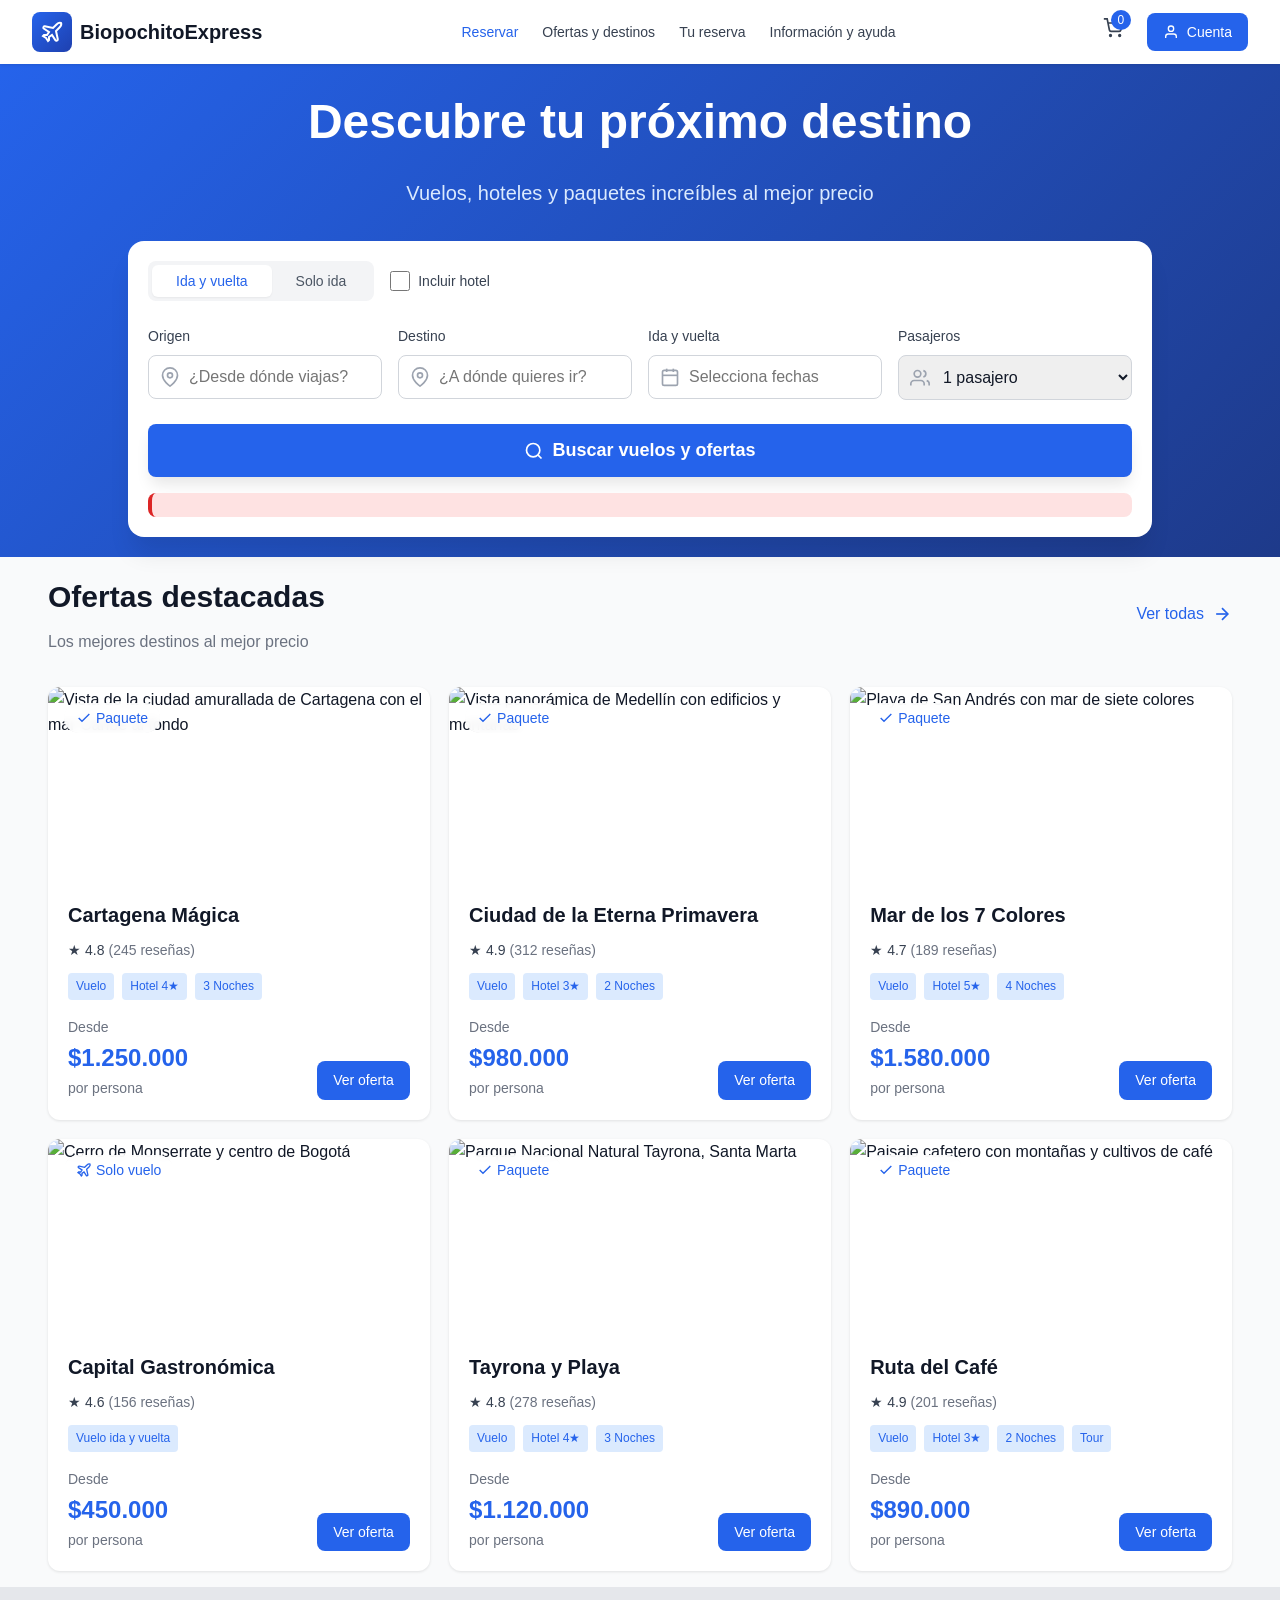
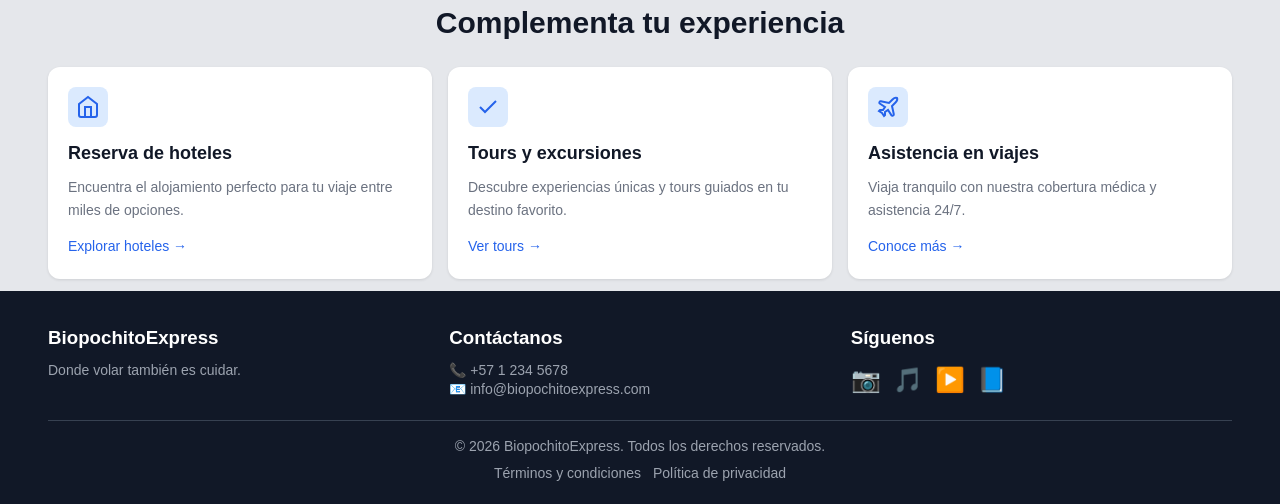
==== commit 2691495e: "Implementacion BD y arreglos menores" ====
--- a/index.html
+++ b/index.html
@@ -38,13 +38,14 @@
           </svg>
           <span class="cart-badge" aria-label="0 productos">0</span>
         </a>
-        <button class="btn-account" aria-label="Mi cuenta">
+        <a href="src/views/client/inicio.html" class="btn-account" id="accountLink" aria-label="Mi cuenta">
           <svg width="16" height="16" viewBox="0 0 24 24" fill="none" stroke="currentColor" stroke-width="2" aria-hidden="true">
             <path d="M20 21v-2a4 4 0 0 0-4-4H8a4 4 0 0 0-4 4v2" />
             <circle cx="12" cy="7" r="4" />
           </svg>
-          <span>Cuenta</span>
-        </button>
+          <span id="accountText">Cuenta</span>
+        </a>
+        <button class="btn-session-logout" id="logoutButton" type="button" hidden>Cerrar sesión</button>
         <button class="menu-toggle" onclick="toggleMobileMenu()" aria-label="Menú móvil" aria-expanded="false">
           <svg width="24" height="24" viewBox="0 0 24 24" fill="none" stroke="currentColor" stroke-width="2" aria-hidden="true">
             <line x1="3" y1="12" x2="21" y2="12" />
@@ -61,7 +62,8 @@
       <a href="src/views/client/results.html" class="nav-mobile-link">Ofertas y destinos</a>
       <a href="src/views/client/my-reservation.html" class="nav-mobile-link">Tu reserva</a>
       <a href="src/views/client/help.html" class="nav-mobile-link">Información y ayuda</a>
-      <button class="btn-account mobile">Mi Cuenta</button>
+      <a href="src/views/client/inicio.html" class="btn-account mobile" id="accountLinkMobile">Mi Cuenta</a>
+      <button class="btn-session-logout mobile" id="logoutButtonMobile" type="button" hidden>Cerrar sesión</button>
     </nav>
   </header>
 
@@ -492,5 +494,6 @@
   </footer>
 
   <script src="src/public/js/script.js"></script>
+  <script src="src/public/js/auth.js"></script>
 </body>
-</html>+</html>
--- a/src/public/css/styles.css
+++ b/src/public/css/styles.css
@@ -52,6 +52,29 @@
 
 .error-messages p {
   margin: 0.25rem 0;
+}
+
+.auth-message {
+  border-radius: 0.5rem;
+  padding: 0.8rem 1rem;
+  font-size: 0.875rem;
+  line-height: 1.45;
+}
+
+.auth-message p {
+  margin: 0.2rem 0;
+}
+
+.auth-message.error {
+  color: #991b1b;
+  background-color: #fee2e2;
+  border-left: 4px solid #dc2626;
+}
+
+.auth-message.success {
+  color: #065f46;
+  background-color: #d1fae5;
+  border-left: 4px solid #059669;
 }
 
 /* Resto del CSS original (sin cambios) */
@@ -157,6 +180,7 @@
   padding: 0.5rem 1rem;
   background-color: #2563eb;
   color: white;
+  text-decoration: none;
   border: none;
   border-radius: 0.5rem;
   font-size: 0.875rem;
@@ -167,6 +191,36 @@
 
 .btn-account:hover {
   background-color: #1d4ed8;
+}
+
+.btn-session-logout {
+  display: none;
+  align-items: center;
+  justify-content: center;
+  padding: 0.5rem 0.85rem;
+  background-color: white;
+  color: #374151;
+  border: 1px solid #d1d5db;
+  border-radius: 0.5rem;
+  font-size: 0.875rem;
+  font-weight: 500;
+  cursor: pointer;
+  transition: background-color 0.2s, border-color 0.2s;
+}
+
+.btn-session-logout:hover {
+  background-color: #f9fafb;
+  border-color: #9ca3af;
+}
+
+.btn-session-logout.mobile {
+  display: flex;
+  width: 100%;
+  margin-top: 0.5rem;
+}
+
+.btn-session-logout[hidden] {
+  display: none !important;
 }
 
 .btn-account.mobile {
@@ -728,6 +782,14 @@
   }
 
   .btn-account.mobile {
+    display: none;
+  }
+
+  .btn-session-logout {
+    display: flex;
+  }
+
+  .btn-session-logout.mobile {
     display: none;
   }
 
@@ -1009,4 +1071,4 @@
   .date-selection-summary {
     grid-template-columns: 1fr;
   }
-}+}
